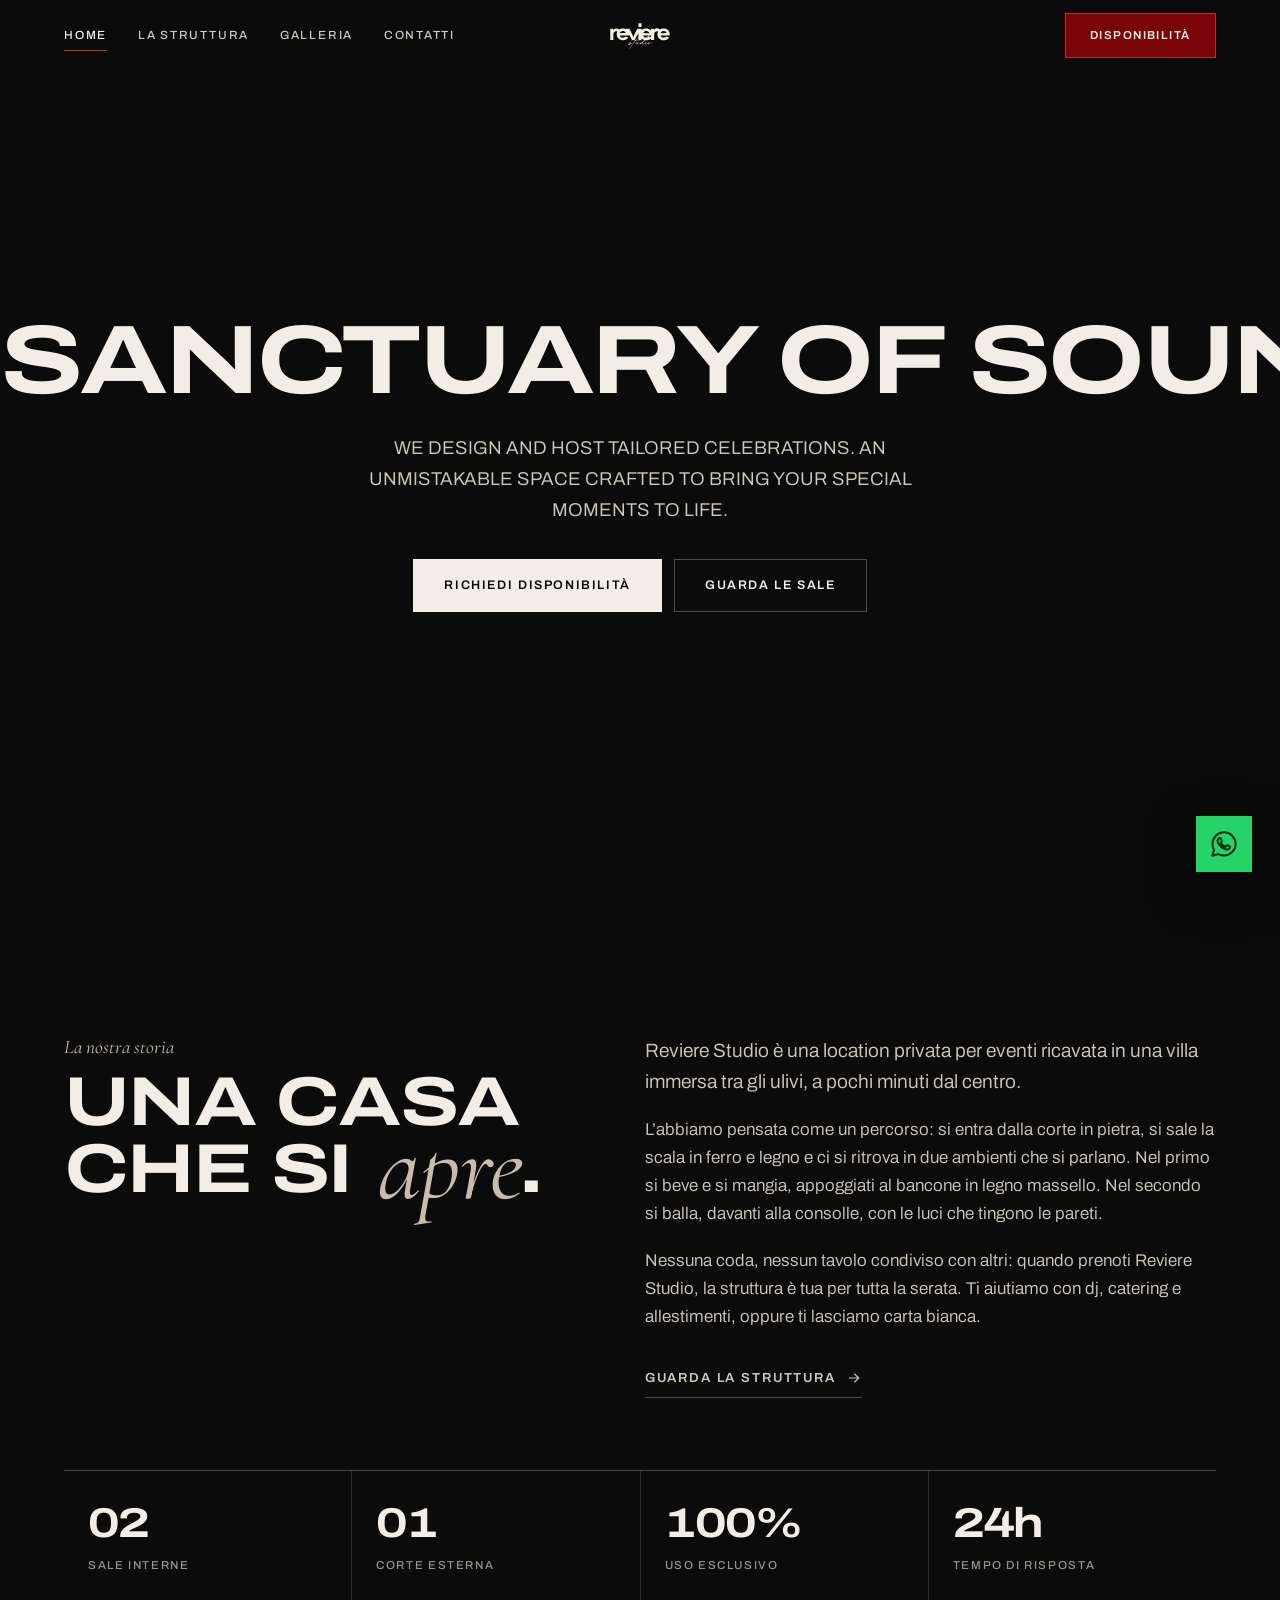
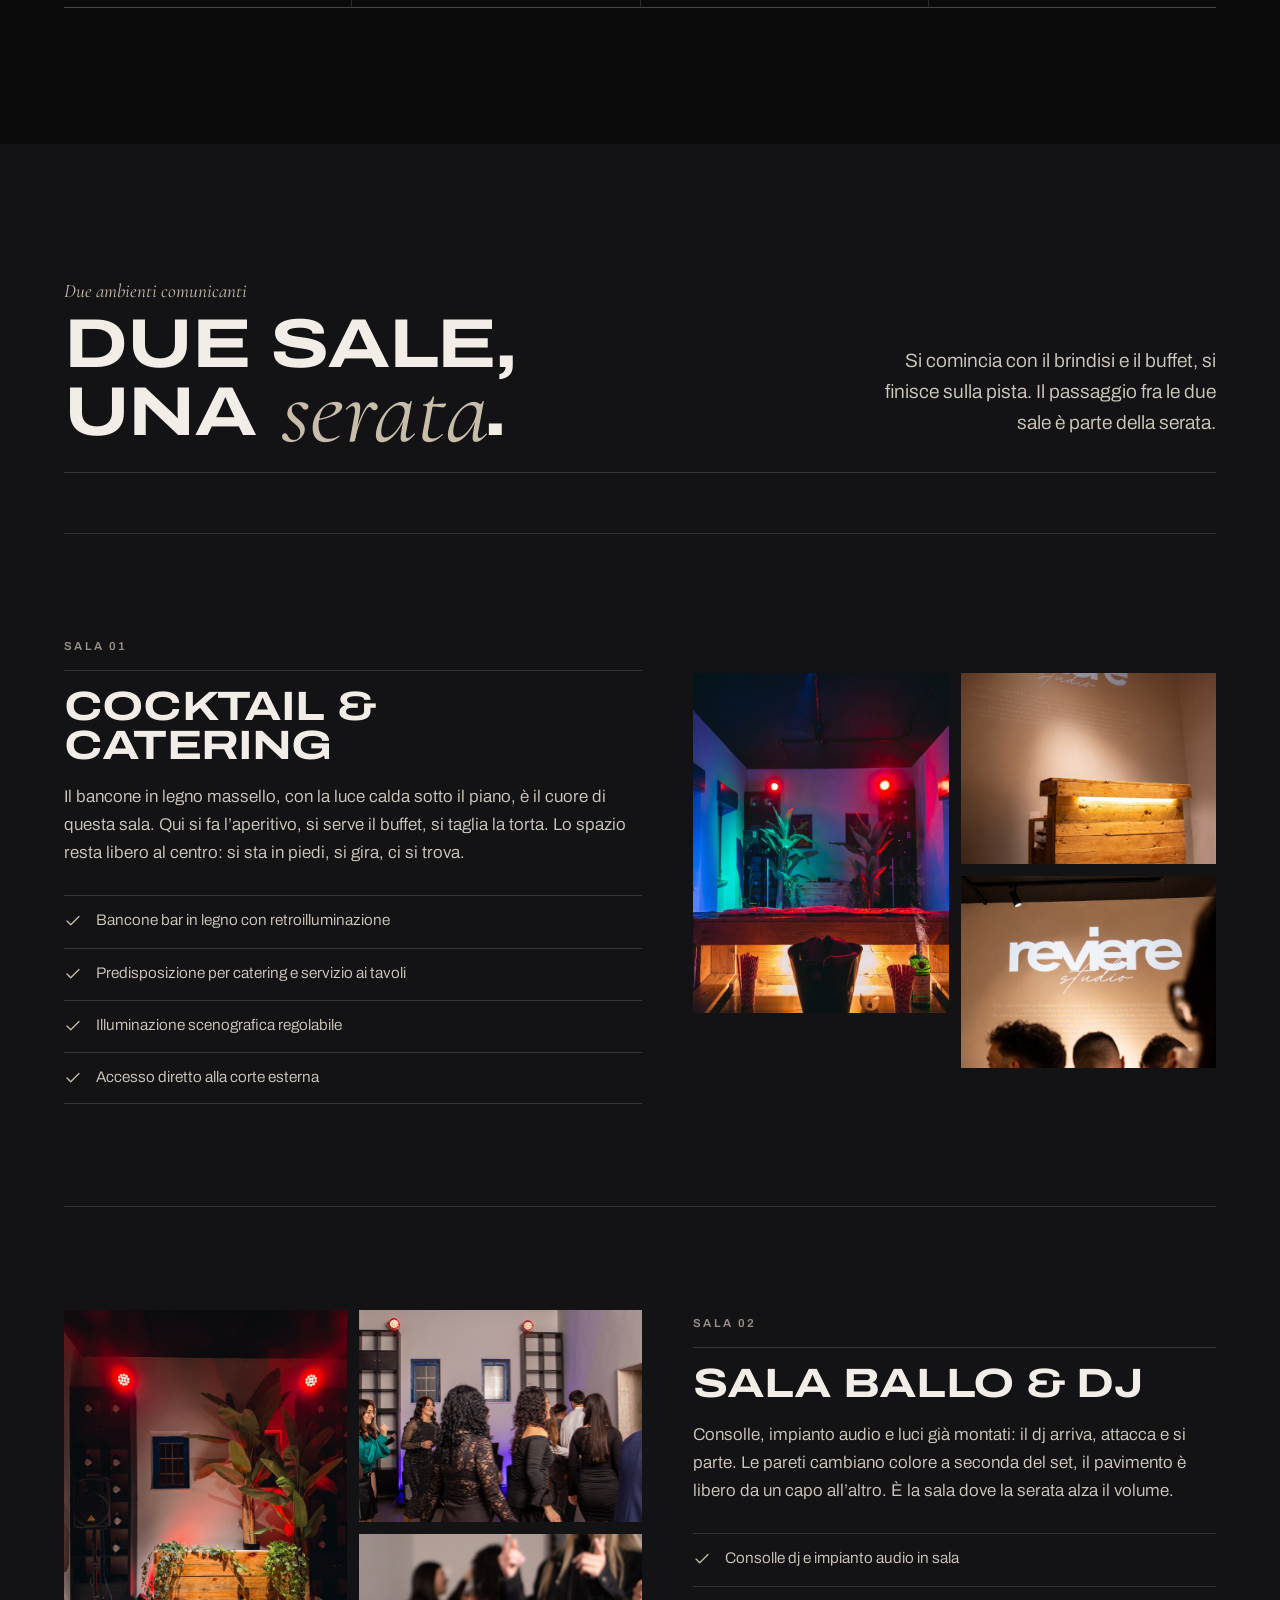
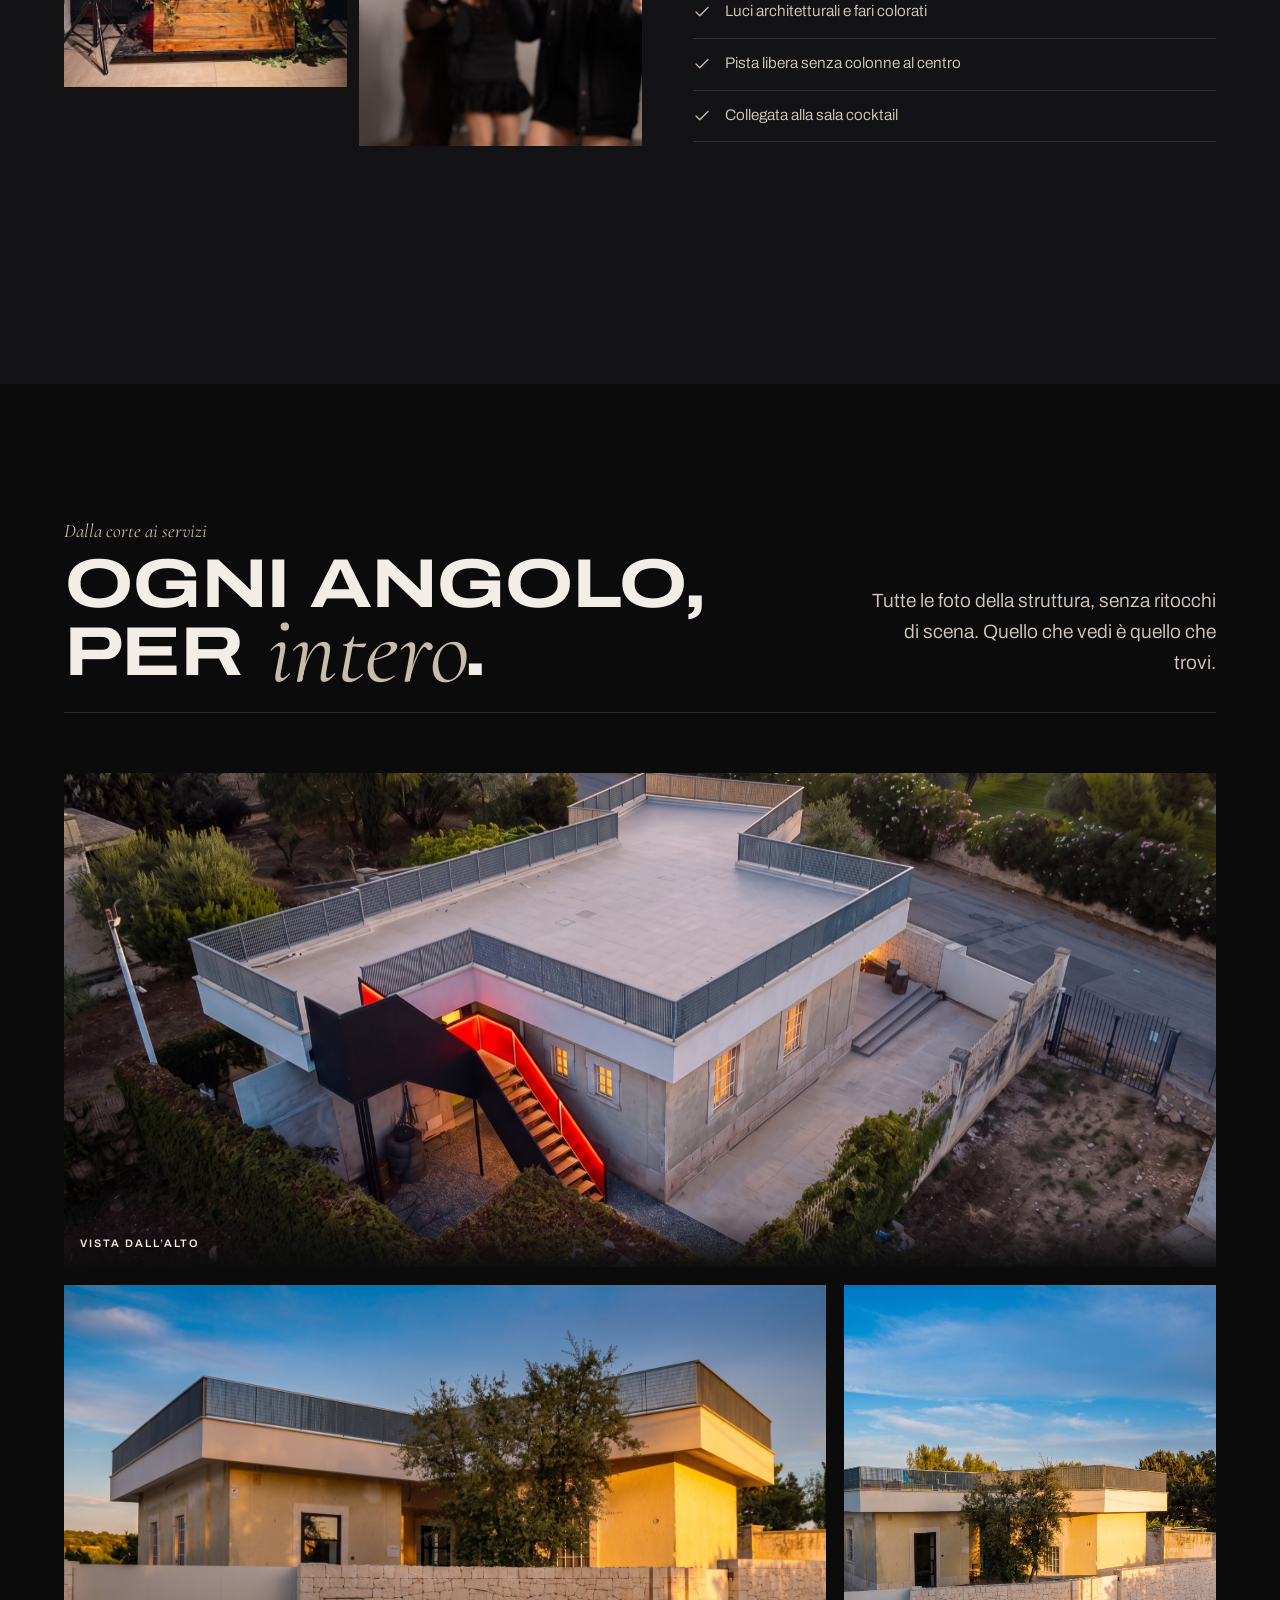
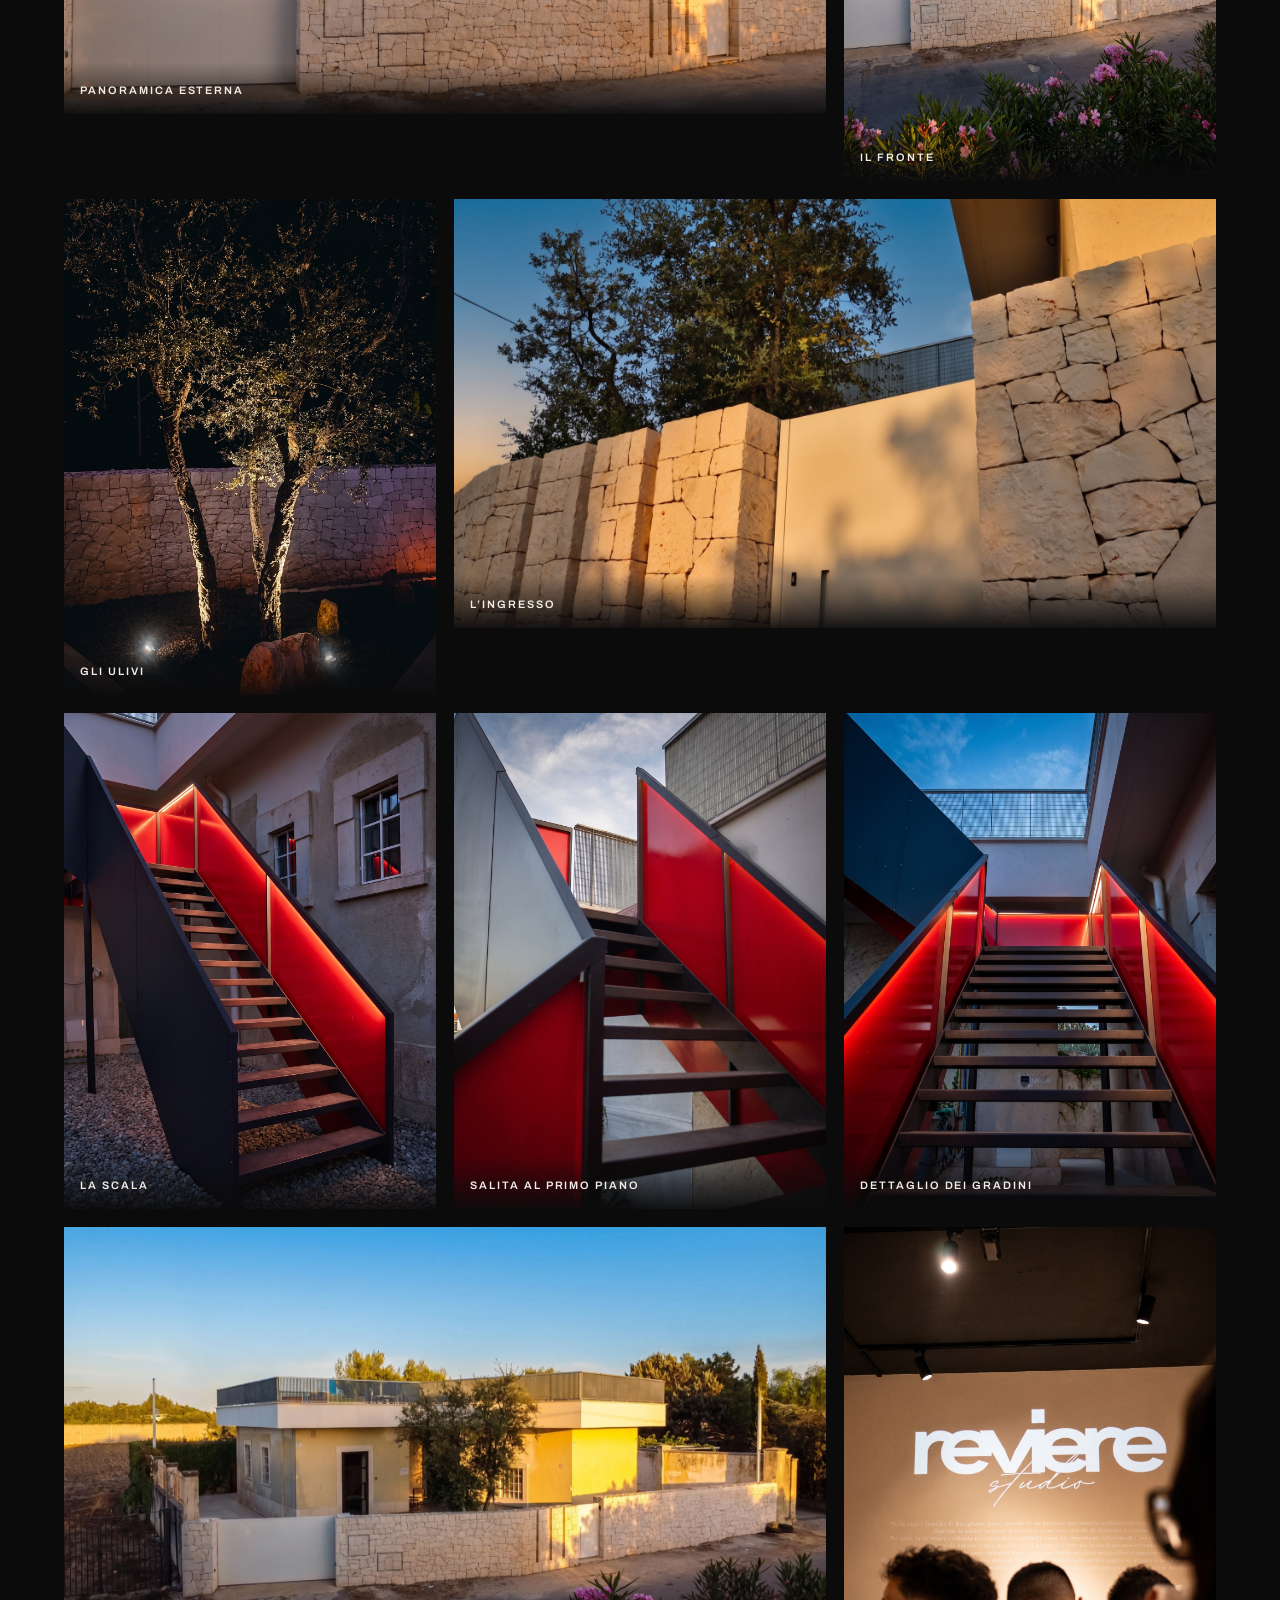
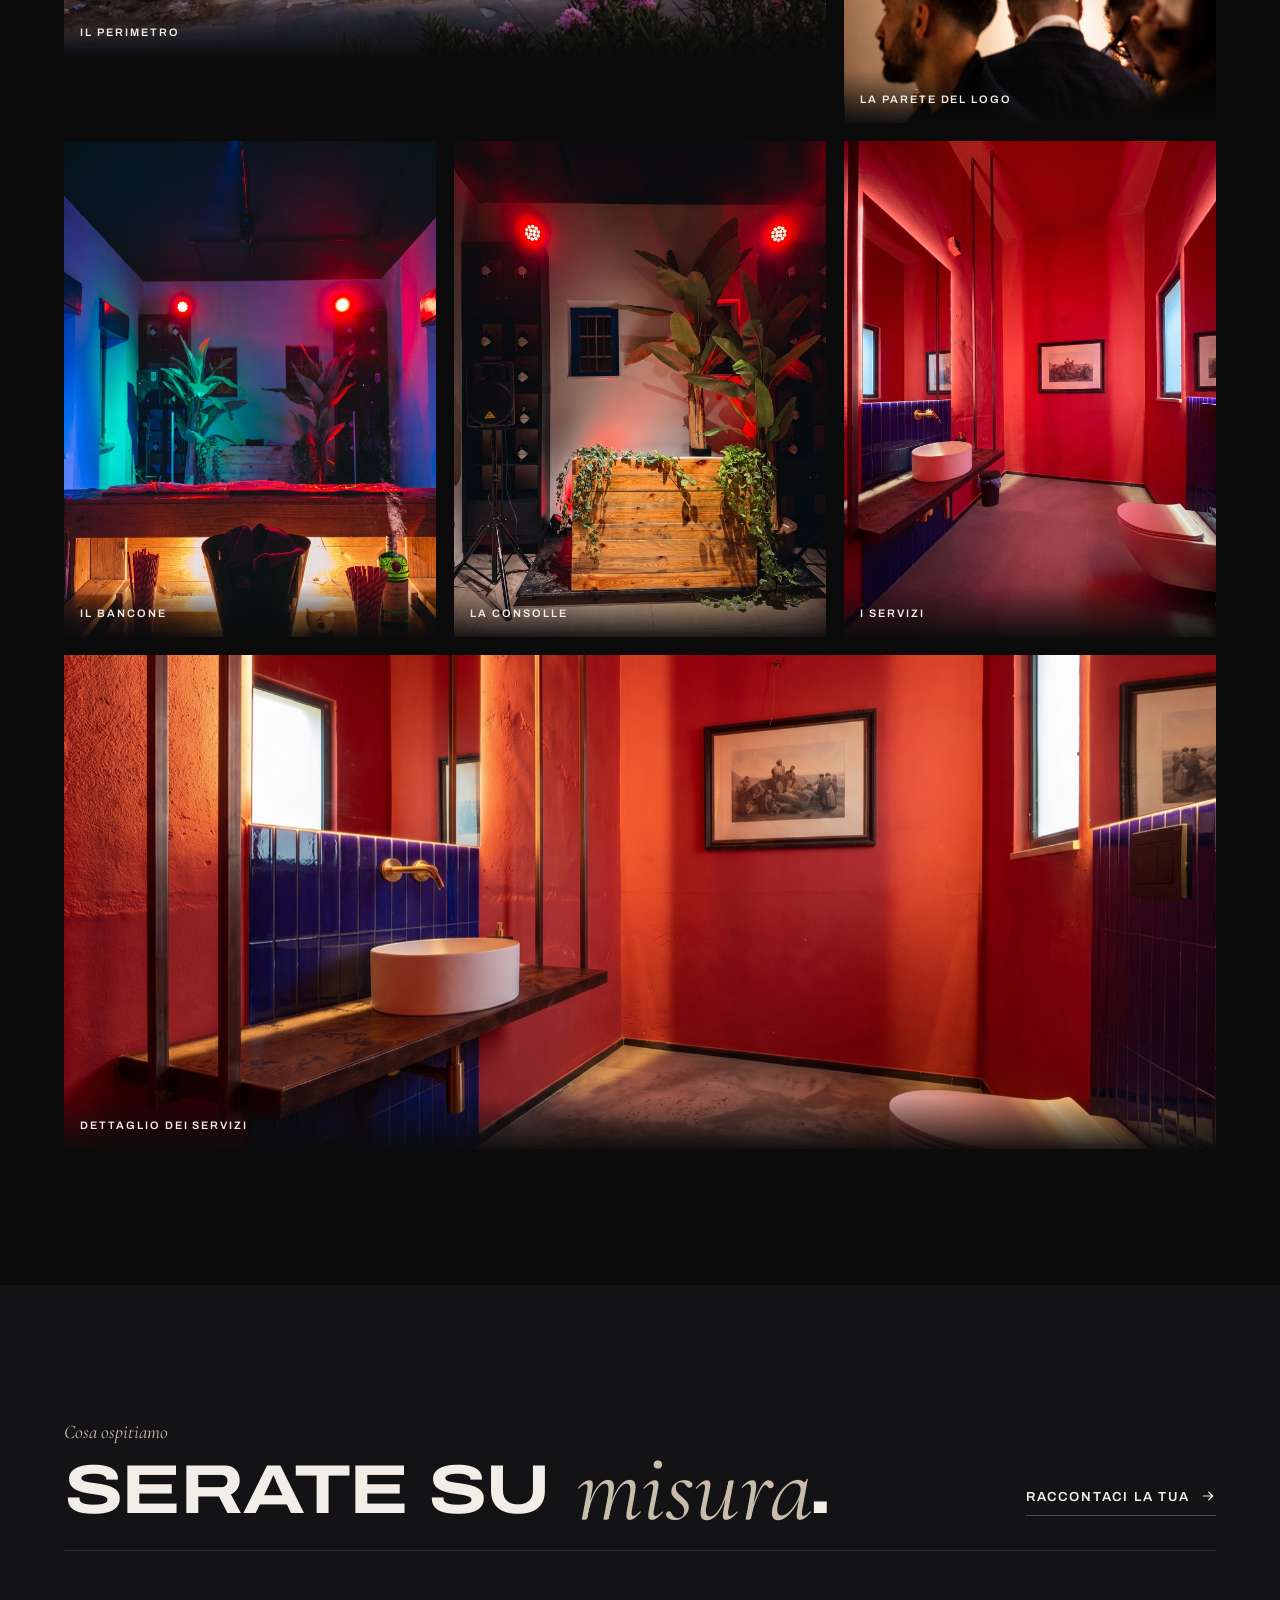
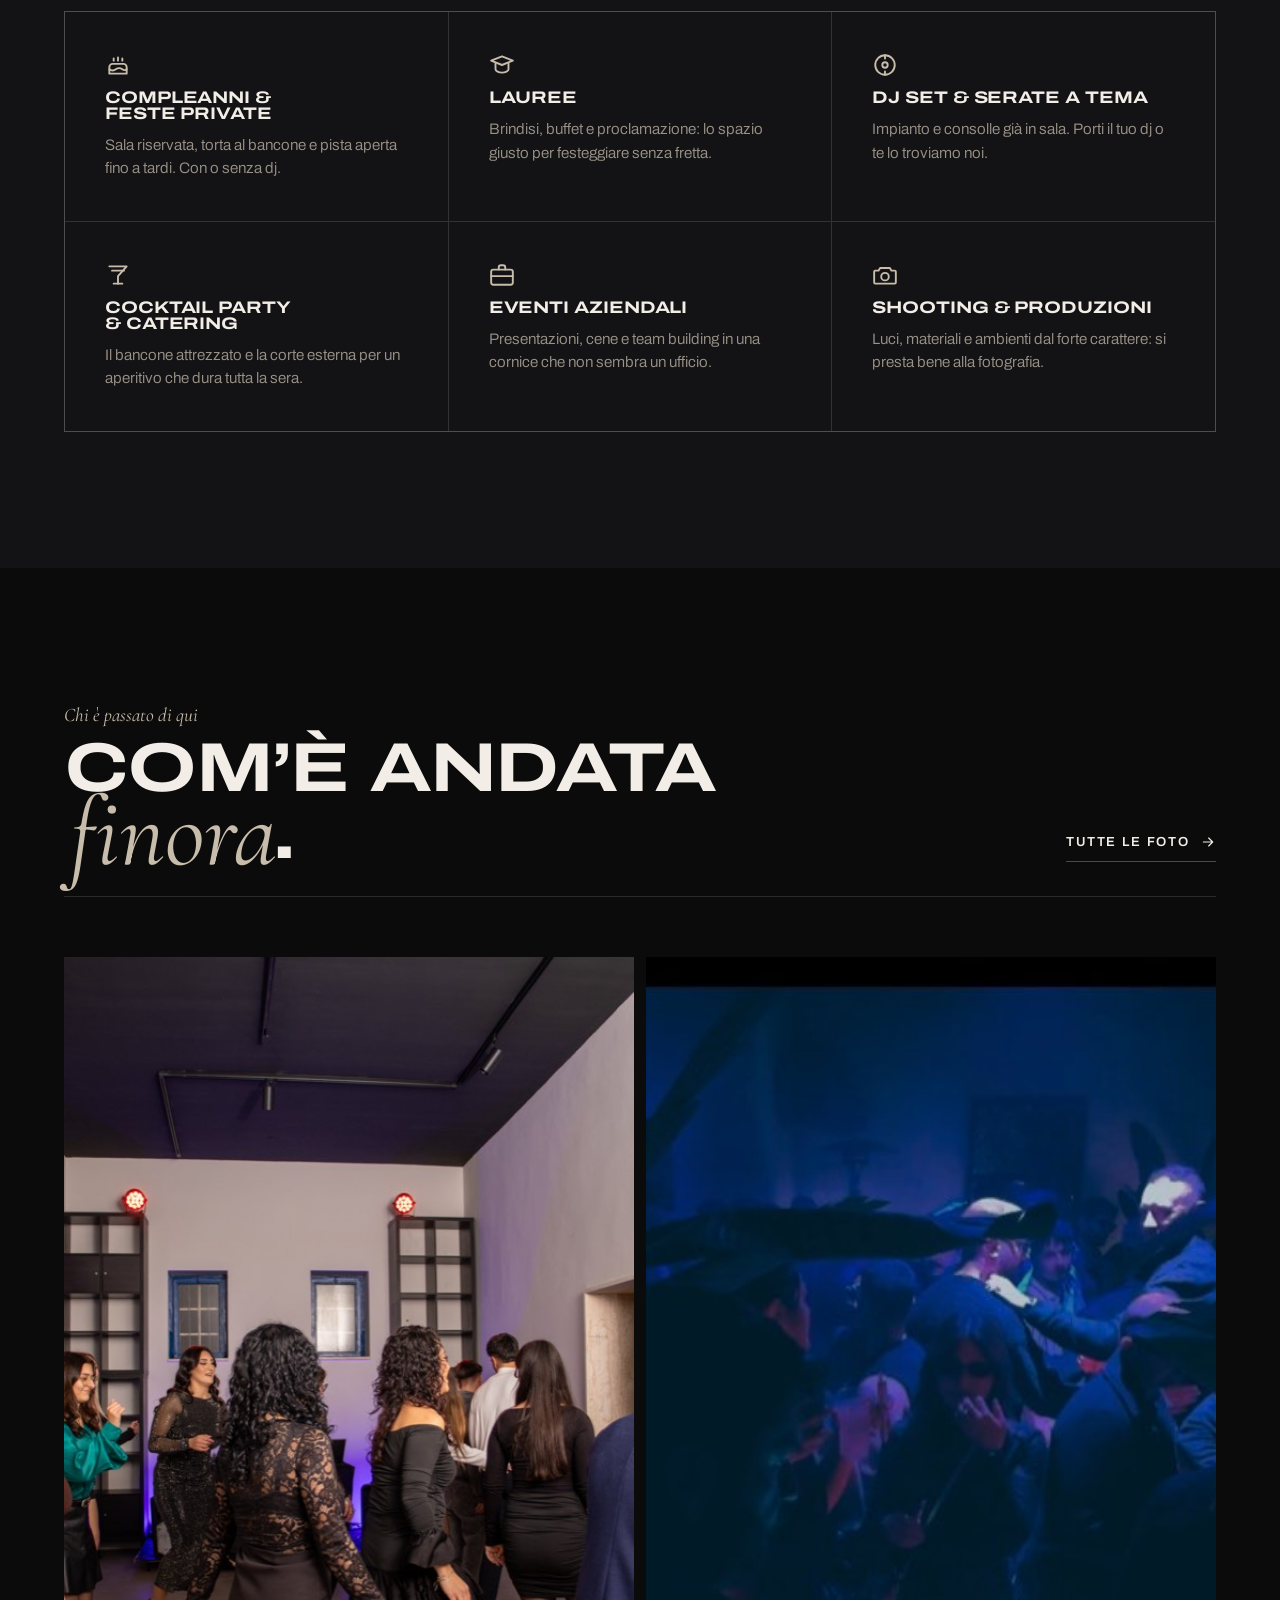
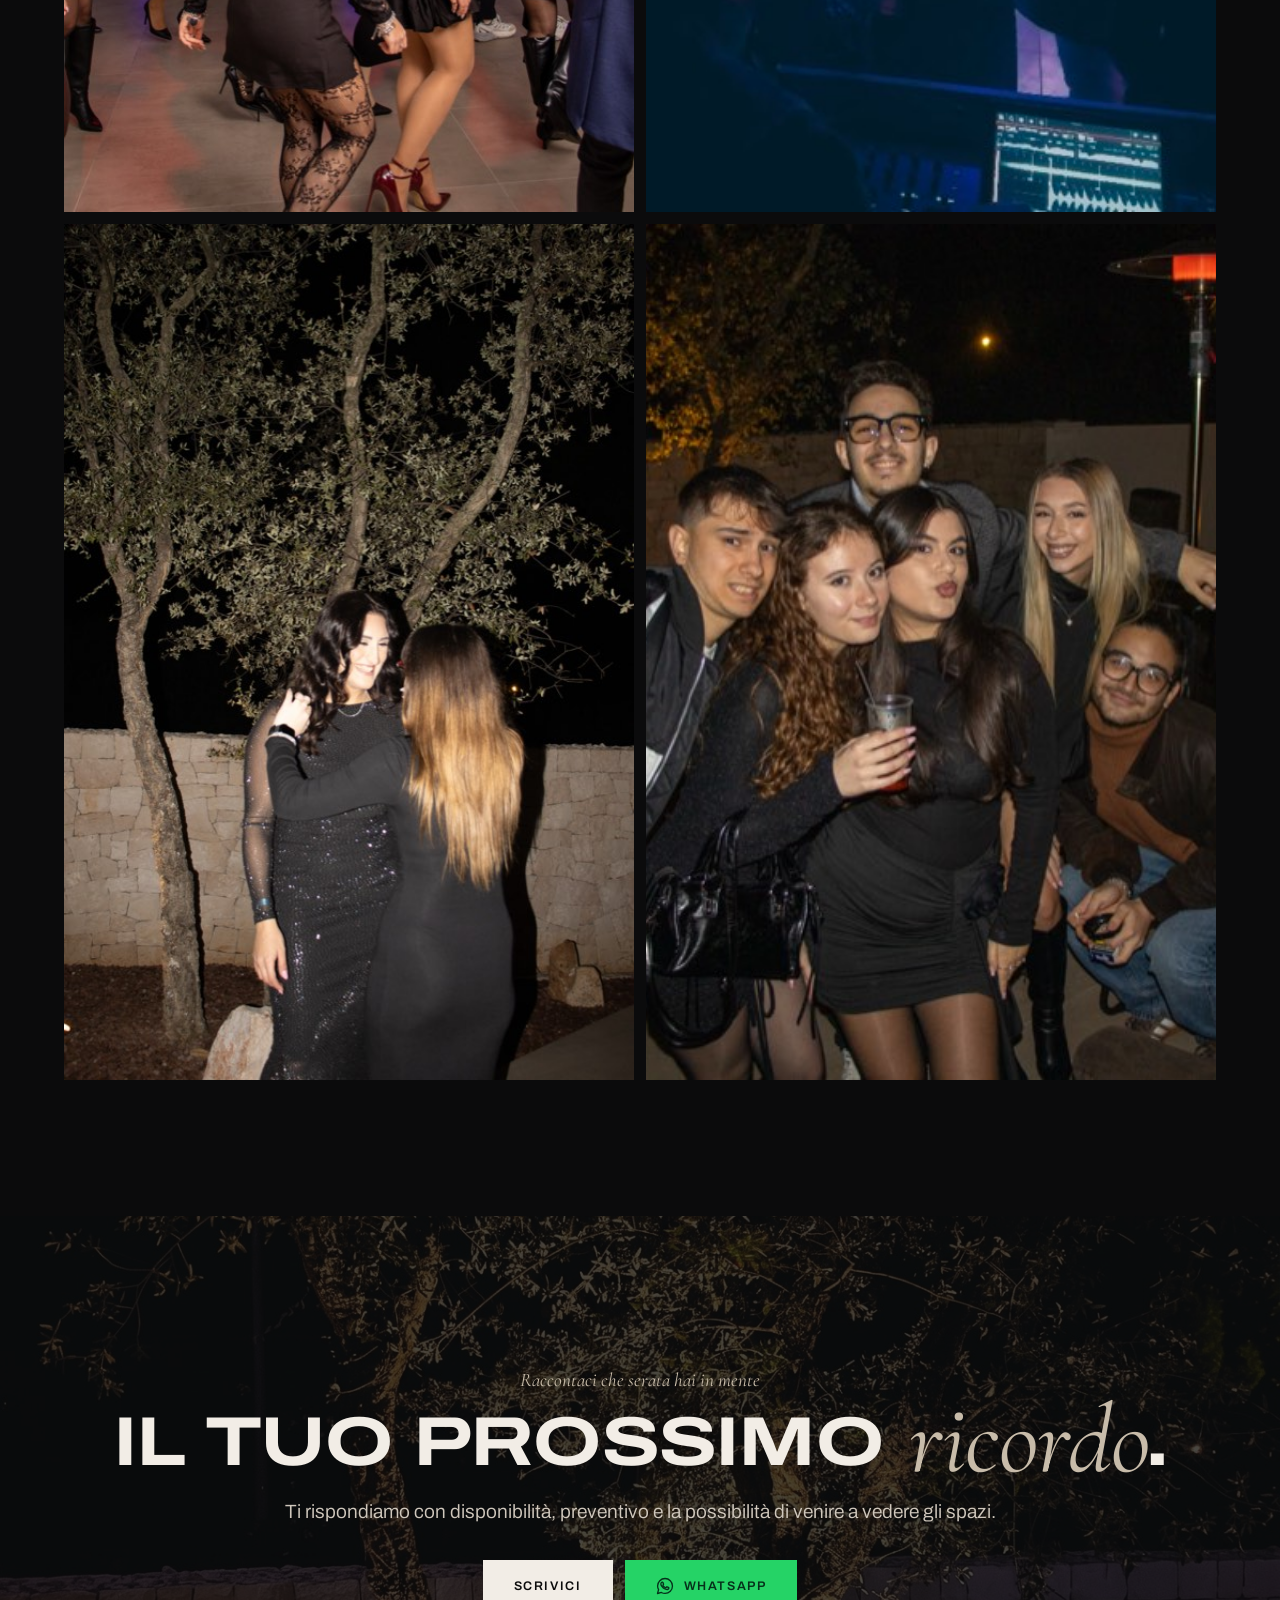
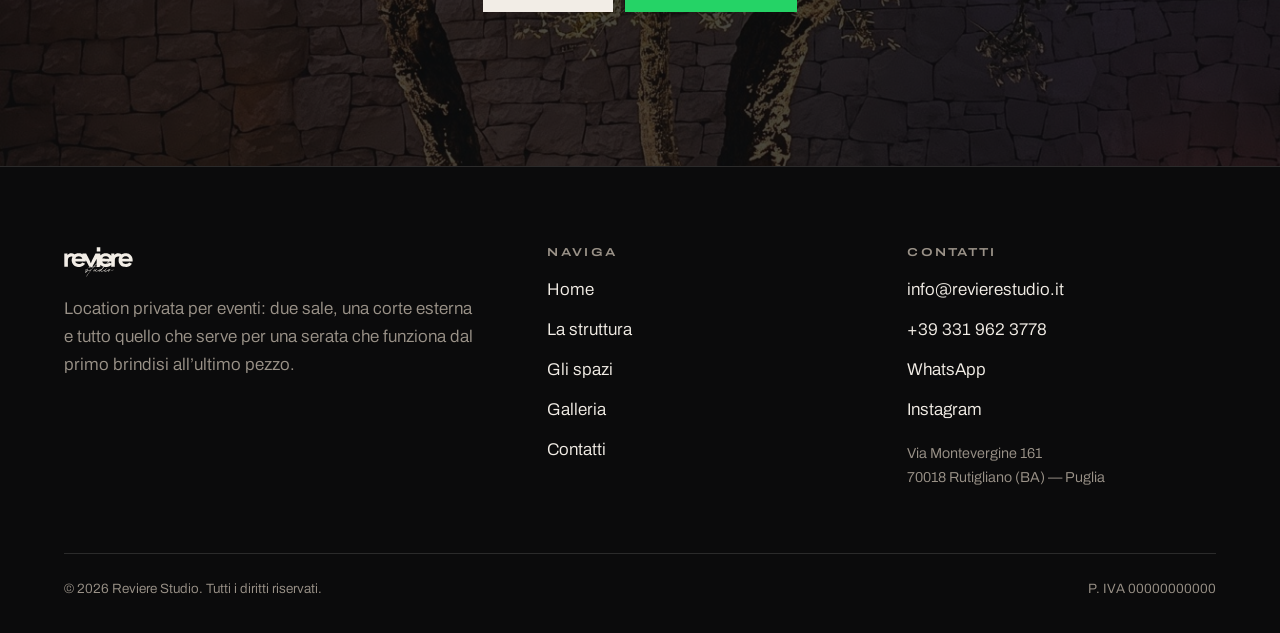
==== index.html @ 5325f4cf "new" ====
<!DOCTYPE html>
<html lang="it">
<head>
  <meta charset="utf-8">
  <meta name="viewport" content="width=device-width, initial-scale=1">
  <title>Reviere Studio &mdash; Location per eventi privati in Puglia</title>
  <meta name="description" content="Location privata per eventi con due sale: una per cocktail e catering, una per ballo e dj set. Compleanni, lauree, feste private ed eventi aziendali. Richiedi disponibilità.">
  <meta name="theme-color" content="#0B0B0C">
  <link rel="canonical" href="https://www.revierestudio.it/">

  <meta property="og:type" content="website">
  <meta property="og:site_name" content="Reviere Studio">
  <meta property="og:title" content="Reviere Studio &mdash; Location per eventi privati in Puglia">
  <meta property="og:description" content="Location privata per eventi con due sale: una per cocktail e catering, una per ballo e dj set. Compleanni, lauree, feste private ed eventi aziendali. Richiedi disponibilità.">
  <meta property="og:image" content="https://www.revierestudio.it/assets/img/hero/foto-drone-1.jpg">
  <meta property="og:locale" content="it_IT">
  <meta name="twitter:card" content="summary_large_image">

  <link rel="icon" href="assets/brand/favicon.svg" type="image/svg+xml">
  <link rel="alternate icon" href="assets/brand/favicon-48.png">
  <link rel="apple-touch-icon" href="assets/brand/icon-180.png">

  <link rel="preconnect" href="https://fonts.googleapis.com">
  <link rel="preconnect" href="https://fonts.gstatic.com" crossorigin>
  <link rel="stylesheet" href="https://fonts.googleapis.com/css2?family=Archivo:wdth,wght@62..125,300..800&family=Cormorant+Garamond:ital,wght@1,400;1,500;1,600&display=swap">
  <link rel="stylesheet" href="assets/css/style.css?v=15">
  <link rel="preload" as="image" href="assets/img/hero/foto-drone-1.jpg"
        media="(min-width: 768px)" fetchpriority="high">
  <link rel="preload" as="image" href="assets/img/hero/foto-drone-1-mobile.jpg"
        media="(max-width: 767px)" fetchpriority="high">

  <script type="application/ld+json">
  {
    "@context": "https://schema.org",
    "@type": "EventVenue",
    "name": "Reviere Studio",
    "description": "Location privata per eventi con due sale: una per cocktail e catering, una per ballo e dj set.",
    "url": "https://www.revierestudio.it",
    "image": "https://www.revierestudio.it/assets/img/hero/foto-drone-1.jpg",
    "logo": "https://www.revierestudio.it/assets/brand/icon-512.png",
    "email": "info@revierestudio.it",
    "telephone": "+393319623778",
    "address": {
      "@type": "PostalAddress",
      "streetAddress": "Via Montevergine 161",
      "addressLocality": "Rutigliano",
      "addressRegion": "BA",
      "postalCode": "70018",
      "addressCountry": "IT"
    },
    "geo": {
      "@type": "GeoCoordinates",
      "latitude": 41.0021787,
      "longitude": 16.9991612
    },
    "hasMap": "https://maps.google.com/?cid=9562823861597996504",
    "sameAs": ["https://www.instagram.com/reviere.studio/"],
    "amenityFeature": [
      { "@type": "LocationFeatureSpecification", "name": "Sala cocktail e catering con bancone bar", "value": true },
      { "@type": "LocationFeatureSpecification", "name": "Sala ballo con consolle dj e impianto audio", "value": true },
      { "@type": "LocationFeatureSpecification", "name": "Corte esterna", "value": true }
    ]
  }
  </script>
</head>
<body>
  <a class="skip-link" href="#main">Vai al contenuto principale</a>
  <header class="nav" data-nav>
    <div class="nav__inner">
      <nav aria-label="Navigazione principale">
        <ul class="nav__links">
          <li><a class="nav__link" href="index.html" aria-current="page">Home</a></li>
          <li><a class="nav__link" href="index.html#struttura">La struttura</a></li>
          <li><a class="nav__link" href="galleria.html">Galleria</a></li>
          <li><a class="nav__link" href="contatti.html">Contatti</a></li>
        </ul>
      </nav>

      <a class="nav__logo" href="index.html" aria-label="Reviere Studio — torna alla home">
        <img src="assets/brand/logo-wordmark.svg" alt="Reviere Studio" width="104" height="45">
      </a>

      <a class="btn btn--primary nav__cta" href="contatti.html">Disponibilit&agrave;</a>

      <button class="nav__toggle" type="button" data-nav-toggle
              aria-expanded="false" aria-controls="nav-drawer" aria-label="Apri il menu">
        <span></span>
      </button>
    </div>
  </header>

  <div class="nav__drawer" id="nav-drawer" data-nav-drawer aria-hidden="true">
    <nav aria-label="Navigazione mobile">
      <ul>
        <li><a class="" href="index.html" aria-current="page">Home</a></li>
          <li><a class="" href="index.html#struttura">La struttura</a></li>
          <li><a class="" href="galleria.html">Galleria</a></li>
          <li><a class="" href="contatti.html">Contatti</a></li>
      </ul>
    </nav>
    <div class="nav__drawer-foot">
      <a class="btn btn--primary" href="contatti.html">Richiedi disponibilit&agrave;</a>
      <a class="btn btn--wa" href="https://wa.me/393319623778?text=Ciao%20Reviere%20Studio%2C%20vorrei%20informazioni%20per%20un%20evento." target="_blank" rel="noopener">
        <svg class="btn__icon" viewBox="0 0 24 24" fill="none" stroke="currentColor" stroke-width="1.75" stroke-linecap="round" stroke-linejoin="round" aria-hidden="true" ><path d="M12.04 2C6.58 2 2.13 6.45 2.13 11.91c0 1.75.46 3.45 1.32 4.95L2 22l5.25-1.38a9.9 9.9 0 0 0 4.79 1.22h.01c5.46 0 9.91-4.45 9.91-9.91S17.5 2 12.04 2z" fill="none"/><path d="M9.2 7.3c-.2-.45-.4-.46-.6-.47h-.5c-.17 0-.46.07-.7.32-.24.25-.92.9-.92 2.18s.94 2.53 1.07 2.71c.13.17 1.82 2.92 4.49 3.98 2.22.87 2.67.7 3.15.66.48-.05 1.55-.63 1.77-1.24.22-.61.22-1.13.15-1.24-.06-.11-.24-.17-.5-.3-.26-.13-1.55-.76-1.79-.85-.24-.09-.41-.13-.59.13-.17.25-.67.85-.82 1.02-.15.18-.3.2-.56.07-.26-.13-1.11-.41-2.11-1.3-.78-.7-1.31-1.55-1.46-1.81-.15-.26-.02-.4.11-.53.12-.12.26-.3.39-.46.13-.15.17-.26.26-.44.09-.17.04-.33-.02-.46-.07-.13-.58-1.42-.8-1.94z"/></svg> Scrivici su WhatsApp
      </a>
    </div>
  </div>
  <main id="main">
    <section class="hero">
      <div class="hero__media">
        <picture>
          <!-- Sui telefoni la foto orizzontale mostrerebbe solo una fetta
               centrale: si usa un ritaglio verticale sulla struttura. -->
          <source media="(max-width: 767px)"
                  srcset="assets/img/hero/foto-drone-1-mobile.jpg"
                  width="1220" height="1500">
          <img src="assets/img/hero/foto-drone-1.jpg"
               alt="Reviere Studio visto dall'alto: il tetto piano, la scala esterna rossa e la corte recintata tra gli ulivi"
               width="2400" height="1339" fetchpriority="high" decoding="async">
        </picture>
      </div>
      <div class="hero__scrim"></div>

      <div class="hero__body">

      <h1 class="hero__title marquee" aria-label="Sanctuary of sound, light, private vibes">
      <!-- La sequenza e' ripetuta due volte identiche: la pista scorre di -50%
           e riparte esattamente dov'era, senza salto. Tutto e' aria-hidden,
           il testo per gli screen reader e' nell'aria-label qui sopra. -->
      <span class="marquee__track" aria-hidden="true">
        <span class="marquee__seq">
          <span class="marquee__item">Sanctuary of sound, light, private vibes</span>
          <span class="marquee__sep"></span>
          <span class="marquee__item">Sanctuary of sound, light, private vibes</span>
          <span class="marquee__sep"></span>
          <span class="marquee__item">Sanctuary of sound, light, private vibes</span>
          <span class="marquee__sep"></span>
        </span>
        <span class="marquee__seq">
          <span class="marquee__item">Sanctuary of sound, light, private vibes</span>
          <span class="marquee__sep"></span>
          <span class="marquee__item">Sanctuary of sound, light, private vibes</span>
          <span class="marquee__sep"></span>
          <span class="marquee__item">Sanctuary of sound, light, private vibes</span>
          <span class="marquee__sep"></span>
        </span>
      </span>
    </h1>

        <p class="hero__sub">
         WE DESIGN AND HOST TAILORED CELEBRATIONS. AN UNMISTAKABLE SPACE CRAFTED TO BRING YOUR SPECIAL MOMENTS TO LIFE.
        </p>

        <div class="hero__actions">
          <a class="btn btn--light" href="contatti.html">Richiedi disponibilit&agrave;</a>
          <a class="btn btn--ghost" href="#spazi">Guarda le sale</a>
        </div>
      </div>
    </section>

    <section class="section" id="chi-siamo">
      <div class="wrap">
        <div class="intro-grid">
          <div class="reveal">
            <p class="eyebrow">La nostra storia</p>
            <h2 class="display-lg" style="margin-top:12px">Una casa<br>che si <span class="script">apre</span>.</h2>
          </div>

          <div class="prose reveal" style="--delay:120ms">
            <p class="lead">
              Reviere Studio &egrave; una location privata per eventi ricavata in una villa immersa
              tra gli ulivi, a pochi minuti dal centro.
            </p>
            <p>
              L&rsquo;abbiamo pensata come un percorso: si entra dalla corte in pietra, si sale la scala
              in ferro e legno e ci si ritrova in due ambienti che si parlano. Nel primo si beve e si
              mangia, appoggiati al bancone in legno massello. Nel secondo si balla, davanti alla
              consolle, con le luci che tingono le pareti.
            </p>
            <p>
              Nessuna coda, nessun tavolo condiviso con altri: quando prenoti Reviere Studio, la
              struttura &egrave; tua per tutta la serata. Ti aiutiamo con dj, catering e allestimenti,
              oppure ti lasciamo carta bianca.
            </p>
            <p style="margin-top:28px">
              <a class="link-underline" href="#struttura">Guarda la struttura <svg class="" viewBox="0 0 24 24" fill="none" stroke="currentColor" stroke-width="1.75" stroke-linecap="round" stroke-linejoin="round" aria-hidden="true" ><path d="M5 12h14M13 6l6 6-6 6"/></svg></a>
            </p>
          </div>
        </div>

        <div class="stat-row reveal">
          <div class="stat">
            <div class="stat__num">02</div>
            <div class="stat__label">Sale interne</div>
          </div>
          <div class="stat">
            <div class="stat__num">01</div>
            <div class="stat__label">Corte esterna</div>
          </div>
          <div class="stat">
            <div class="stat__num">100%</div>
            <div class="stat__label">Uso esclusivo</div>
          </div>
          <div class="stat">
            <div class="stat__num">24h</div>
            <div class="stat__label">Tempo di risposta</div>
          </div>
        </div>
      </div>
    </section>

    <section class="section section--alt" id="spazi">
      <div class="wrap">
        <div class="section-head reveal">
          <div class="section-head__text">
            <p class="eyebrow">Due ambienti comunicanti</p>
            <h2 class="display-lg">Due sale,<br>una <span class="script">serata</span>.</h2>
          </div>
          <div class="section-head__aside">
            <p class="lead">
              Si comincia con il brindisi e il buffet, si finisce sulla pista.
              Il passaggio fra le due sale &egrave; parte della serata.
            </p>
          </div>
        </div>

        <article class="room room--reverse reveal">
          <div class="room__grid">
            <div class="room__media">
          <figure class="is-tall"><img src="assets/img/studio/foto-bancone-2.jpg" alt="Il bancone bar illuminato da luci rosse e blu, con piante e casse ai lati" width="1344" height="1800" loading="lazy" decoding="async"></figure>
          <figure class="is-wide"><img src="assets/img/gallery/foto-bancone.jpg" alt="Bancone in legno massello con luce calda sotto il piano e il logo Reviere Studio proiettato sulla parete" width="1269" height="1700" loading="lazy" decoding="async"></figure>
          <figure class="is-wide"><img src="assets/img/studio/foto-scritta-reviere-studio.jpg" alt="Ospiti davanti alla parete con la scritta luminosa Reviere Studio" width="1344" height="1800" loading="lazy" decoding="async"></figure>
            </div>
            <div>
              <p class="room__index">Sala 01</p>
              <h3 class="display-md room__title">Cocktail &amp; catering</h3>
              <div class="prose">
                <p>Il bancone in legno massello, con la luce calda sotto il piano, &egrave; il cuore
                di questa sala. Qui si fa l&rsquo;aperitivo, si serve il buffet, si taglia la torta.
                Lo spazio resta libero al centro: si sta in piedi, si gira, ci si trova.</p>
              </div>
              <ul class="feature-list">
            <li><svg class="" viewBox="0 0 24 24" fill="none" stroke="currentColor" stroke-width="1.75" stroke-linecap="round" stroke-linejoin="round" aria-hidden="true" ><path d="M20 6L9 17l-5-5"/></svg><span>Bancone bar in legno con retroilluminazione</span></li>
            <li><svg class="" viewBox="0 0 24 24" fill="none" stroke="currentColor" stroke-width="1.75" stroke-linecap="round" stroke-linejoin="round" aria-hidden="true" ><path d="M20 6L9 17l-5-5"/></svg><span>Predisposizione per catering e servizio ai tavoli</span></li>
            <li><svg class="" viewBox="0 0 24 24" fill="none" stroke="currentColor" stroke-width="1.75" stroke-linecap="round" stroke-linejoin="round" aria-hidden="true" ><path d="M20 6L9 17l-5-5"/></svg><span>Illuminazione scenografica regolabile</span></li>
            <li><svg class="" viewBox="0 0 24 24" fill="none" stroke="currentColor" stroke-width="1.75" stroke-linecap="round" stroke-linejoin="round" aria-hidden="true" ><path d="M20 6L9 17l-5-5"/></svg><span>Accesso diretto alla corte esterna</span></li>
              </ul>
            </div>
          </div>
        </article>

        <article class="room reveal">
          <div class="room__grid">
            <div class="room__media">
          <figure class="is-tall"><img src="assets/img/studio/foto-parete-console.jpg" alt="La consolle del dj sotto due fari rossi, affiancata da casse e piante" width="1344" height="1800" loading="lazy" decoding="async"></figure>
          <figure class="is-wide"><img src="assets/img/gallery/img-3007.jpg" alt="Ospiti che ballano nella sala da ballo con luci viola alle pareti" width="1133" height="1700" loading="lazy" decoding="async"></figure>
          <figure class="is-wide"><img src="assets/img/gallery/img-3338.jpg" alt="Primo piano del mixer del dj con la pista sullo sfondo" width="1133" height="1700" loading="lazy" decoding="async"></figure>
            </div>
            <div>
              <p class="room__index">Sala 02</p>
              <h3 class="display-md room__title">Sala ballo &amp; dj</h3>
              <div class="prose">
                <p>Consolle, impianto audio e luci gi&agrave; montati: il dj arriva, attacca e si parte.
                Le pareti cambiano colore a seconda del set, il pavimento &egrave; libero da un capo
                all&rsquo;altro. &Egrave; la sala dove la serata alza il volume.</p>
              </div>
              <ul class="feature-list">
            <li><svg class="" viewBox="0 0 24 24" fill="none" stroke="currentColor" stroke-width="1.75" stroke-linecap="round" stroke-linejoin="round" aria-hidden="true" ><path d="M20 6L9 17l-5-5"/></svg><span>Consolle dj e impianto audio in sala</span></li>
            <li><svg class="" viewBox="0 0 24 24" fill="none" stroke="currentColor" stroke-width="1.75" stroke-linecap="round" stroke-linejoin="round" aria-hidden="true" ><path d="M20 6L9 17l-5-5"/></svg><span>Luci architetturali e fari colorati</span></li>
            <li><svg class="" viewBox="0 0 24 24" fill="none" stroke="currentColor" stroke-width="1.75" stroke-linecap="round" stroke-linejoin="round" aria-hidden="true" ><path d="M20 6L9 17l-5-5"/></svg><span>Pista libera senza colonne al centro</span></li>
            <li><svg class="" viewBox="0 0 24 24" fill="none" stroke="currentColor" stroke-width="1.75" stroke-linecap="round" stroke-linejoin="round" aria-hidden="true" ><path d="M20 6L9 17l-5-5"/></svg><span>Collegata alla sala cocktail</span></li>
              </ul>
            </div>
          </div>
        </article>
      </div>
    </section>

    <section class="section" id="struttura">
      <div class="wrap">
        <div class="section-head reveal">
          <div class="section-head__text">
            <p class="eyebrow">Dalla corte ai servizi</p>
            <h2 class="display-lg">Ogni angolo,<br>per <span class="script">intero</span>.</h2>
          </div>
          <div class="section-head__aside">
            <p class="lead">
              Tutte le foto della struttura, senza ritocchi di scena.
              Quello che vedi &egrave; quello che trovi.
            </p>
          </div>
        </div>

        <div class="bento reveal">
          <figure class="span-hero">
            <img src="assets/img/studio/foto-drone-1.jpg" alt="La struttura vista dal drone: tetto piano, scala esterna rossa e corte recintata" width="1800" height="1004" loading="lazy" decoding="async">
            <figcaption>Vista dall&rsquo;alto</figcaption>
          </figure>
          <figure class="span-wide">
            <img src="assets/img/studio/foto-panoramica-esterna.jpg" alt="Panoramica della villa al tramonto con il muro in pietra e l&rsquo;ulivo sul tetto" width="1800" height="1004" loading="lazy" decoding="async">
            <figcaption>Panoramica esterna</figcaption>
          </figure>
          <figure class="">
            <img src="assets/img/studio/foto-drone-fronte-verticale.jpg" alt="Il fronte della struttura ripreso dall&rsquo;alto in verticale" width="1344" height="1800" loading="lazy" decoding="async">
            <figcaption>Il fronte</figcaption>
          </figure>
          <figure class="">
            <img src="assets/img/studio/foto-albero.jpg" alt="Due ulivi illuminati dal basso davanti al muro in pietra, di notte" width="1344" height="1800" loading="lazy" decoding="async">
            <figcaption>Gli ulivi</figcaption>
          </figure>
          <figure class="span-wide">
            <img src="assets/img/studio/foto-ingresso-orizzontale.jpg" alt="Il muro in pietra dell&rsquo;ingresso con l&rsquo;albero alle spalle al tramonto" width="1800" height="1004" loading="lazy" decoding="async">
            <figcaption>L&rsquo;ingresso</figcaption>
          </figure>
          <figure class="">
            <img src="assets/img/studio/foto-scala-1.jpg" alt="Scala esterna in legno e ferro con parete retroilluminata di rosso" width="1344" height="1800" loading="lazy" decoding="async">
            <figcaption>La scala</figcaption>
          </figure>
          <figure class="">
            <img src="assets/img/studio/foto-scala-2.jpg" alt="La scala esterna vista dal basso con la luce rossa che ne segue il profilo" width="1344" height="1800" loading="lazy" decoding="async">
            <figcaption>Salita al primo piano</figcaption>
          </figure>
          <figure class="">
            <img src="assets/img/studio/foto-scala-3.jpg" alt="Dettaglio dei gradini in legno della scala esterna" width="1344" height="1800" loading="lazy" decoding="async">
            <figcaption>Dettaglio dei gradini</figcaption>
          </figure>
          <figure class="span-wide">
            <img src="assets/img/studio/foto-drone-fronte.jpg" alt="La villa e il muro di cinta in pietra visti frontalmente all&rsquo;ora dorata" width="1800" height="1004" loading="lazy" decoding="async">
            <figcaption>Il perimetro</figcaption>
          </figure>
          <figure class="">
            <img src="assets/img/studio/foto-scritta-reviere-studio.jpg" alt="La parete interna con la scritta luminosa Reviere Studio e ospiti in primo piano" width="1344" height="1800" loading="lazy" decoding="async">
            <figcaption>La parete del logo</figcaption>
          </figure>
          <figure class="">
            <img src="assets/img/studio/foto-bancone-2.jpg" alt="Il bancone della sala cocktail con luci rosse e blu" width="1344" height="1800" loading="lazy" decoding="async">
            <figcaption>Il bancone</figcaption>
          </figure>
          <figure class="">
            <img src="assets/img/studio/foto-parete-console.jpg" alt="La consolle del dj con i fari rossi e le piante ai lati" width="1344" height="1800" loading="lazy" decoding="async">
            <figcaption>La consolle</figcaption>
          </figure>
          <figure class="">
            <img src="assets/img/studio/foto-bagno.jpg" alt="Bagno interno con pareti rosse, piastrelle blu e lavabo tondo" width="1344" height="1800" loading="lazy" decoding="async">
            <figcaption>I servizi</figcaption>
          </figure>
          <figure class="span-hero">
            <img src="assets/img/studio/foto-bagno-orizzontale.jpg" alt="Vista orizzontale del bagno rosso con specchio e stampe alle pareti" width="1800" height="1004" loading="lazy" decoding="async">
            <figcaption>Dettaglio dei servizi</figcaption>
          </figure>
        </div>
      </div>
    </section>

    <section class="section section--alt" id="eventi">
      <div class="wrap">
        <div class="section-head reveal">
          <div class="section-head__text">
            <p class="eyebrow">Cosa ospitiamo</p>
            <h2 class="display-lg">Serate su <span class="script">misura</span>.</h2>
          </div>
          <div class="section-head__aside">
            <a class="link-underline" href="contatti.html">Raccontaci la tua <svg class="" viewBox="0 0 24 24" fill="none" stroke="currentColor" stroke-width="1.75" stroke-linecap="round" stroke-linejoin="round" aria-hidden="true" ><path d="M5 12h14M13 6l6 6-6 6"/></svg></a>
          </div>
        </div>
        <div class="events reveal">
          <article class="event-card">
            <svg class="event-card__icon" viewBox="0 0 24 24" fill="none" stroke="currentColor" stroke-width="1.75" stroke-linecap="round" stroke-linejoin="round" aria-hidden="true" ><path d="M4 20h16v-6a3 3 0 0 0-3-3H7a3 3 0 0 0-3 3z"/><path d="M12 8V5M8 8V6M16 8V6"/><path d="M4 16c2 1.5 4 1.5 6 0s4-1.5 6 0 2 1 4 0"/></svg>
            <h3>Compleanni &amp; feste private</h3>
            <p>Sala riservata, torta al bancone e pista aperta fino a tardi. Con o senza dj.</p>
          </article>
          <article class="event-card">
            <svg class="event-card__icon" viewBox="0 0 24 24" fill="none" stroke="currentColor" stroke-width="1.75" stroke-linecap="round" stroke-linejoin="round" aria-hidden="true" ><path d="m2 8 10-4 10 4-10 4z"/><path d="M6 10.5V16c0 1.5 3 3 6 3s6-1.5 6-3v-5.5"/></svg>
            <h3>Lauree</h3>
            <p>Brindisi, buffet e proclamazione: lo spazio giusto per festeggiare senza fretta.</p>
          </article>
          <article class="event-card">
            <svg class="event-card__icon" viewBox="0 0 24 24" fill="none" stroke="currentColor" stroke-width="1.75" stroke-linecap="round" stroke-linejoin="round" aria-hidden="true" ><circle cx="12" cy="12" r="9"/><circle cx="12" cy="12" r="2.5"/><path d="M12 3v3M12 18v3"/></svg>
            <h3>Dj set &amp; serate a tema</h3>
            <p>Impianto e consolle gi&agrave; in sala. Porti il tuo dj o te lo troviamo noi.</p>
          </article>
          <article class="event-card">
            <svg class="event-card__icon" viewBox="0 0 24 24" fill="none" stroke="currentColor" stroke-width="1.75" stroke-linecap="round" stroke-linejoin="round" aria-hidden="true" ><path d="M4 4h16l-8 9v7"/><path d="M8 20h8"/><path d="M6.5 8h11"/></svg>
            <h3>Cocktail party &amp; catering</h3>
            <p>Il bancone attrezzato e la corte esterna per un aperitivo che dura tutta la sera.</p>
          </article>
          <article class="event-card">
            <svg class="event-card__icon" viewBox="0 0 24 24" fill="none" stroke="currentColor" stroke-width="1.75" stroke-linecap="round" stroke-linejoin="round" aria-hidden="true" ><rect x="2" y="7" width="20" height="14" rx="2"/><path d="M9 7V5a2 2 0 0 1 2-2h2a2 2 0 0 1 2 2v2"/><path d="M2 13h20"/></svg>
            <h3>Eventi aziendali</h3>
            <p>Presentazioni, cene e team building in una cornice che non sembra un ufficio.</p>
          </article>
          <article class="event-card">
            <svg class="event-card__icon" viewBox="0 0 24 24" fill="none" stroke="currentColor" stroke-width="1.75" stroke-linecap="round" stroke-linejoin="round" aria-hidden="true" ><path d="M3 8h3l1.5-2.5h9L18 8h3a1 1 0 0 1 1 1v10a1 1 0 0 1-1 1H3a1 1 0 0 1-1-1V9a1 1 0 0 1 1-1z"/><circle cx="12" cy="13.5" r="3.5"/></svg>
            <h3>Shooting &amp; produzioni</h3>
            <p>Luci, materiali e ambienti dal forte carattere: si presta bene alla fotografia.</p>
          </article>
        </div>
      </div>
    </section>

    <section class="section" id="galleria-teaser">
      <div class="wrap">
        <div class="section-head reveal">
          <div class="section-head__text">
            <p class="eyebrow">Chi &egrave; passato di qui</p>
            <h2 class="display-lg">Com&rsquo;&egrave; andata<br><span class="script">finora</span>.</h2>
          </div>
          <div class="section-head__aside">
            <a class="link-underline" href="galleria.html">Tutte le foto <svg class="" viewBox="0 0 24 24" fill="none" stroke="currentColor" stroke-width="1.75" stroke-linecap="round" stroke-linejoin="round" aria-hidden="true" ><path d="M5 12h14M13 6l6 6-6 6"/></svg></a>
          </div>
        </div>

        <div class="room__media reveal" style="grid-template-columns:repeat(2,1fr)">
          <figure><img src="assets/img/gallery-thumb/img-3007.jpg" alt="Momenti di una serata a Reviere Studio" width="533" height="800" loading="lazy" decoding="async"></figure>
          <figure><img src="assets/img/gallery-thumb/img-8670.jpg" alt="Momenti di una serata a Reviere Studio" width="800" height="516" loading="lazy" decoding="async"></figure>
          <figure><img src="assets/img/gallery-thumb/img-3044.jpg" alt="Momenti di una serata a Reviere Studio" width="533" height="800" loading="lazy" decoding="async"></figure>
          <figure><img src="assets/img/gallery-thumb/img-2946.jpg" alt="Momenti di una serata a Reviere Studio" width="800" height="533" loading="lazy" decoding="async"></figure>
        </div>
      </div>
    </section>
  </main>
  <section class="cta-band">
    <div class="cta-band__bg">
      <img src="assets/img/studio/foto-albero.jpg" alt="" width="1344" height="1800" loading="lazy" decoding="async">
    </div>
    <div class="wrap">
      <p class="eyebrow">Raccontaci che serata hai in mente</p>
      <h2 class="display-lg" style="margin-top:14px">Il tuo prossimo <span class="script">ricordo</span>.</h2>
      <p class="lead" style="margin:22px auto 0;text-align:center">
        Ti rispondiamo con disponibilit&agrave;, preventivo e la possibilit&agrave; di venire a vedere gli spazi.
      </p>
      <div class="btn-row">
        <a class="btn btn--light" href="contatti.html">Scrivici</a>
        <a class="btn btn--wa" href="https://wa.me/393319623778?text=Ciao%20Reviere%20Studio%2C%20vorrei%20informazioni%20per%20un%20evento." target="_blank" rel="noopener"><svg class="btn__icon" viewBox="0 0 24 24" fill="none" stroke="currentColor" stroke-width="1.75" stroke-linecap="round" stroke-linejoin="round" aria-hidden="true" ><path d="M12.04 2C6.58 2 2.13 6.45 2.13 11.91c0 1.75.46 3.45 1.32 4.95L2 22l5.25-1.38a9.9 9.9 0 0 0 4.79 1.22h.01c5.46 0 9.91-4.45 9.91-9.91S17.5 2 12.04 2z" fill="none"/><path d="M9.2 7.3c-.2-.45-.4-.46-.6-.47h-.5c-.17 0-.46.07-.7.32-.24.25-.92.9-.92 2.18s.94 2.53 1.07 2.71c.13.17 1.82 2.92 4.49 3.98 2.22.87 2.67.7 3.15.66.48-.05 1.55-.63 1.77-1.24.22-.61.22-1.13.15-1.24-.06-.11-.24-.17-.5-.3-.26-.13-1.55-.76-1.79-.85-.24-.09-.41-.13-.59.13-.17.25-.67.85-.82 1.02-.15.18-.3.2-.56.07-.26-.13-1.11-.41-2.11-1.3-.78-.7-1.31-1.55-1.46-1.81-.15-.26-.02-.4.11-.53.12-.12.26-.3.39-.46.13-.15.17-.26.26-.44.09-.17.04-.33-.02-.46-.07-.13-.58-1.42-.8-1.94z"/></svg> WhatsApp</a>
      </div>
    </div>
  </section>
  <footer class="footer">
    <div class="wrap">
      <div class="footer__top">
        <div>
          <div class="footer__logo">
            <img src="assets/brand/logo-wordmark.svg" alt="Reviere Studio" width="184" height="80">
          </div>
          <p style="color:var(--muted);max-width:42ch">
            Location privata per eventi: due sale, una corte esterna e tutto quello che serve
            per una serata che funziona dal primo brindisi all&rsquo;ultimo pezzo.
          </p>
        </div>

        <div>
          <h3>Naviga</h3>
          <ul>
            <li><a href="index.html">Home</a></li>
            <li><a href="index.html#struttura">La struttura</a></li>
            <li><a href="index.html#spazi">Gli spazi</a></li>
            <li><a href="galleria.html">Galleria</a></li>
            <li><a href="contatti.html">Contatti</a></li>
          </ul>
        </div>

        <div>
          <h3>Contatti</h3>
          <ul>
            <li><a href="mailto:info@revierestudio.it">info@revierestudio.it</a></li>
            <li><a href="tel:+393319623778">+39 331 962 3778</a></li>
            <li><a href="https://wa.me/393319623778?text=Ciao%20Reviere%20Studio%2C%20vorrei%20informazioni%20per%20un%20evento." target="_blank" rel="noopener">WhatsApp</a></li>
            <li><a href="https://www.instagram.com/reviere.studio/" target="_blank" rel="noopener">Instagram</a></li>
          </ul>
          <p style="color:var(--muted);margin-top:18px;font-size:.9rem">
            Via Montevergine 161<br>70018 Rutigliano (BA) — Puglia
          </p>
        </div>
      </div>

      <div class="footer__bottom">
        <span>&copy; <span data-year>2026</span> Reviere Studio. Tutti i diritti riservati.</span>
        <span>P. IVA 00000000000</span>
      </div>
    </div>
  </footer>

  <a class="wa-float" href="https://wa.me/393319623778?text=Ciao%20Reviere%20Studio%2C%20vorrei%20informazioni%20per%20un%20evento." target="_blank" rel="noopener" aria-label="Scrivici su WhatsApp">
    <svg class="" viewBox="0 0 24 24" fill="none" stroke="currentColor" stroke-width="1.75" stroke-linecap="round" stroke-linejoin="round" aria-hidden="true" ><path d="M12.04 2C6.58 2 2.13 6.45 2.13 11.91c0 1.75.46 3.45 1.32 4.95L2 22l5.25-1.38a9.9 9.9 0 0 0 4.79 1.22h.01c5.46 0 9.91-4.45 9.91-9.91S17.5 2 12.04 2z" fill="none"/><path d="M9.2 7.3c-.2-.45-.4-.46-.6-.47h-.5c-.17 0-.46.07-.7.32-.24.25-.92.9-.92 2.18s.94 2.53 1.07 2.71c.13.17 1.82 2.92 4.49 3.98 2.22.87 2.67.7 3.15.66.48-.05 1.55-.63 1.77-1.24.22-.61.22-1.13.15-1.24-.06-.11-.24-.17-.5-.3-.26-.13-1.55-.76-1.79-.85-.24-.09-.41-.13-.59.13-.17.25-.67.85-.82 1.02-.15.18-.3.2-.56.07-.26-.13-1.11-.41-2.11-1.3-.78-.7-1.31-1.55-1.46-1.81-.15-.26-.02-.4.11-.53.12-.12.26-.3.39-.46.13-.15.17-.26.26-.44.09-.17.04-.33-.02-.46-.07-.13-.58-1.42-.8-1.94z"/></svg>
  </a>

  <script src="assets/js/main.js?v=15" defer></script>
</body>
</html>
---- assets/css/style.css ----
/* ==========================================================================
   Reviere Studio — Design System
   Palette derived from the venue: tufo stone, golden hour, red neon.
   ========================================================================== */

:root {
  /* Colour ------------------------------------------------------------- */
  --ink:            #0B0B0C;
  --ink-2:          #131315;
  --ink-3:          #1C1C1F;
  --bone:           #F2EDE6;
  --bone-dim:       #CFC7BC;
  --muted:          #9A9288;
  --sand:           #C8BCAA;

  /* Brand red, campionato dal marchio a pennello (mediana #670001,
     corpo #500000–#800000, luci fino a #9F1A1C). E' un rosso da riempimento:
     su fondo nero i tratti sottili si userebbero troppo scuri, quindi gli
     accenti minuti passano a --sand e gli errori a --danger. */
  --red:            #7A0509;
  --red-hover:      #9A0F14;
  --red-line:       #C0292F;

  /* Rosso funzionale, distinto dal brand: solo errori e stati di pericolo. */
  --danger:         #E5484D;
  --line:           rgba(242, 237, 230, 0.14);
  --line-strong:    rgba(242, 237, 230, 0.28);

  /* Type ---------------------------------------------------------------- */
  --font-display: 'Archivo', 'Helvetica Neue', Arial, sans-serif;
  --font-body:    'Archivo', 'Helvetica Neue', Arial, sans-serif;
  --font-script:  'Cormorant Garamond', Georgia, 'Times New Roman', serif;

  /* Il display gira sull'asse di larghezza di Archivo: esteso e maiuscolo,
     come la testata del marchio. Il corpo resta a larghezza normale. */
  --wide: 125%;

  /* Spigoli vivi ovunque: nessun raggio. */
  --radius: 0;

  /* Spacing scale (density 4/10 — standard) ------------------------------ */
  --space-2xs: 4px;
  --space-xs:  8px;
  --space-sm:  16px;
  --space-md:  24px;
  --space-lg:  40px;
  --space-xl:  64px;
  --space-2xl: 96px;
  --space-3xl: 136px;

  /* Layout --------------------------------------------------------------- */
  --wrap:      1320px;
  --wrap-text: 68ch;
  --gutter:    clamp(20px, 5vw, 64px);
  --nav-h:     72px;

  /* Motion --------------------------------------------------------------- */
  --ease:      cubic-bezier(0.22, 1, 0.36, 1);
  --dur-fast:  180ms;
  --dur:       320ms;
  --dur-slow:  700ms;

  /* Elevation ------------------------------------------------------------ */
  --shadow-sm: 0 2px 12px rgba(0, 0, 0, 0.35);
  --shadow-md: 0 16px 48px rgba(0, 0, 0, 0.5);

  /* Z scale -------------------------------------------------------------- */
  --z-base: 1;
  --z-sticky: 40;
  --z-nav: 100;
  --z-overlay: 900;
  --z-modal: 1000;
}

/* Reset -------------------------------------------------------------------- */
*, *::before, *::after { box-sizing: border-box; }
* { margin: 0; }

html {
  -webkit-text-size-adjust: 100%;
  scroll-behavior: smooth;
  scroll-padding-top: calc(var(--nav-h) + 16px);
}

body {
  background: var(--ink);
  color: var(--bone);
  font-family: var(--font-body);
  font-size: 17px;
  line-height: 1.65;
  font-weight: 350;
  -webkit-font-smoothing: antialiased;
  text-rendering: optimizeLegibility;
  overflow-x: hidden;
}

body.is-locked { overflow: hidden; }

img, svg, video { display: block; max-width: 100%; }
img { height: auto; }

a { color: inherit; text-decoration: none; }
button { font: inherit; color: inherit; background: none; border: 0; cursor: pointer; }

:focus-visible {
  outline: 2px solid var(--red-line);
  outline-offset: 3px;
  border-radius: 2px;
}

::selection { background: var(--red); color: var(--bone); }

/* Typography --------------------------------------------------------------- */
h1, h2, h3, h4 {
  font-family: var(--font-display);
  font-stretch: var(--wide);
  font-weight: 700;
  line-height: 0.94;
  letter-spacing: -0.022em;
  text-transform: uppercase;
  text-wrap: balance;
}

.display-lg {
  font-size: clamp(2rem, 5.4vw, 4.6rem);
  line-height: 0.9;
  letter-spacing: -0.025em;
}

.display-md {
  font-size: clamp(1.6rem, 3.2vw, 2.6rem);
  line-height: 0.96;
  letter-spacing: -0.02em;
}

/* La parola in corsivo dentro il titolo: e' la costruzione del marchio
   (blocco maiuscolo + firma corsiva) portata a scala di pagina. */
.script {
  font-family: var(--font-script);
  font-stretch: normal;
  font-style: italic;
  font-weight: 400;
  text-transform: lowercase;
  letter-spacing: -0.005em;
  font-size: 1.42em;
  line-height: 0.7;
  vertical-align: -0.06em;
  padding-left: 0.06em;
  margin-right: -0.04em;
  color: var(--sand);
}

.eyebrow {
  font-family: var(--font-script);
  font-style: italic;
  font-size: clamp(1.05rem, 1.5vw, 1.3rem);
  font-weight: 400;
  letter-spacing: 0;
  color: var(--sand);
  line-height: 1.2;
}

.lead {
  font-size: clamp(1.05rem, 1.5vw, 1.32rem);
  line-height: 1.6;
  color: var(--bone-dim);
  max-width: var(--wrap-text);
  font-weight: 350;
}

.prose p { max-width: var(--wrap-text); color: var(--bone-dim); }
.prose p + p { margin-top: 1.1em; }

.serif-quote {
  font-family: var(--font-script);
  font-size: clamp(1.6rem, 3.4vw, 2.8rem);
  line-height: 1.25;
  font-style: italic;
  font-weight: 400;
  letter-spacing: 0;
  color: var(--bone);
  text-wrap: balance;
}

.accent { color: var(--sand); }

/* Layout ------------------------------------------------------------------- */
.wrap {
  width: 100%;
  max-width: var(--wrap);
  margin-inline: auto;
  padding-inline: var(--gutter);
}

.section { padding-block: clamp(64px, 11vw, 136px); }
.section--tight { padding-block: clamp(48px, 7vw, 88px); }
.section--alt { background: var(--ink-2); }

.rule { height: 1px; background: var(--line); border: 0; }

.skip-link {
  position: absolute;
  left: 16px;
  top: -100px;
  z-index: var(--z-modal);
  background: var(--bone);
  color: var(--ink);
  padding: 12px 20px;
  font-weight: 600;
  transition: top var(--dur-fast) var(--ease);
}
.skip-link:focus { top: 16px; }

/* Buttons ------------------------------------------------------------------ */
.btn {
  display: inline-flex;
  align-items: center;
  justify-content: center;
  gap: 10px;
  min-height: 48px;
  padding: 15px 30px;
  font-family: var(--font-display);
  font-size: 0.78rem;
  font-weight: 600;
  letter-spacing: 0.13em;
  text-transform: uppercase;
  border-radius: var(--radius);
  cursor: pointer;
  transition: background var(--dur) var(--ease), color var(--dur) var(--ease),
              border-color var(--dur) var(--ease), transform var(--dur-fast) var(--ease);
  border: 1px solid transparent;
  text-align: center;
}
.btn:active { transform: scale(0.98); }

.btn--primary {
  background: var(--red);
  color: var(--bone);
  border-color: var(--red-line);
}
.btn--primary:hover { background: var(--red-hover); }

.btn--light { background: var(--bone); color: var(--ink); }
.btn--light:hover { background: #fff; }

.btn--ghost { border-color: var(--line-strong); color: var(--bone); }
.btn--ghost:hover { border-color: var(--bone); background: rgba(242, 237, 230, 0.07); }

.btn--wa { background: #25D366; color: #06301A; }
.btn--wa:hover { background: #35e277; }

.btn__icon { width: 18px; height: 18px; flex: none; }

/* Text link with animated rule */
.link-underline {
  display: inline-flex;
  align-items: center;
  gap: 10px;
  font-family: var(--font-display);
  font-size: 0.82rem;
  font-weight: 600;
  letter-spacing: 0.14em;
  text-transform: uppercase;
  padding-block: 8px;
  border-bottom: 1px solid var(--line-strong);
  transition: border-color var(--dur) var(--ease), color var(--dur) var(--ease);
}
.link-underline:hover { border-color: var(--red-line); color: var(--sand); }
.link-underline svg { width: 16px; height: 16px; transition: transform var(--dur) var(--ease); }
.link-underline:hover svg { transform: translateX(4px); }

/* ==========================================================================
   Navigation
   ========================================================================== */
.nav {
  position: fixed;
  inset: 0 0 auto 0;
  z-index: var(--z-nav);
  height: var(--nav-h);
  display: flex;
  align-items: center;
  transition: background var(--dur) var(--ease), border-color var(--dur) var(--ease);
  border-bottom: 1px solid transparent;
  background: linear-gradient(to bottom, rgba(11, 11, 12, 0.65), transparent);
}
.nav:has([aria-expanded='true']) {
  background: var(--ink);
  border-bottom-color: var(--line);
}

.nav.is-scrolled {
  background: rgba(11, 11, 12, 0.92);
  -webkit-backdrop-filter: blur(14px);
  backdrop-filter: blur(14px);
  border-bottom-color: var(--line);
}

/* Tre colonne: menu a sinistra, marchio al centro, azione a destra. */
.nav__inner {
  width: 100%;
  max-width: var(--wrap);
  margin-inline: auto;
  padding-inline: var(--gutter);
  display: grid;
  grid-template-columns: 1fr auto 1fr;
  align-items: center;
  gap: var(--space-md);
}
.nav__inner > nav { justify-self: start; }
.nav__logo { justify-self: center; }
.nav__cta  { justify-self: end; }
.nav__toggle { justify-self: end; }

@media (max-width: 899px) {
  .nav__inner { grid-template-columns: 1fr auto 1fr; }
  .nav__logo { grid-column: 2; }
  .nav__toggle { grid-column: 3; }
}

.nav__logo { display: flex; align-items: center; min-height: 44px; }
.nav__logo img { height: 26px; width: auto; }

.nav__links {
  display: flex;
  align-items: center;
  gap: clamp(18px, 2.4vw, 38px);
  list-style: none;
  padding: 0;
}

.nav__link {
  font-family: var(--font-display);
  font-size: 0.74rem;
  font-weight: 500;
  letter-spacing: 0.15em;
  text-transform: uppercase;
  color: var(--bone-dim);
  position: relative;
  padding: 12px 0;
  display: inline-block;
  transition: color var(--dur) var(--ease);
}
.nav__link::after {
  content: '';
  position: absolute;
  left: 0;
  bottom: 6px;
  width: 100%;
  height: 1px;
  background: var(--red-line);
  transform: scaleX(0);
  transform-origin: left;
  transition: transform var(--dur) var(--ease);
}
.nav__link:hover { color: var(--bone); }
.nav__link:hover::after,
.nav__link[aria-current='page']::after { transform: scaleX(1); }
.nav__link[aria-current='page'] { color: var(--bone); }

.nav__cta { padding: 12px 24px; min-height: 44px; font-size: 0.72rem; }

.nav__toggle {
  display: none;
  width: 48px;
  height: 48px;
  margin-right: -12px;
  align-items: center;
  justify-content: center;
}
.nav__toggle span {
  display: block;
  position: relative;
  width: 24px;
  height: 1.5px;
  background: var(--bone);
  transition: background var(--dur-fast) var(--ease);
}
.nav__toggle span::before,
.nav__toggle span::after {
  content: '';
  position: absolute;
  left: 0;
  width: 24px;
  height: 1.5px;
  background: var(--bone);
  transition: transform var(--dur) var(--ease);
}
.nav__toggle span::before { top: -7px; }
.nav__toggle span::after { top: 7px; }
.nav__toggle[aria-expanded='true'] span { background: transparent; }
.nav__toggle[aria-expanded='true'] span::before { transform: translateY(7px) rotate(45deg); }
.nav__toggle[aria-expanded='true'] span::after { transform: translateY(-7px) rotate(-45deg); }

/* Mobile drawer */
.nav__drawer {
  position: fixed;
  inset: 0;
  z-index: calc(var(--z-nav) - 10);
  background: var(--ink);
  padding: calc(var(--nav-h) + 32px) var(--gutter) calc(env(safe-area-inset-bottom) + 40px);
  display: flex;
  flex-direction: column;
  justify-content: space-between;
  opacity: 0;
  visibility: hidden;
  transform: translateY(-12px);
  transition: opacity var(--dur) var(--ease), transform var(--dur) var(--ease), visibility var(--dur);
  overflow-y: auto;
}
.nav__drawer.is-open { opacity: 1; visibility: visible; transform: none; }

.nav__drawer ul { list-style: none; padding: 0; }
.nav__drawer li + li { border-top: 1px solid var(--line); }
.nav__drawer a {
  display: block;
  padding: 20px 0;
  font-family: var(--font-display);
  font-stretch: var(--wide);
  font-size: clamp(1.7rem, 7.5vw, 2.6rem);
  font-weight: 700;
  letter-spacing: -0.02em;
  text-transform: uppercase;
  line-height: 1;
}
.nav__drawer a[aria-current='page'] { color: var(--sand); }
.nav__drawer-foot { display: grid; gap: 12px; padding-top: 32px; }
.nav__drawer-foot a.btn {
  display: inline-flex;
  padding: 14px 28px;
  font-size: 0.82rem;
  font-weight: 600;
  line-height: 1.2;
  letter-spacing: 0.14em;
  text-transform: uppercase;
}

@media (max-width: 899px) {
  .nav__links, .nav__cta { display: none; }
  .nav__toggle { display: flex; }
}
@media (min-width: 900px) {
  .nav__drawer { display: none; }
}

/* ==========================================================================
   Hero carousel
   ========================================================================== */
.hero {
  position: relative;
  min-height: 100svh;
  display: flex;
  align-items: flex-end;
  overflow: hidden;
  background: var(--ink);
  isolation: isolate;
}

.hero__media { position: absolute; inset: 0; z-index: -2; }
.hero__media picture { display: block; width: 100%; height: 100%; }

.hero__media img {
  width: 100%;
  height: 100%;
  object-fit: cover;
  object-position: center;
}

.hero__scrim {
  position: absolute;
  inset: 0;
  z-index: -1;
  background:
    linear-gradient(to top, rgba(11,11,12,0.96) 0%, rgba(11,11,12,0.84) 30%, rgba(11,11,12,0.66) 56%, rgba(11,11,12,0.34) 78%, rgba(11,11,12,0.7) 100%),
    linear-gradient(to right, rgba(11,11,12,0.55) 0%, rgba(11,11,12,0.1) 55%, transparent 100%);
}

/* Il titolo sta al centro, a tutta larghezza: la fotografia lo incornicia. */
.hero {
  align-items: center;
  text-align: center;
}

.hero__body {
  position: relative;
  width: 100%;
  max-width: 1560px;
  margin-inline: auto;
  padding-block: calc(var(--nav-h) + 16px);
  padding-inline: var(--gutter);
}

.hero__title {
  font-size: clamp(2.5rem, 7.7vw, 7.6rem);
  font-weight: 700;
  line-height: 0.88;
  letter-spacing: -0.028em;
  text-transform: uppercase;
  margin-block: 14px 26px;
}

/* --------------------------------------------------------------------------
   Marquee del titolo
   Il titolo esce dal contenitore centrato e scorre da bordo a bordo.
   La pista contiene due sequenze identiche: scorrendo di -50% ricomincia
   esattamente dove si trovava, quindi il ciclo non ha stacchi.
   -------------------------------------------------------------------------- */
.marquee {
  width: 100vw;
  max-width: 100vw;
  margin-left: calc(50% - 50vw);
  margin-block: 24px;
  overflow: hidden;
  font-size: clamp(3.6rem, 7.6vw, 7.2rem);
  line-height: 1;
  letter-spacing: -0.038em;
}

.marquee__track {
  display: flex;
  width: max-content;
  animation: marquee-scroll 60s linear infinite;
  will-change: transform;
}

.marquee__seq { display: flex; align-items: center; }

.marquee__item { white-space: nowrap; }

/* Rombo in rosso di marchio fra una ripetizione e l'altra: da' il ritmo
   e fa capire dove finisce la frase. */
.marquee__sep {
  flex: none;
  width: 0.26em;
  height: 0.26em;
  margin-inline: 0.42em;
  background: var(--red-line);
  transform: rotate(45deg);
}

@keyframes marquee-scroll {
  from { transform: translate3d(0, 0, 0); }
  to   { transform: translate3d(-50%, 0, 0); }
}

/* Si ferma quando ci passi sopra o quando riceve il focus da tastiera,
   cosi' la frase si puo' leggere ferma. */
.marquee:hover .marquee__track,
.marquee:focus-within .marquee__track { animation-play-state: paused; }

.hero__sub {
  font-size: clamp(1rem, 1.45vw, 1.18rem);
  color: var(--bone-dim);
  max-width: 54ch;
  margin: 0 auto 34px;
}

.hero__actions { display: flex; flex-wrap: wrap; gap: 12px; justify-content: center; }

/* Sui telefoni l'hero resta alla sola dichiarazione: i due pulsanti sono
   gia' raggiungibili dal menu e dal tasto WhatsApp fisso in basso a destra. */
@media (max-width: 767px) {
  .hero__actions { display: none; }

  /* Il sottotitolo scende in basso a sinistra. Va tolto dal flusso e
     ancorato alla sezione, non al blocco centrato: per questo il body
     torna statico. Cosi' il marquee resta al centro da solo. */
  .hero__body { position: static; }

  .hero__sub {
    position: absolute;
    left: var(--gutter);
    right: var(--gutter);
    /* Sollevato sopra il tasto WhatsApp fisso: cosi' usa tutta la larghezza
       invece di essere strizzato di lato, e la misura resta leggibile. */
    bottom: calc(env(safe-area-inset-bottom) + 112px);
    margin: 0;
    max-width: none;
    text-align: left;
    text-wrap: pretty;
  }
}


/* Page hero (interior pages) ---------------------------------------------- */
.page-hero {
  position: relative;
  min-height: min(62svh, 560px);
  display: flex;
  align-items: flex-end;
  overflow: hidden;
  isolation: isolate;
}
.page-hero__bg { position: absolute; inset: 0; z-index: -2; }
.page-hero__bg img { width: 100%; height: 100%; object-fit: cover; object-position: center; }
.page-hero::after {
  content: '';
  position: absolute;
  inset: 0;
  z-index: -1;
  background:
    linear-gradient(to top, rgba(11,11,12,0.96) 0%, rgba(11,11,12,0.82) 32%, rgba(11,11,12,0.5) 62%, rgba(11,11,12,0.62) 100%),
    linear-gradient(to right, rgba(11,11,12,0.6) 0%, rgba(11,11,12,0.15) 60%, transparent 100%);
}
.page-hero__body {
  width: 100%;
  max-width: var(--wrap);
  margin-inline: auto;
  padding: 0 var(--gutter) clamp(36px, 6vw, 72px);
}
.page-hero h1 {
  font-size: clamp(2.2rem, 6.4vw, 5.4rem);
  line-height: 0.88;
  letter-spacing: -0.028em;
  text-transform: uppercase;
  margin-block: 14px 18px;
}

/* Testata di sezione: occhiello corsivo + titolo esteso a sinistra,
   collegamento in fondo alla riga a destra. E' il ritmo che si ripete
   in ogni sezione, cosi' la pagina si legge come un indice. */
.section-head {
  display: grid;
  gap: clamp(14px, 2.5vw, 48px);
  margin-bottom: clamp(32px, 5vw, 60px);
  padding-bottom: clamp(18px, 2.4vw, 28px);
  border-bottom: 1px solid var(--line);
}
.section-head__text { min-width: 0; }
.section-head h2 { margin-top: 10px; }
.section-head__aside { min-width: 0; }

@media (min-width: 900px) {
  .section-head {
    grid-template-columns: minmax(0, 1fr) clamp(260px, 30%, 380px);
    align-items: end;
  }
  .section-head__aside { text-align: right; padding-bottom: 6px; }
  .section-head__aside .lead { margin-left: auto; }
  .section-head__aside .link-underline { margin-left: auto; }
}

/* ==========================================================================
   Intro / editorial blocks
   ========================================================================== */
.intro-grid {
  display: grid;
  gap: clamp(28px, 5vw, 72px);
  grid-template-columns: 1fr;
  align-items: start;
}
@media (min-width: 900px) {
  .intro-grid { grid-template-columns: 1fr 1fr; }
}
@media (min-width: 1200px) {
  .intro-grid { grid-template-columns: 0.95fr 1.05fr; }
}

.stat-row {
  display: grid;
  grid-template-columns: repeat(2, 1fr);
  gap: 1px;
  background: var(--line);
  border-block: 1px solid var(--line);
  margin-top: clamp(40px, 6vw, 72px);
}
@media (min-width: 760px) { .stat-row { grid-template-columns: repeat(4, 1fr); } }

.stat {
  background: var(--ink);
  padding: clamp(20px, 3vw, 32px) clamp(16px, 2vw, 24px);
}
.section--alt .stat { background: var(--ink-2); }
.stat__num {
  font-family: var(--font-display);
  font-stretch: var(--wide);
  font-size: clamp(1.8rem, 3.4vw, 2.6rem);
  font-weight: 700;
  letter-spacing: -0.04em;
  line-height: 1;
  font-variant-numeric: tabular-nums;
}
.stat__label {
  font-family: var(--font-display);
  font-size: 0.72rem;
  font-weight: 500;
  letter-spacing: 0.14em;
  text-transform: uppercase;
  color: var(--muted);
  margin-top: 12px;
}

/* ==========================================================================
   Rooms (Spazi)
   ========================================================================== */
.room { border-top: 1px solid var(--line); padding-block: clamp(48px, 8vw, 104px); }

.room__grid {
  display: grid;
  gap: clamp(28px, 4vw, 64px);
  grid-template-columns: 1fr;
  align-items: center;
}
@media (min-width: 960px) {
  .room__grid { grid-template-columns: 1.05fr 0.95fr; }
  .room--reverse .room__media { order: 2; }
}

.room__index {
  font-family: var(--font-display);
  font-size: 0.72rem;
  font-weight: 600;
  letter-spacing: 0.2em;
  text-transform: uppercase;
  color: var(--muted);
  margin-bottom: 16px;
  padding-bottom: 14px;
  border-bottom: 1px solid var(--line);
}

.room__title { margin-bottom: 18px; }

.room__media {
  position: relative;
  display: grid;
  grid-template-columns: 1fr 1fr;
  gap: 12px;
}
.room__media figure { margin: 0; overflow: hidden; background: var(--ink-3); }
.room__media img {
  width: 100%;
  height: 100%;
  object-fit: cover;
  transition: transform var(--dur-slow) var(--ease);
}
.room__media figure:hover img { transform: scale(1.05); }
.room__media .is-tall { grid-row: span 2; aspect-ratio: 3 / 4; }
.room__media .is-wide { aspect-ratio: 4 / 3; }

.feature-list {
  list-style: none;
  padding: 0;
  margin-top: 28px;
  display: grid;
  gap: 2px;
}
.feature-list li {
  display: flex;
  align-items: flex-start;
  gap: 14px;
  padding-block: 12px;
  border-top: 1px solid var(--line);
  color: var(--bone-dim);
  font-size: 0.96rem;
}
.feature-list li:last-child { border-bottom: 1px solid var(--line); }
.feature-list svg { width: 18px; height: 18px; flex: none; margin-top: 4px; color: var(--sand); }

/* ==========================================================================
   Structure photo grid (bento)
   ========================================================================== */
.bento {
  display: grid;
  grid-template-columns: repeat(2, 1fr);
  gap: clamp(10px, 1.4vw, 18px);
}
@media (min-width: 760px)  { .bento { grid-template-columns: repeat(4, 1fr); } }
@media (min-width: 1100px) { .bento { grid-template-columns: repeat(6, 1fr); } }

.bento figure {
  margin: 0;
  position: relative;
  overflow: hidden;
  background: var(--ink-3);
  grid-column: span 2;
  aspect-ratio: 3 / 4;
}
.bento figure img {
  width: 100%;
  height: 100%;
  object-fit: cover;
  transition: transform var(--dur-slow) var(--ease), filter var(--dur-slow) var(--ease);
}
.bento figure:hover img { transform: scale(1.06); }

.bento .span-wide { aspect-ratio: 16 / 9; }
@media (max-width: 759px) {
  .bento figure { grid-column: span 1; }
  .bento .span-wide,
  .bento .span-hero { grid-column: span 2; aspect-ratio: 16 / 9; }
}
@media (min-width: 760px) {
  .bento .span-wide { grid-column: span 4; aspect-ratio: 4 / 3; }
  .bento .span-hero { grid-column: span 4; aspect-ratio: 16 / 9; }
}
@media (min-width: 1100px) {
  .bento .span-wide { grid-column: span 4; aspect-ratio: 16 / 9; }
  .bento .span-hero { grid-column: span 6; aspect-ratio: 21 / 9; }
}

.bento figcaption {
  position: absolute;
  inset: auto 0 0 0;
  padding: 20px 16px 14px;
  background: linear-gradient(to top, rgba(11,11,12,0.92), transparent);
  font-family: var(--font-display);
  font-size: 0.68rem;
  font-weight: 600;
  letter-spacing: 0.18em;
  text-transform: uppercase;
  color: var(--bone);
}

/* ==========================================================================
   Events / occasions
   ========================================================================== */
.events {
  display: grid;
  gap: 1px;
  background: var(--line);
  border: 1px solid var(--line);
}
@media (min-width: 700px)  { .events { grid-template-columns: repeat(2, 1fr); } }
@media (min-width: 1040px) { .events { grid-template-columns: repeat(3, 1fr); } }

.event-card {
  background: var(--ink);
  padding: clamp(26px, 3.4vw, 40px);
  display: flex;
  flex-direction: column;
  gap: 12px;
  transition: background var(--dur) var(--ease);
}
.section--alt .event-card { background: var(--ink-2); }
.event-card:hover { background: var(--ink-3); }
.event-card__icon { width: 26px; height: 26px; color: var(--sand); }
.event-card h3 { font-size: 1.05rem; font-weight: 700; letter-spacing: -0.005em; }
.event-card p { color: var(--muted); font-size: 0.95rem; line-height: 1.55; }

/* ==========================================================================
   Gallery
   ========================================================================== */
.gallery-filters {
  display: flex;
  flex-wrap: wrap;
  gap: 8px;
  margin-bottom: clamp(24px, 4vw, 44px);
}
.chip {
  min-height: 44px;
  padding: 10px 20px;
  border: 1px solid var(--line-strong);
  border-radius: var(--radius);
  font-family: var(--font-display);
  font-size: 0.76rem;
  font-weight: 600;
  letter-spacing: 0.13em;
  text-transform: uppercase;
  color: var(--bone-dim);
  transition: background var(--dur) var(--ease), color var(--dur) var(--ease), border-color var(--dur) var(--ease);
}
.chip:hover { border-color: var(--bone); color: var(--bone); }
.chip[aria-pressed='true'] { background: var(--bone); color: var(--ink); border-color: var(--bone); }

.masonry { columns: 2; column-gap: clamp(10px, 1.4vw, 18px); }
@media (max-width: 399px)  { .masonry { columns: 1; } }
@media (min-width: 1000px) { .masonry { columns: 3; } }
@media (min-width: 1280px) { .masonry { columns: 4; } }
@media (min-width: 1720px) { .masonry { columns: 5; } }

.masonry__item {
  break-inside: avoid;
  margin-bottom: clamp(10px, 1.4vw, 18px);
  display: block;
  width: 100%;
  position: relative;
  overflow: hidden;
  background: var(--ink-3);
  cursor: pointer;
}
.masonry__item img {
  width: 100%;
  height: auto;
  transition: transform var(--dur-slow) var(--ease), opacity var(--dur) var(--ease);
}
.masonry__item:hover img { transform: scale(1.04); opacity: 0.86; }
.masonry__item::after {
  content: '';
  position: absolute;
  inset: 0;
  border: 1px solid transparent;
  transition: border-color var(--dur) var(--ease);
  pointer-events: none;
}
.masonry__item:hover::after { border-color: var(--line-strong); }
.masonry__item[hidden] { display: none; }

/* Lightbox */
.lightbox {
  position: fixed;
  inset: 0;
  z-index: var(--z-modal);
  background: rgba(6, 6, 7, 0.96);
  -webkit-backdrop-filter: blur(8px);
  backdrop-filter: blur(8px);
  display: grid;
  grid-template-rows: auto 1fr auto;
  opacity: 0;
  visibility: hidden;
  transition: opacity var(--dur) var(--ease), visibility var(--dur);
}
.lightbox.is-open { opacity: 1; visibility: visible; }

.lightbox__bar {
  display: flex;
  align-items: center;
  justify-content: space-between;
  gap: 16px;
  padding: 16px var(--gutter);
}
.lightbox__count {
  font-family: var(--font-display);
  font-size: 0.78rem;
  letter-spacing: 0.18em;
  color: var(--muted);
  font-variant-numeric: tabular-nums;
}
.lightbox__stage {
  display: grid;
  place-items: center;
  padding: 0 clamp(8px, 3vw, 40px);
  min-height: 0;
}
.lightbox__stage img {
  max-width: 100%;
  max-height: 100%;
  object-fit: contain;
  box-shadow: var(--shadow-md);
}
.lightbox__foot {
  display: flex;
  align-items: center;
  justify-content: center;
  gap: 16px;
  padding: 20px var(--gutter) calc(env(safe-area-inset-bottom) + 24px);
}
.lb-btn {
  width: 52px;
  height: 52px;
  border: 1px solid var(--line-strong);
  border-radius: var(--radius);
  display: grid;
  place-items: center;
  transition: border-color var(--dur) var(--ease), background var(--dur) var(--ease);
}
.lb-btn:hover { border-color: var(--bone); background: rgba(242,237,230,0.08); }
.lb-btn svg { width: 18px; height: 18px; }
.lb-btn--close { width: 48px; height: 48px; }

/* ==========================================================================
   Contact
   ========================================================================== */
.contact-grid {
  display: grid;
  gap: clamp(36px, 5vw, 80px);
  grid-template-columns: 1fr;
  align-items: start;
}
@media (min-width: 960px) { .contact-grid { grid-template-columns: 1fr 0.85fr; } }

.form { display: grid; gap: var(--space-md); }

.field { display: grid; gap: 8px; }
.field--half-group { display: grid; gap: var(--space-md); }
@media (min-width: 600px) { .field--half-group { grid-template-columns: 1fr 1fr; } }
.field--half-group > .field { align-content: start; }

.field label {
  font-family: var(--font-display);
  font-size: 0.74rem;
  font-weight: 600;
  letter-spacing: 0.14em;
  text-transform: uppercase;
  color: var(--bone-dim);
}
.field .req { color: var(--danger); }

.field input,
.field select,
.field textarea {
  width: 100%;
  min-height: 52px;
  padding: 14px 16px;
  font-family: var(--font-body);
  font-size: 16px;
  color: var(--bone);
  background: var(--ink-2);
  border: 1px solid var(--line);
  border-radius: var(--radius);
  transition: border-color var(--dur) var(--ease), background var(--dur) var(--ease);
  appearance: none;
}
.field textarea { min-height: 140px; resize: vertical; line-height: 1.55; }
.field select {
  background-image: url("data:image/svg+xml,%3Csvg xmlns='http://www.w3.org/2000/svg' viewBox='0 0 24 24' fill='none' stroke='%239A9288' stroke-width='2'%3E%3Cpath d='M6 9l6 6 6-6'/%3E%3C/svg%3E");
  background-repeat: no-repeat;
  background-position: right 14px center;
  background-size: 18px;
  padding-right: 44px;
}
.field input:hover, .field select:hover, .field textarea:hover { border-color: var(--line-strong); }
.field input:focus, .field select:focus, .field textarea:focus {
  border-color: var(--red-line);
  background: var(--ink-3);
  outline: 2px solid transparent;
  outline-offset: 0;
  box-shadow: 0 0 0 3px rgba(192, 41, 47, 0.3);
}
.field input::placeholder, .field textarea::placeholder { color: #6E675E; }

.field__hint { font-size: 0.84rem; color: var(--muted); }

.field__error {
  font-size: 0.86rem;
  color: var(--danger);
  display: flex;
  align-items: center;
  gap: 7px;
  min-height: 0;
}
.field__error:empty { display: none; }
.field__error svg { width: 15px; height: 15px; flex: none; }

.field.has-error input,
.field.has-error select,
.field.has-error textarea { border-color: var(--danger); }

.form__summary {
  border: 1px solid var(--danger);
  background: rgba(229, 72, 77, 0.12);
  padding: 18px 20px;
}
.form__summary[hidden] { display: none; }
.form__summary h2 { font-size: 1rem; margin-bottom: 8px; letter-spacing: -0.01em; }
.form__summary ul { margin: 0; padding-left: 18px; font-size: 0.92rem; }
.form__summary a { color: var(--danger); text-decoration: underline; }

/* Blocco d'invio: azione principale e alternativa dichiarata sotto. */
.form__send { display: grid; gap: 14px; justify-items: start; }
.form__send .btn { width: 100%; }
@media (min-width: 520px) { .form__send .btn { width: auto; min-width: 260px; } }

.form__alt {
  font-size: 0.9rem;
  color: var(--muted);
  line-height: 1.5;
}
.form__alt a {
  color: var(--bone-dim);
  text-decoration: underline;
  text-underline-offset: 3px;
  text-decoration-thickness: 1px;
  transition: color var(--dur) var(--ease);
}
.form__alt a:hover { color: var(--sand); }

.form__status {
  padding: 18px 20px;
  font-size: 0.95rem;
  border: 1px solid var(--line-strong);
}
.form__status[hidden] { display: none; }
.form__status.is-ok { border-color: #2E7D4F; background: rgba(46, 125, 79, 0.14); }
.form__status.is-err { border-color: var(--danger); background: rgba(229, 72, 77, 0.12); }

.consent,
.field label.consent {
  font-family: var(--font-body);
  font-weight: 400;
  text-transform: none;
  letter-spacing: normal;
  color: var(--muted);
}
.consent {
  display: flex;
  align-items: flex-start;
  gap: 12px;
  font-size: 0.88rem;
  color: var(--muted);
  line-height: 1.5;
}
.consent input {
  width: 22px;
  height: 22px;
  min-height: 0;
  flex: none;
  margin-top: 2px;
  accent-color: var(--red-line);
  padding: 0;
}

/* Contact info panel */
.contact-card {
  border: 1px solid var(--line);
  background: var(--ink-2);
  padding: clamp(24px, 3vw, 36px);
}
.contact-list { list-style: none; padding: 0; display: grid; gap: 2px; }
.contact-list > li { border-top: 1px solid var(--line); padding-block: 18px; }
.contact-list > li:first-child { border-top: 0; padding-top: 0; }
.contact-item { display: flex; gap: 16px; align-items: flex-start; }
.contact-item svg { width: 20px; height: 20px; flex: none; margin-top: 3px; color: var(--sand); }
.contact-item__label {
  font-family: var(--font-display);
  font-size: 0.7rem;
  font-weight: 600;
  letter-spacing: 0.16em;
  text-transform: uppercase;
  color: var(--muted);
  margin-bottom: 4px;
}
.contact-item__value { font-size: 1.02rem; color: var(--bone); }
a.contact-item__value:hover { color: var(--sand); }

/* Map (click-to-load, so Google sets no cookies before consent) ------------ */
.map {
  position: relative;
  overflow: hidden;
  border: 1px solid var(--line);
  background: var(--ink-3);
  aspect-ratio: 16 / 9;
}
@media (max-width: 599px) { .map { aspect-ratio: 4 / 5; } }

.map__still {
  width: 100%;
  height: 100%;
  object-fit: cover;
  filter: grayscale(0.7) brightness(0.42);
}

.map__veil {
  position: absolute;
  inset: 0;
  display: flex;
  flex-direction: column;
  align-items: center;
  justify-content: center;
  gap: 18px;
  padding: var(--space-md);
  text-align: center;
  background: rgba(11, 11, 12, 0.55);
}

.map__note {
  font-size: 0.9rem;
  color: var(--bone-dim);
  max-width: 44ch;
  line-height: 1.5;
}

.map iframe {
  position: absolute;
  inset: 0;
  width: 100%;
  height: 100%;
  border: 0;
}

.map.is-loaded .map__still,
.map.is-loaded .map__veil { display: none; }

/* ==========================================================================
   CTA band + footer
   ========================================================================== */
.cta-band {
  position: relative;
  overflow: hidden;
  isolation: isolate;
  padding-block: clamp(72px, 12vw, 160px);
  text-align: center;
}
.cta-band__bg { position: absolute; inset: 0; z-index: -2; }
.cta-band__bg img { width: 100%; height: 100%; object-fit: cover; }
.cta-band::after {
  content: '';
  position: absolute;
  inset: 0;
  z-index: -1;
  background: rgba(11, 11, 12, 0.74);
}
.cta-band .btn-row { display: flex; flex-wrap: wrap; gap: 12px; justify-content: center; margin-top: 32px; }

.footer { border-top: 1px solid var(--line); padding-block: clamp(48px, 7vw, 80px) 32px; }
.footer__top {
  display: grid;
  gap: clamp(32px, 4vw, 56px);
  grid-template-columns: 1fr;
}
@media (min-width: 860px) { .footer__top { grid-template-columns: 1.4fr 1fr 1fr; } }

.footer__logo img { height: 30px; width: auto; margin-bottom: 18px; }
.footer h3 {
  font-family: var(--font-display);
  font-size: 0.72rem;
  font-weight: 600;
  letter-spacing: 0.2em;
  text-transform: uppercase;
  color: var(--muted);
  margin-bottom: 18px;
}
.footer ul { list-style: none; padding: 0; display: grid; gap: 12px; }
.footer a:hover { color: var(--sand); }
.footer__bottom {
  margin-top: clamp(40px, 5vw, 64px);
  padding-top: 24px;
  border-top: 1px solid var(--line);
  display: flex;
  flex-wrap: wrap;
  gap: 12px 24px;
  justify-content: space-between;
  font-size: 0.84rem;
  color: var(--muted);
}

/* Floating WhatsApp ------------------------------------------------------- */
.wa-float {
  position: fixed;
  right: clamp(16px, 3vw, 28px);
  bottom: calc(env(safe-area-inset-bottom) + clamp(16px, 3vw, 28px));
  z-index: var(--z-sticky);
  width: 56px;
  height: 56px;
  border-radius: var(--radius);
  background: #25D366;
  color: #06301A;
  display: grid;
  place-items: center;
  box-shadow: var(--shadow-md);
  transition: transform var(--dur) var(--ease);
}
.wa-float:hover { transform: scale(1.07); }
.wa-float svg { width: 28px; height: 28px; }

/* Scroll reveal ------------------------------------------------------------ */
.reveal {
  opacity: 0;
  transform: translateY(22px);
  transition: opacity 700ms var(--ease), transform 700ms var(--ease);
  transition-delay: var(--delay, 0ms);
}
.reveal.is-in { opacity: 1; transform: none; }

/* Reduced motion ----------------------------------------------------------- */
@media (prefers-reduced-motion: reduce) {
  html { scroll-behavior: auto; }
  *, *::before, *::after {
    animation-duration: 0.001ms !important;
    animation-iteration-count: 1 !important;
    transition-duration: 0.001ms !important;
  }
  .reveal { opacity: 1; transform: none; }

  .marquee {
    overflow: visible;
    width: auto;
    max-width: 100%;
    margin-left: 0;
    font-size: clamp(2rem, 6.4vw, 5rem);
  }
  .marquee__track { animation: none; width: auto; justify-content: center; }
  .marquee__seq:not(:first-child),
  .marquee__item:not(:first-of-type),
  .marquee__sep { display: none; }
  .marquee__item { white-space: normal; }
}
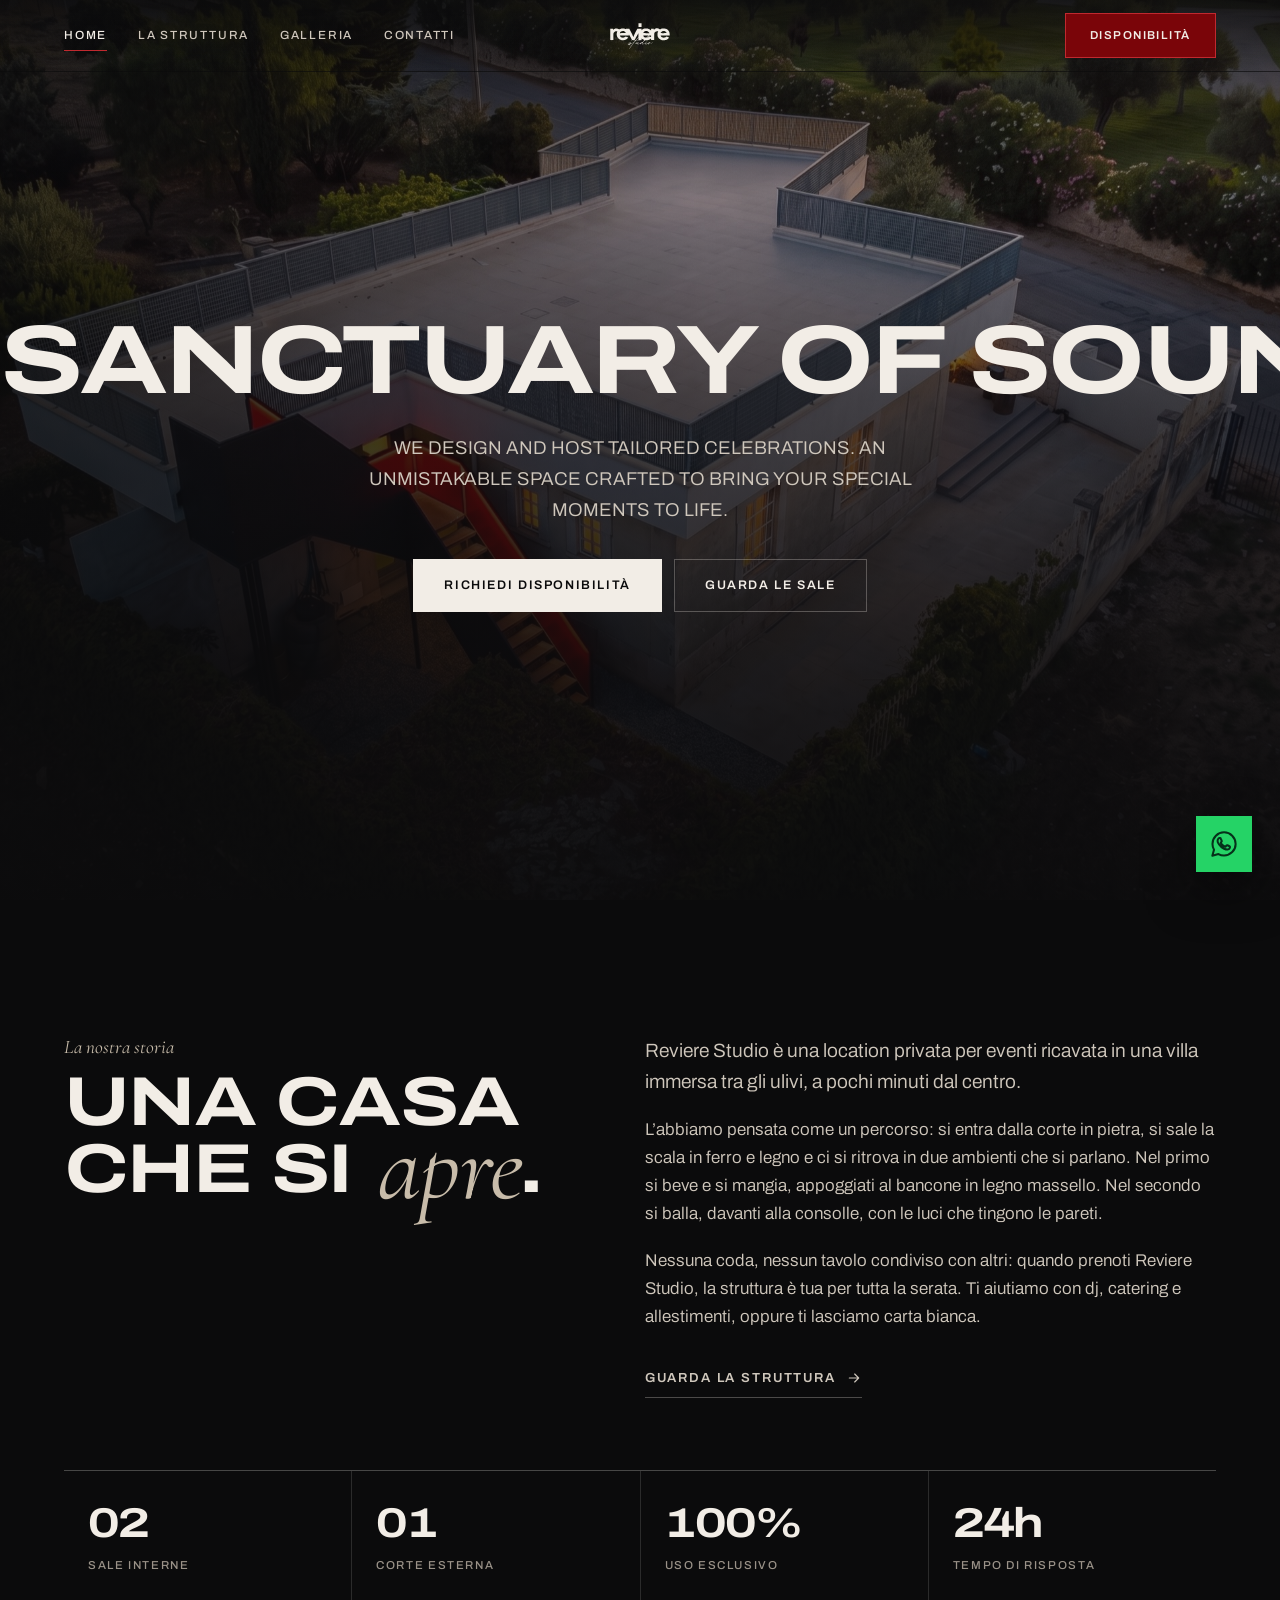
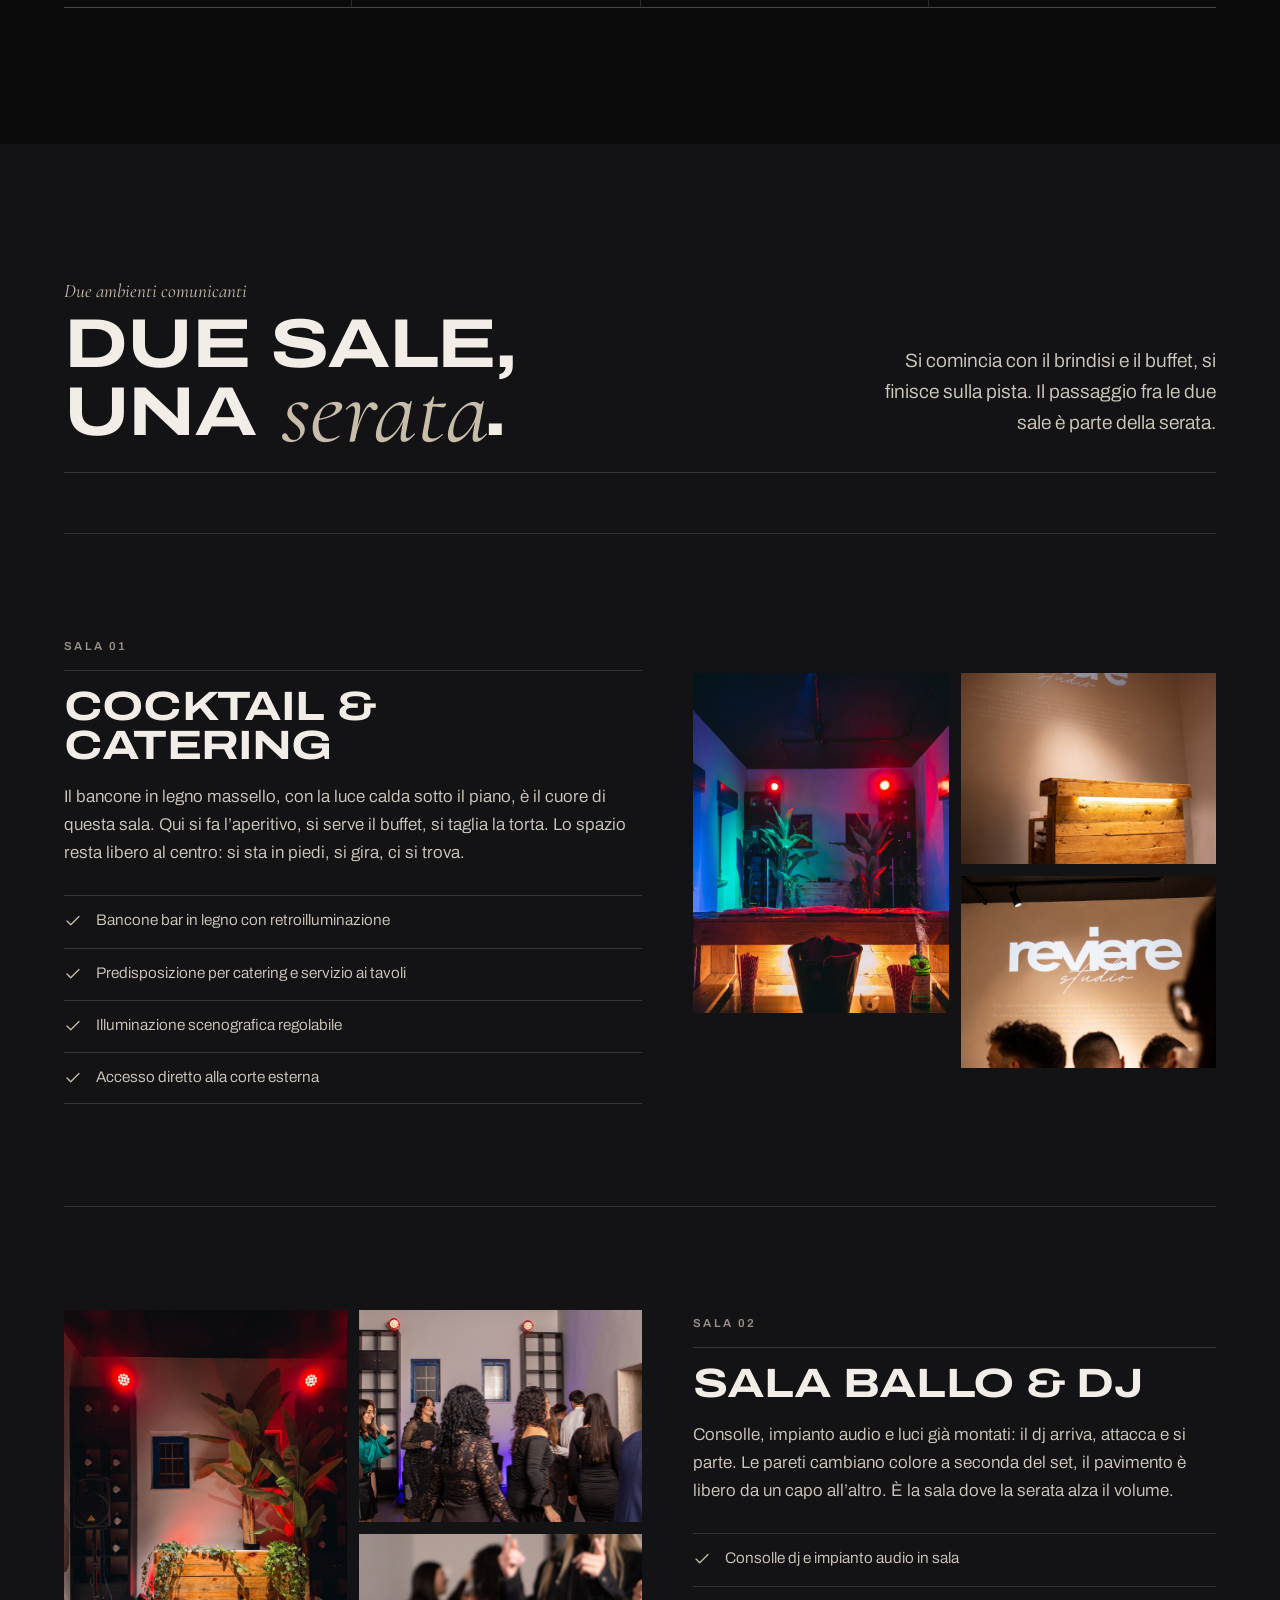
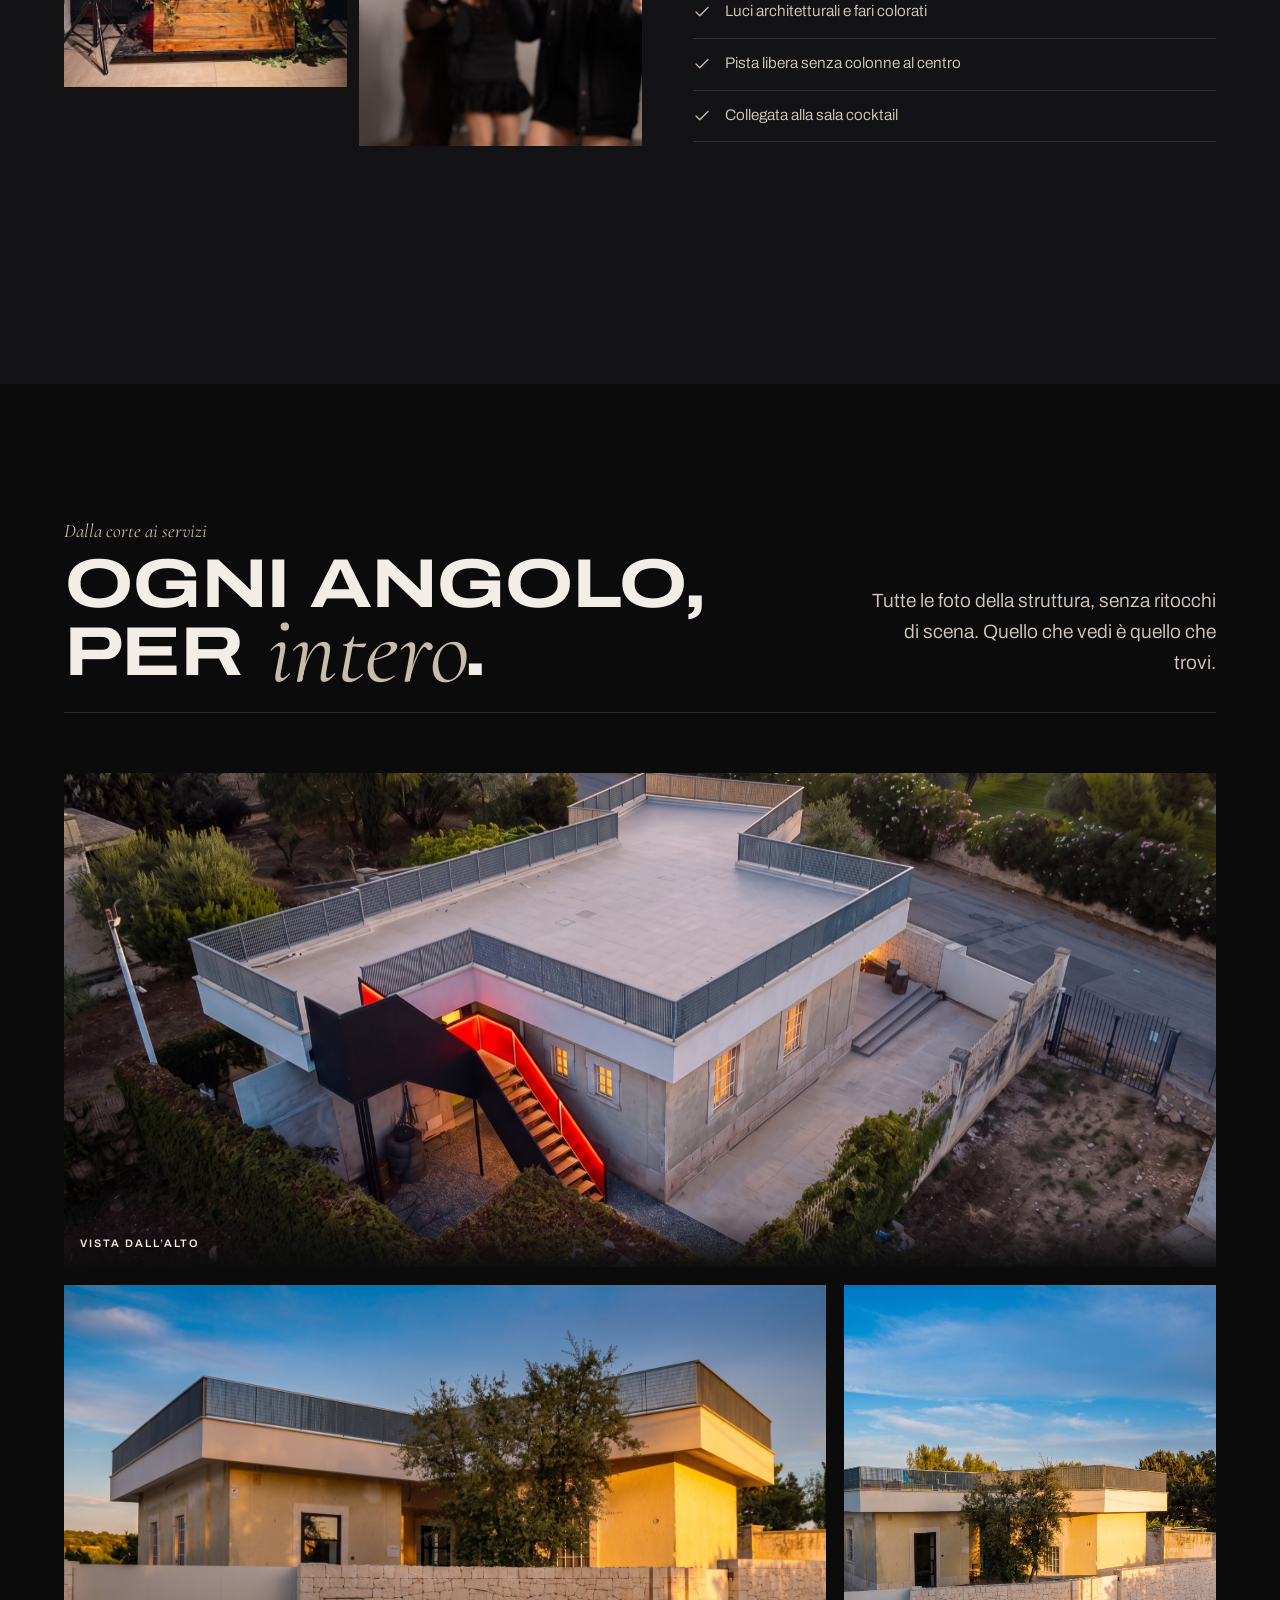
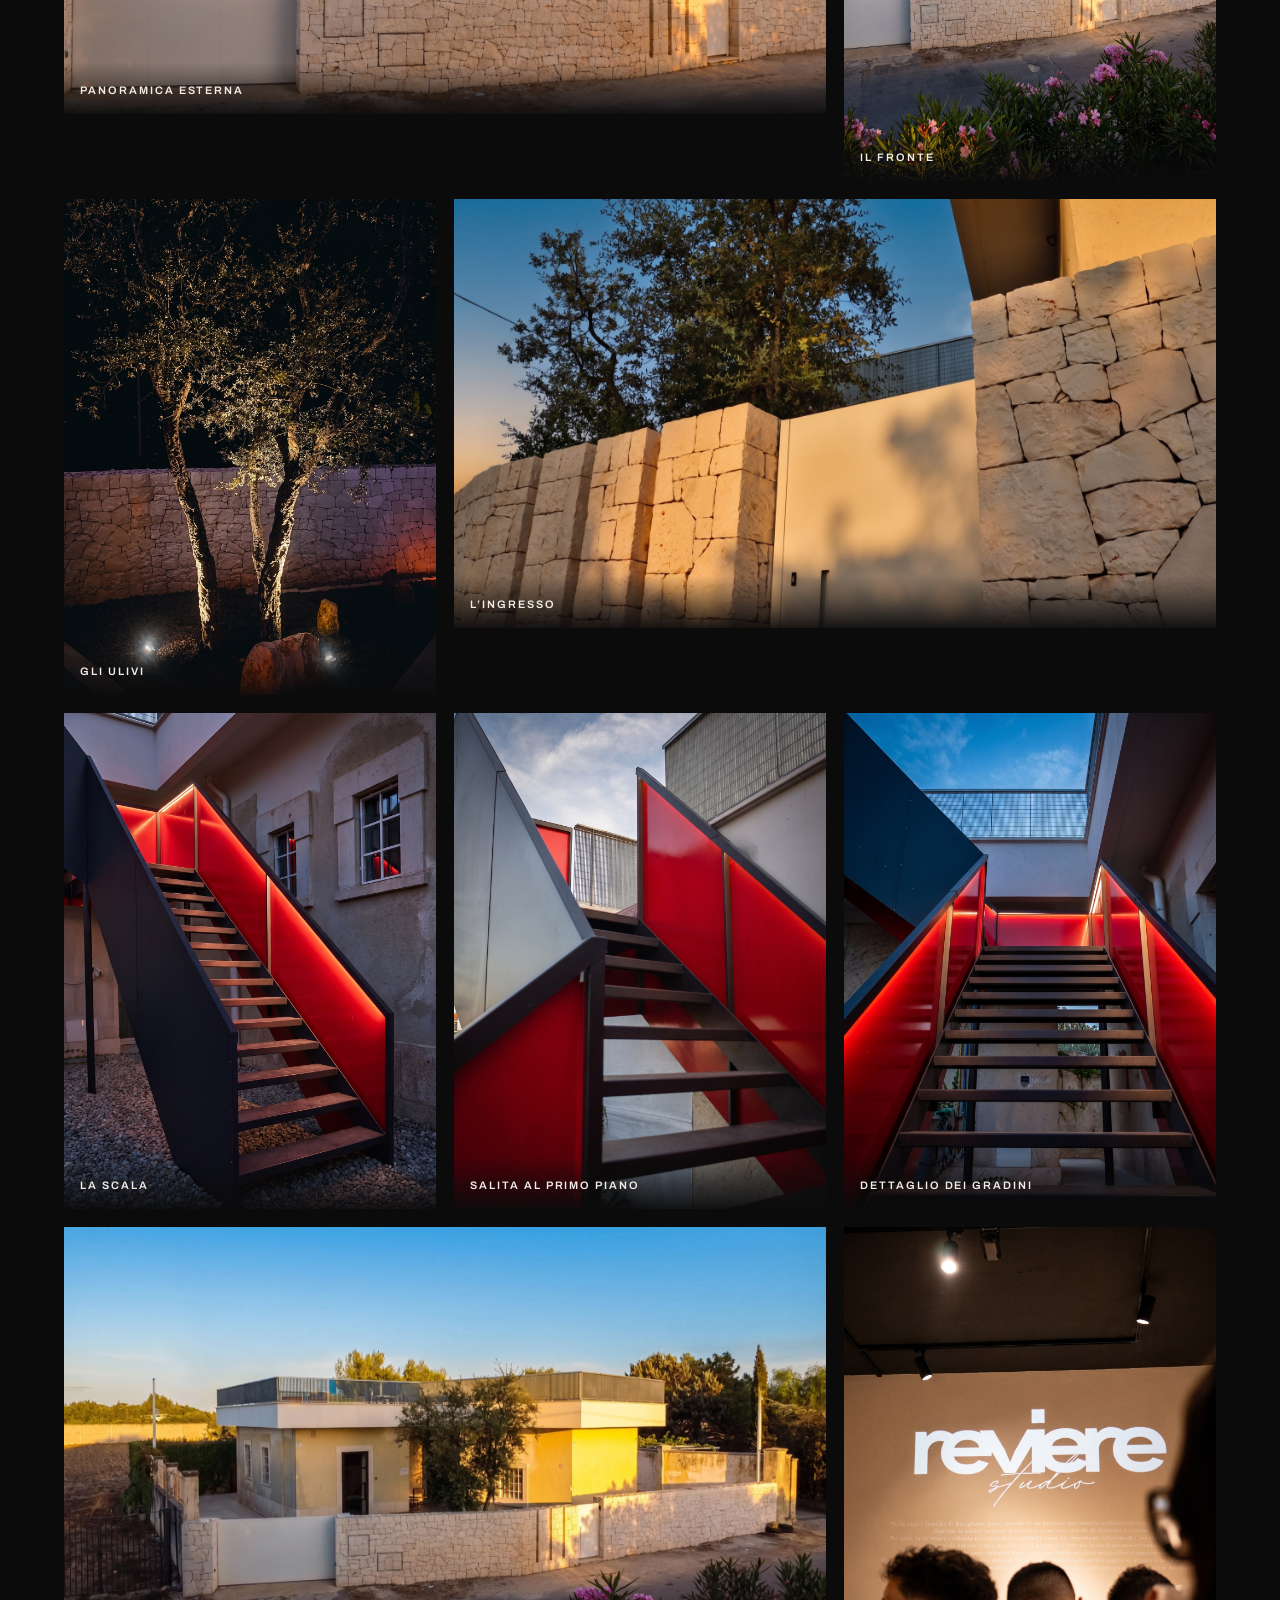
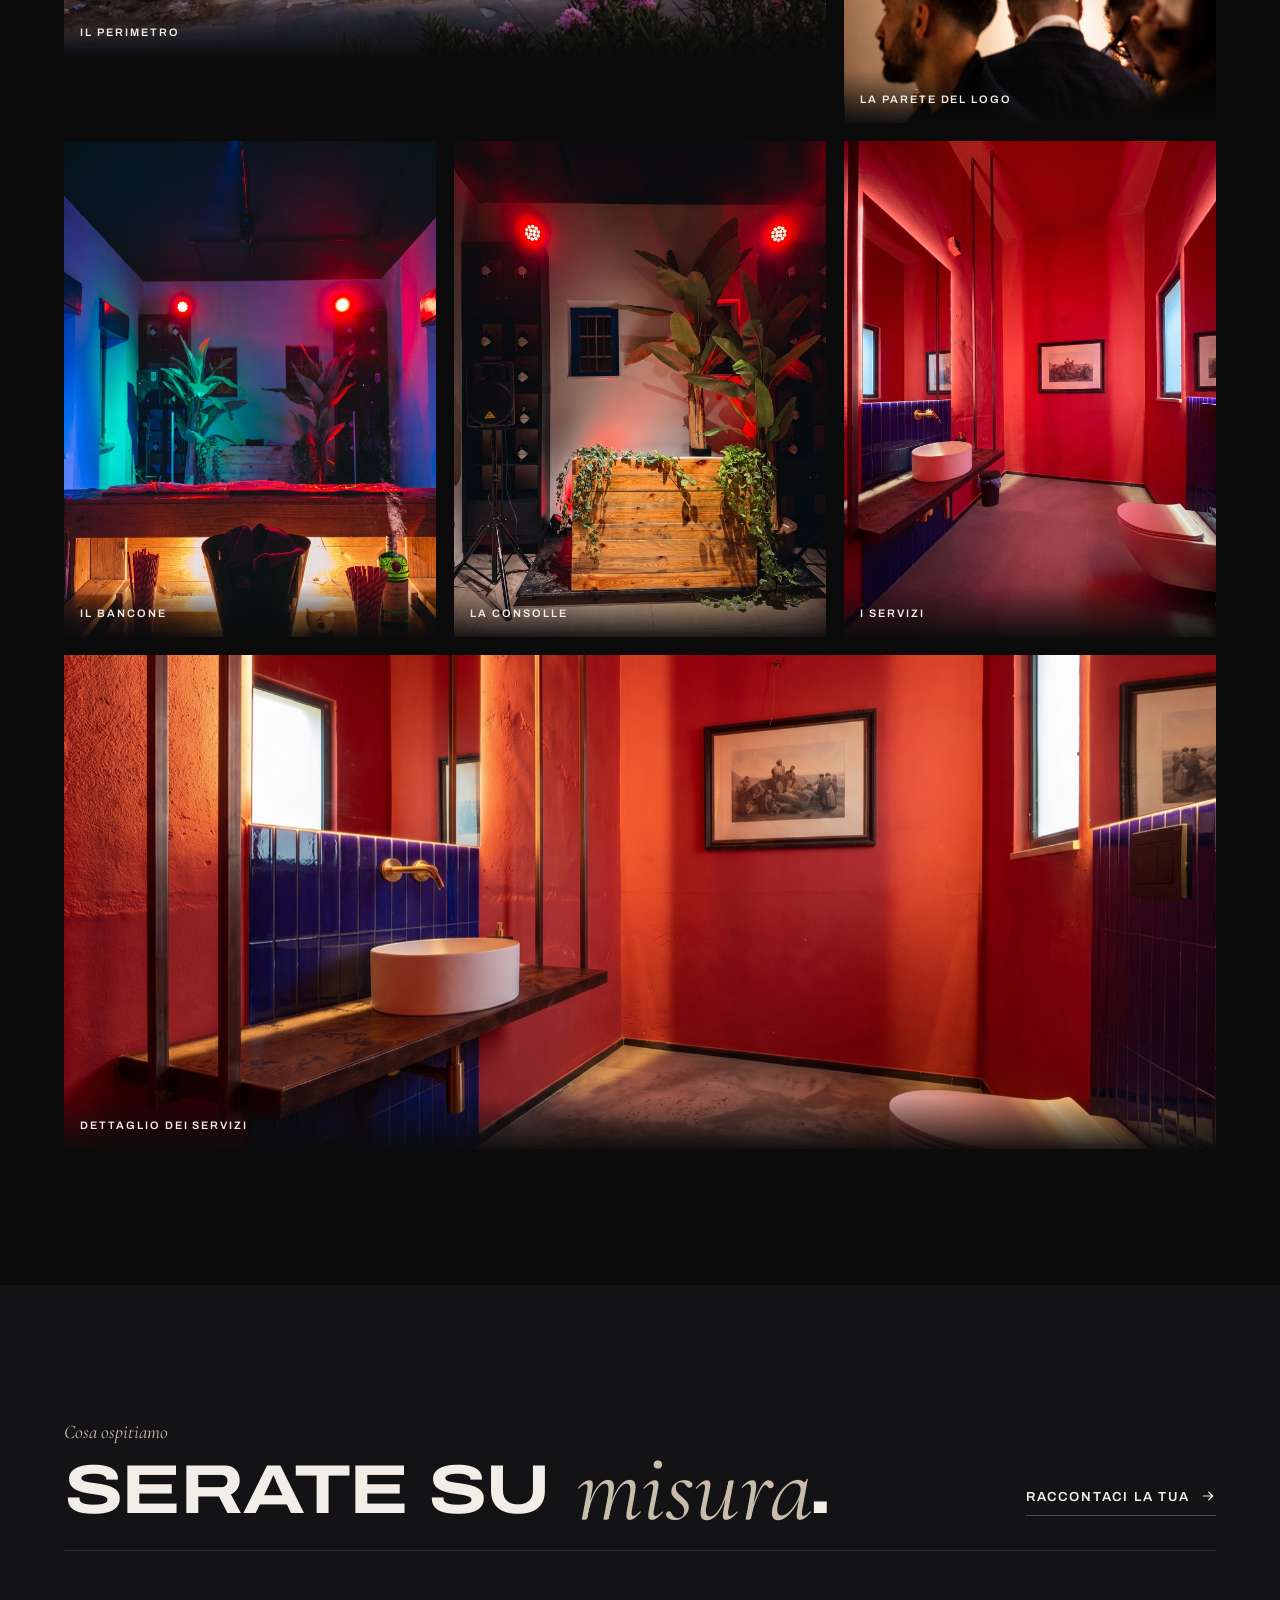
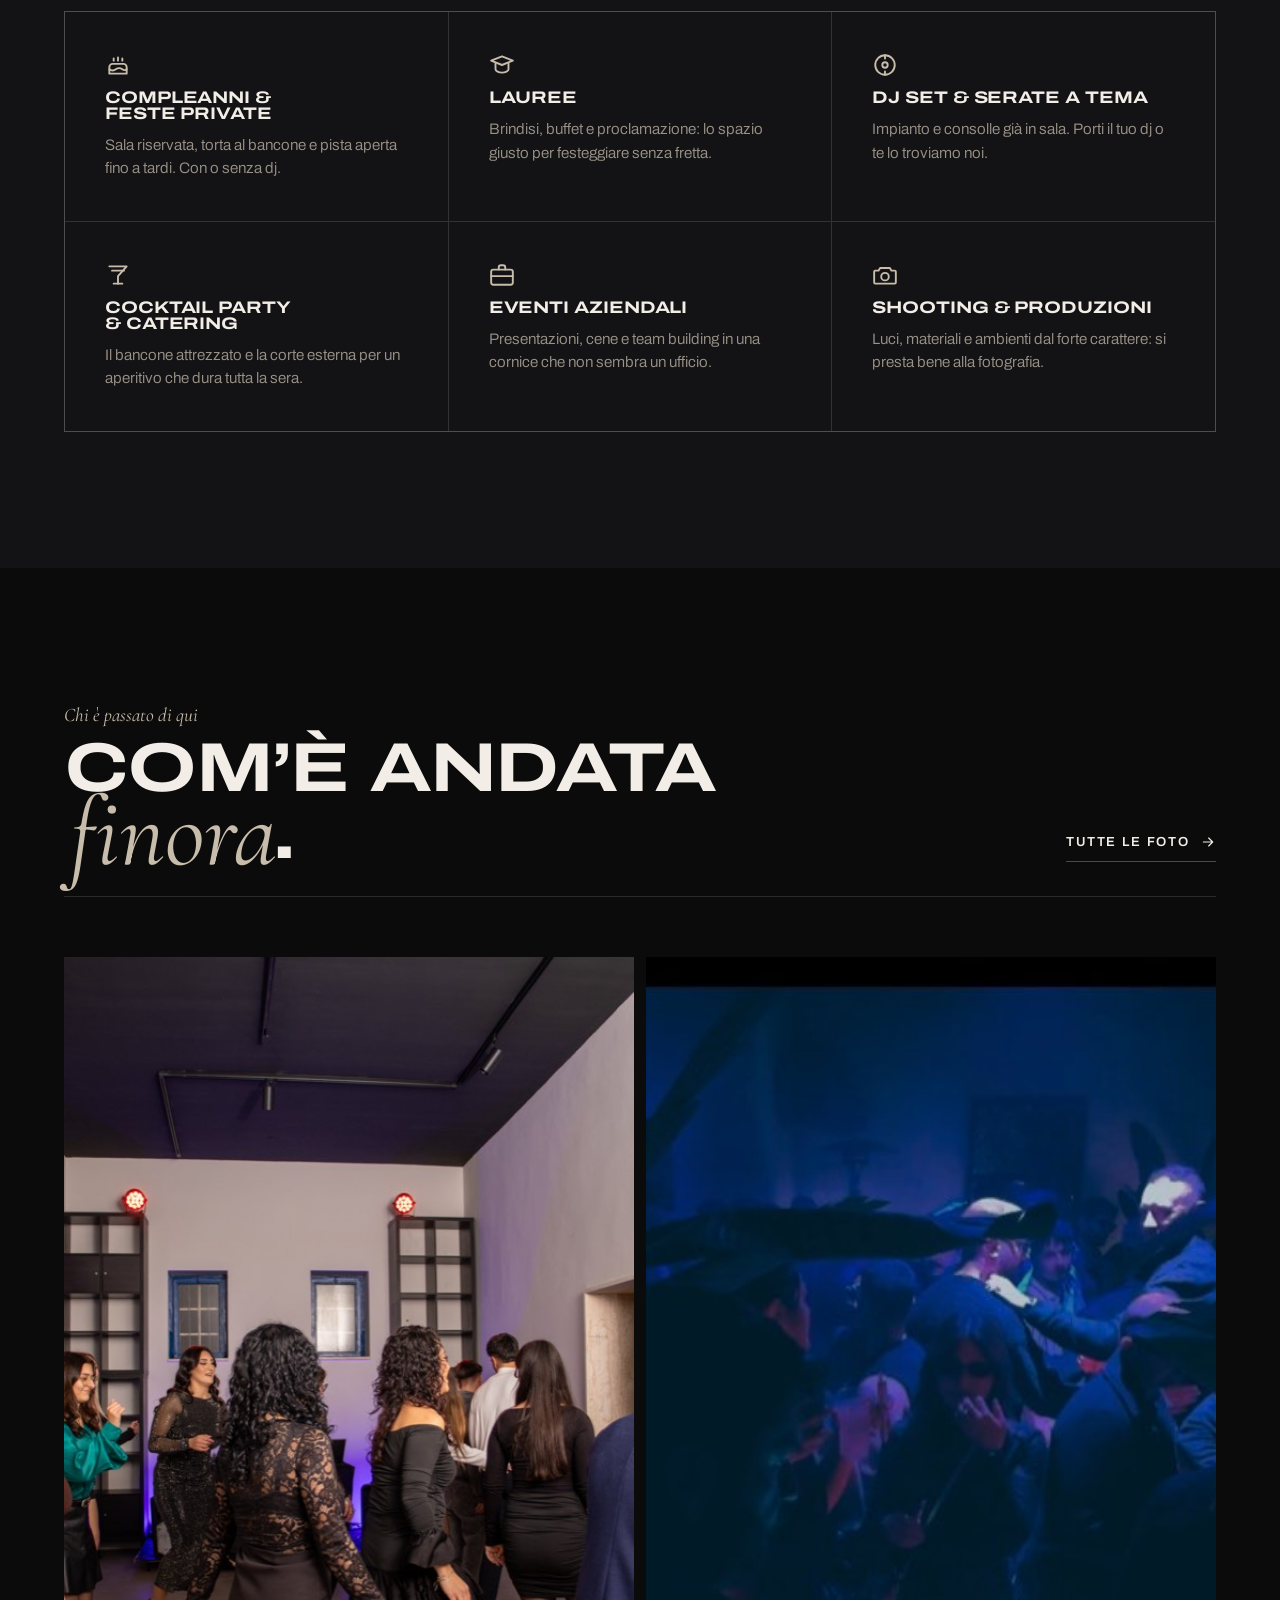
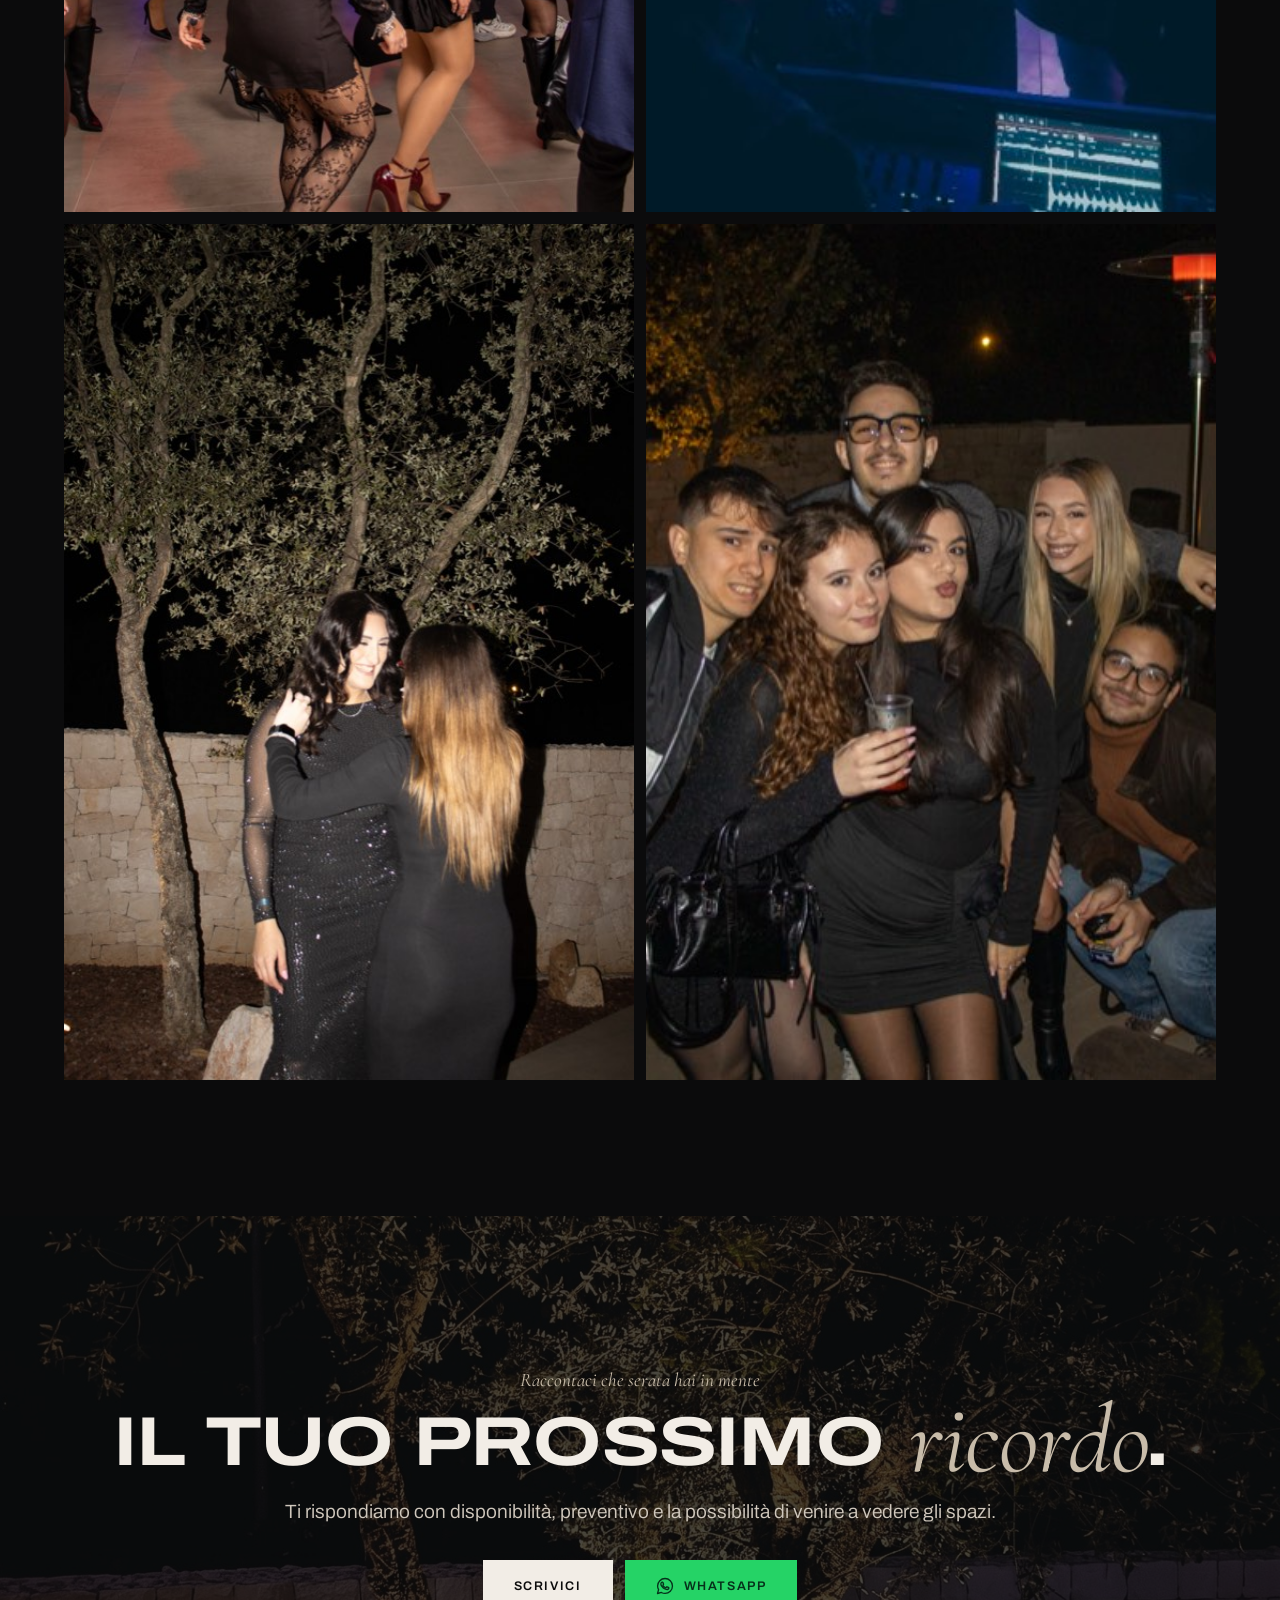
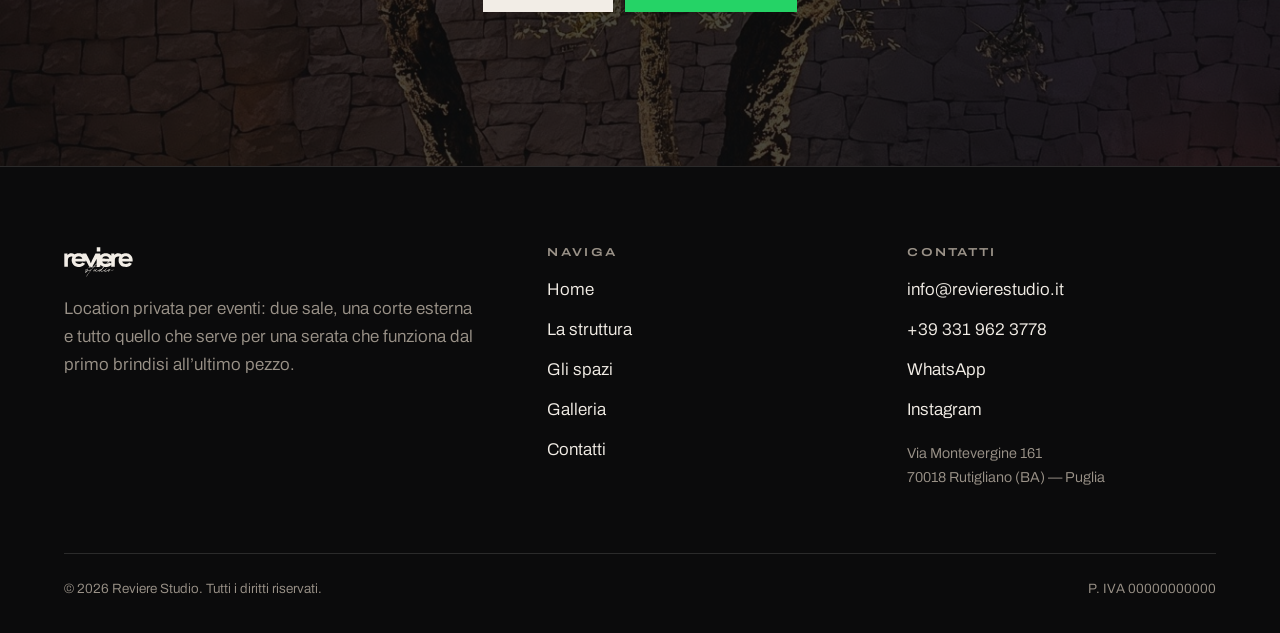
==== commit 10db127c: "new" ====
--- a/index.html
+++ b/index.html
@@ -23,7 +23,7 @@
   <link rel="preconnect" href="https://fonts.googleapis.com">
   <link rel="preconnect" href="https://fonts.gstatic.com" crossorigin>
   <link rel="stylesheet" href="https://fonts.googleapis.com/css2?family=Archivo:wdth,wght@62..125,300..800&family=Cormorant+Garamond:ital,wght@1,400;1,500;1,600&display=swap">
-  <link rel="stylesheet" href="assets/css/style.css?v=15">
+  <link rel="stylesheet" href="assets/css/style.css?v=16">
   <link rel="preload" as="image" href="assets/img/hero/foto-drone-1.jpg"
         media="(min-width: 768px)" fetchpriority="high">
   <link rel="preload" as="image" href="assets/img/hero/foto-drone-1-mobile.jpg"
@@ -484,6 +484,6 @@
     <svg class="" viewBox="0 0 24 24" fill="none" stroke="currentColor" stroke-width="1.75" stroke-linecap="round" stroke-linejoin="round" aria-hidden="true" ><path d="M12.04 2C6.58 2 2.13 6.45 2.13 11.91c0 1.75.46 3.45 1.32 4.95L2 22l5.25-1.38a9.9 9.9 0 0 0 4.79 1.22h.01c5.46 0 9.91-4.45 9.91-9.91S17.5 2 12.04 2z" fill="none"/><path d="M9.2 7.3c-.2-.45-.4-.46-.6-.47h-.5c-.17 0-.46.07-.7.32-.24.25-.92.9-.92 2.18s.94 2.53 1.07 2.71c.13.17 1.82 2.92 4.49 3.98 2.22.87 2.67.7 3.15.66.48-.05 1.55-.63 1.77-1.24.22-.61.22-1.13.15-1.24-.06-.11-.24-.17-.5-.3-.26-.13-1.55-.76-1.79-.85-.24-.09-.41-.13-.59.13-.17.25-.67.85-.82 1.02-.15.18-.3.2-.56.07-.26-.13-1.11-.41-2.11-1.3-.78-.7-1.31-1.55-1.46-1.81-.15-.26-.02-.4.11-.53.12-.12.26-.3.39-.46.13-.15.17-.26.26-.44.09-.17.04-.33-.02-.46-.07-.13-.58-1.42-.8-1.94z"/></svg>
   </a>
 
-  <script src="assets/js/main.js?v=15" defer></script>
+  <script src="assets/js/main.js?v=16" defer></script>
 </body>
 </html>
--- a/assets/css/style.css
+++ b/assets/css/style.css
@@ -563,8 +563,13 @@
 
   /* Il sottotitolo scende in basso a sinistra. Va tolto dal flusso e
      ancorato alla sezione, non al blocco centrato: per questo il body
-     torna statico. Cosi' il marquee resta al centro da solo. */
-  .hero__body { position: static; }
+     torna statico. Nel blocco centrato resta il solo marquee.
+     Il padding inferiore in piu' lo alza: il contenuto e' centrato, quindi
+     lo spostamento verso l'alto vale meta' del valore aggiunto. */
+  .hero__body {
+    position: static;
+    padding-bottom: calc(var(--nav-h) + 16px + 10svh);
+  }
 
   .hero__sub {
     position: absolute;
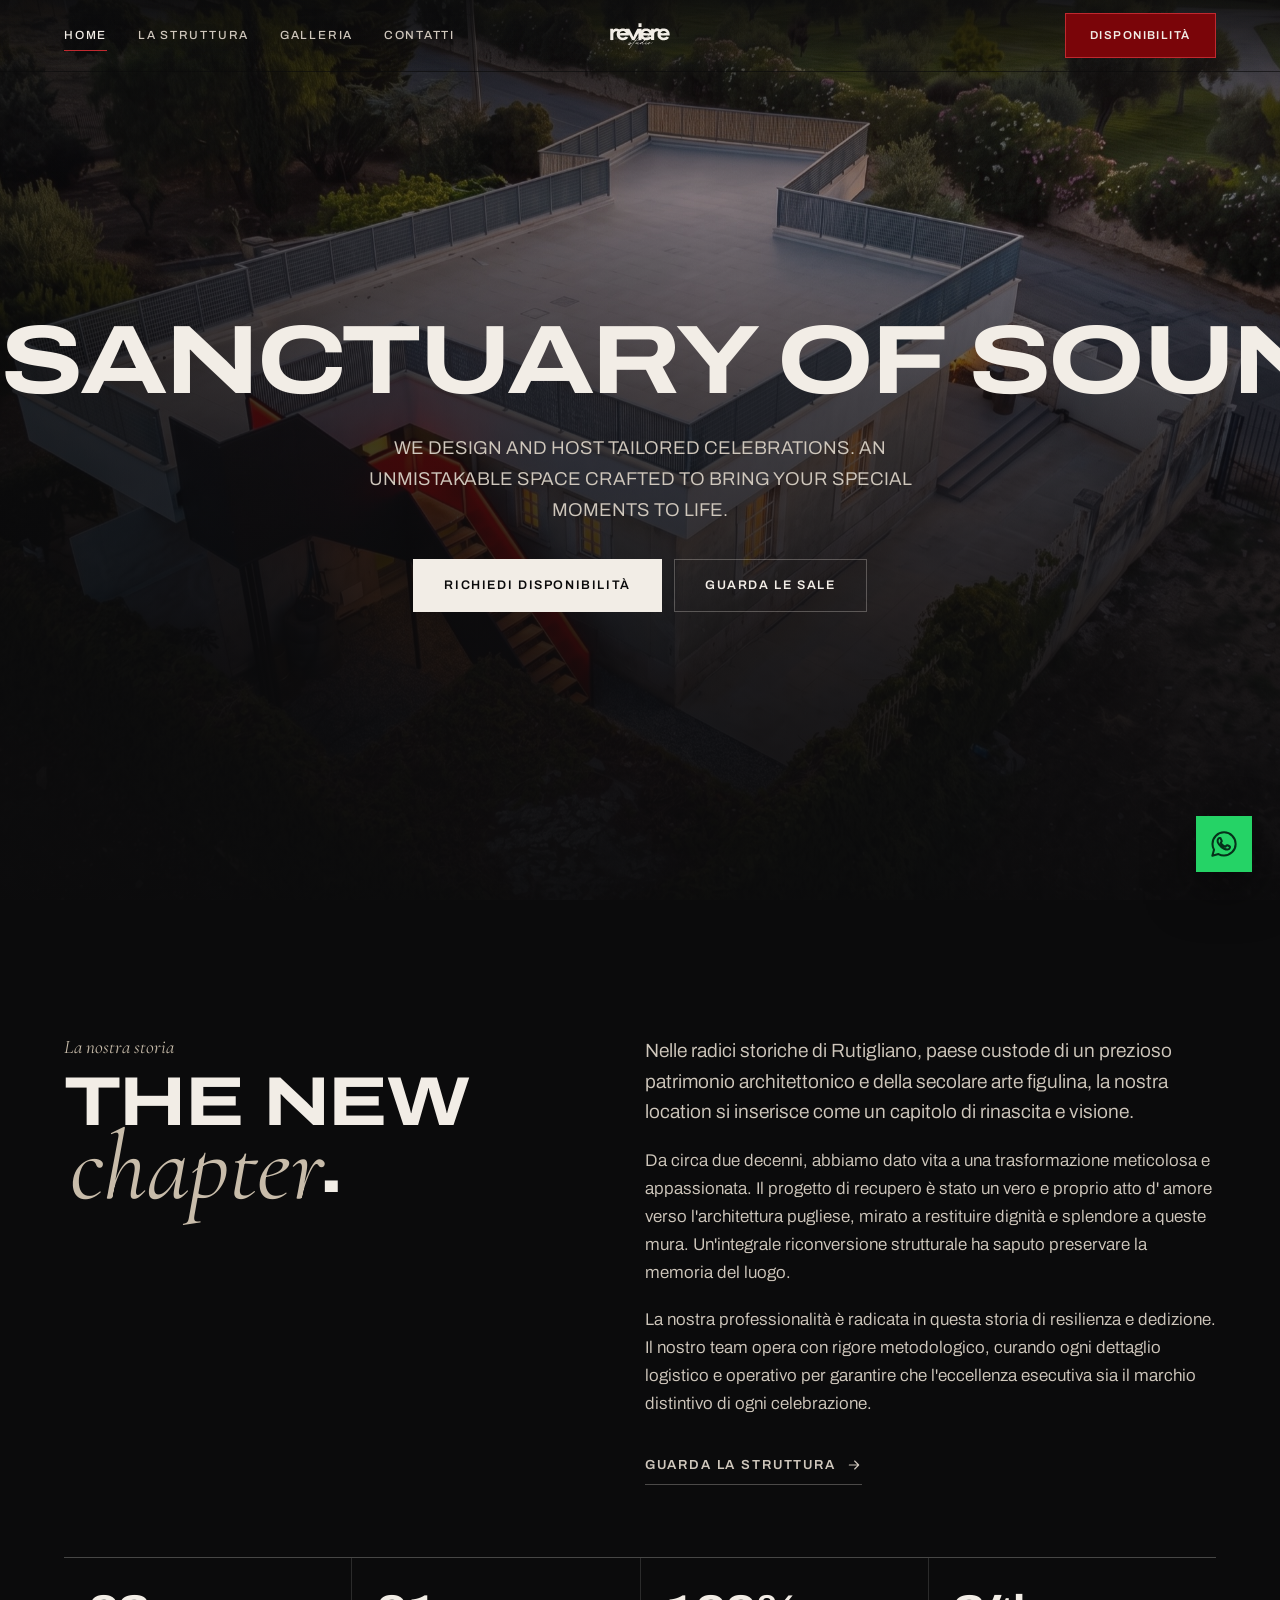
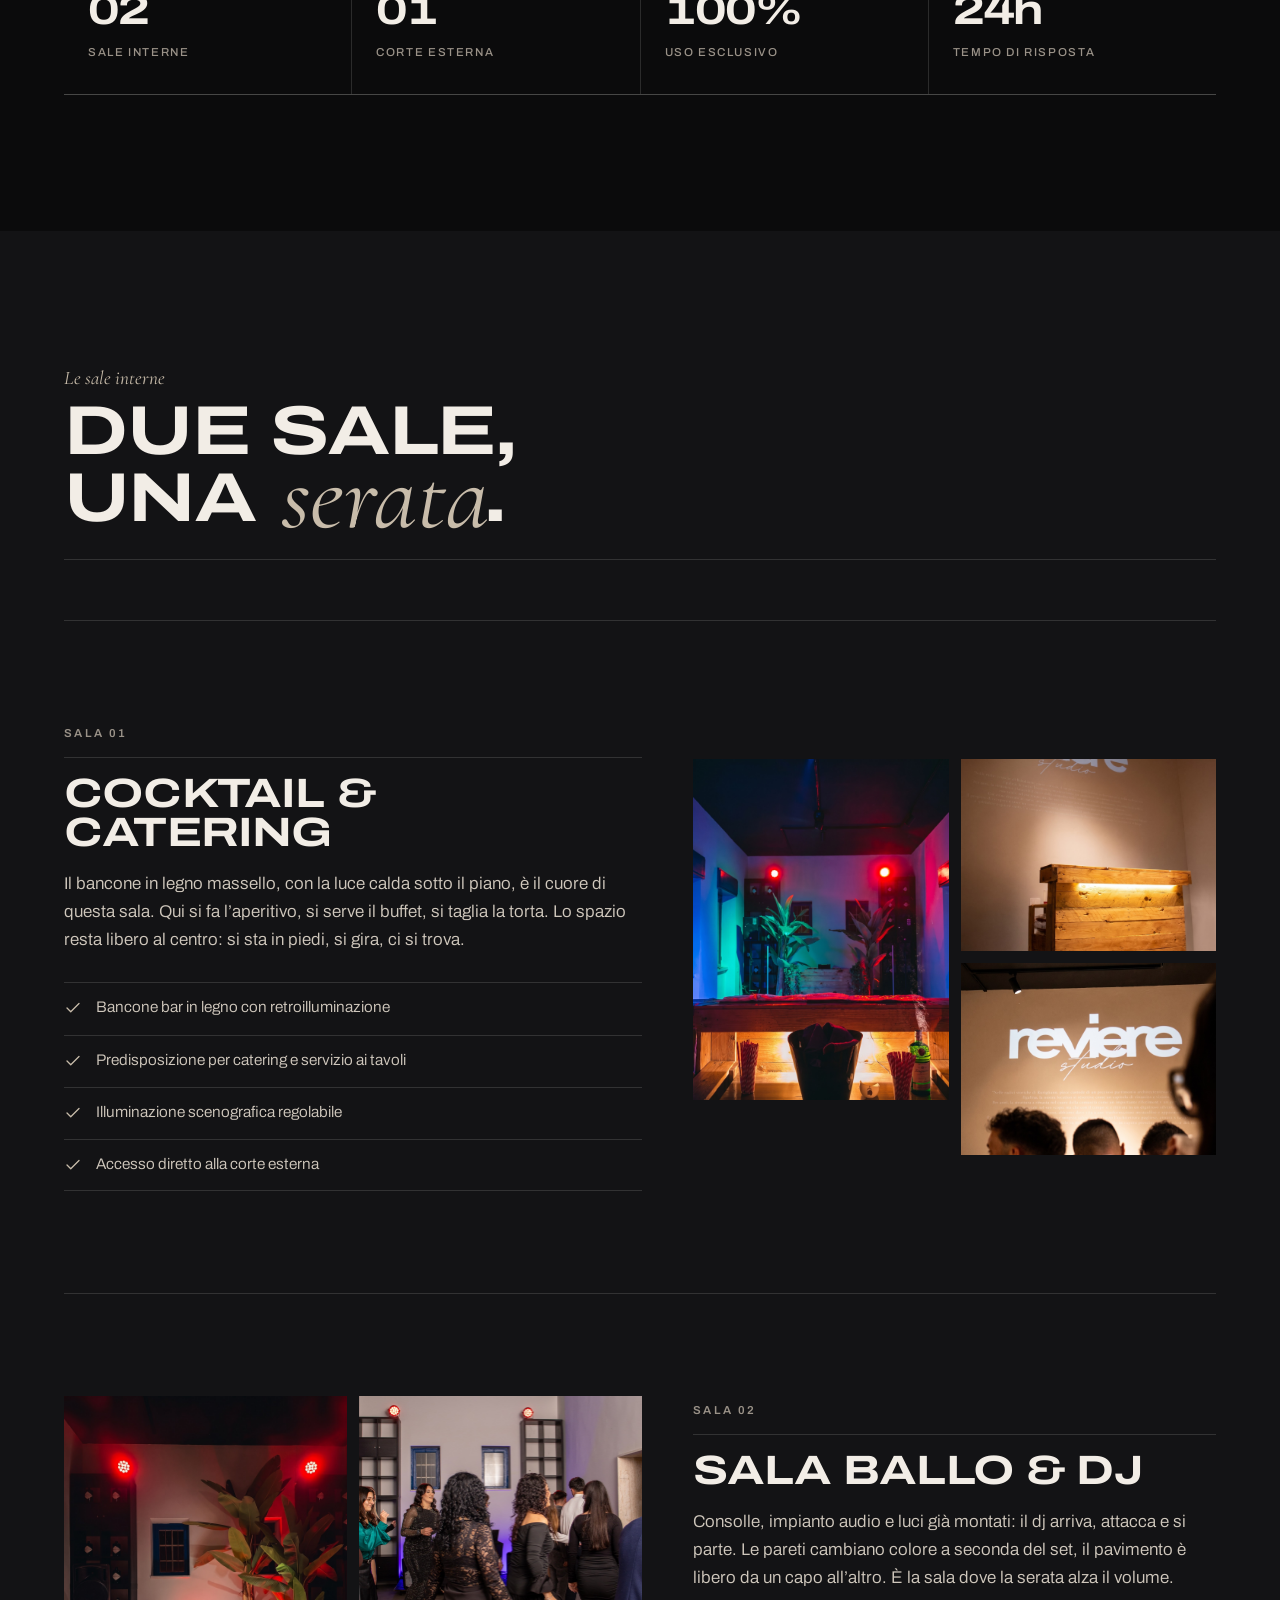
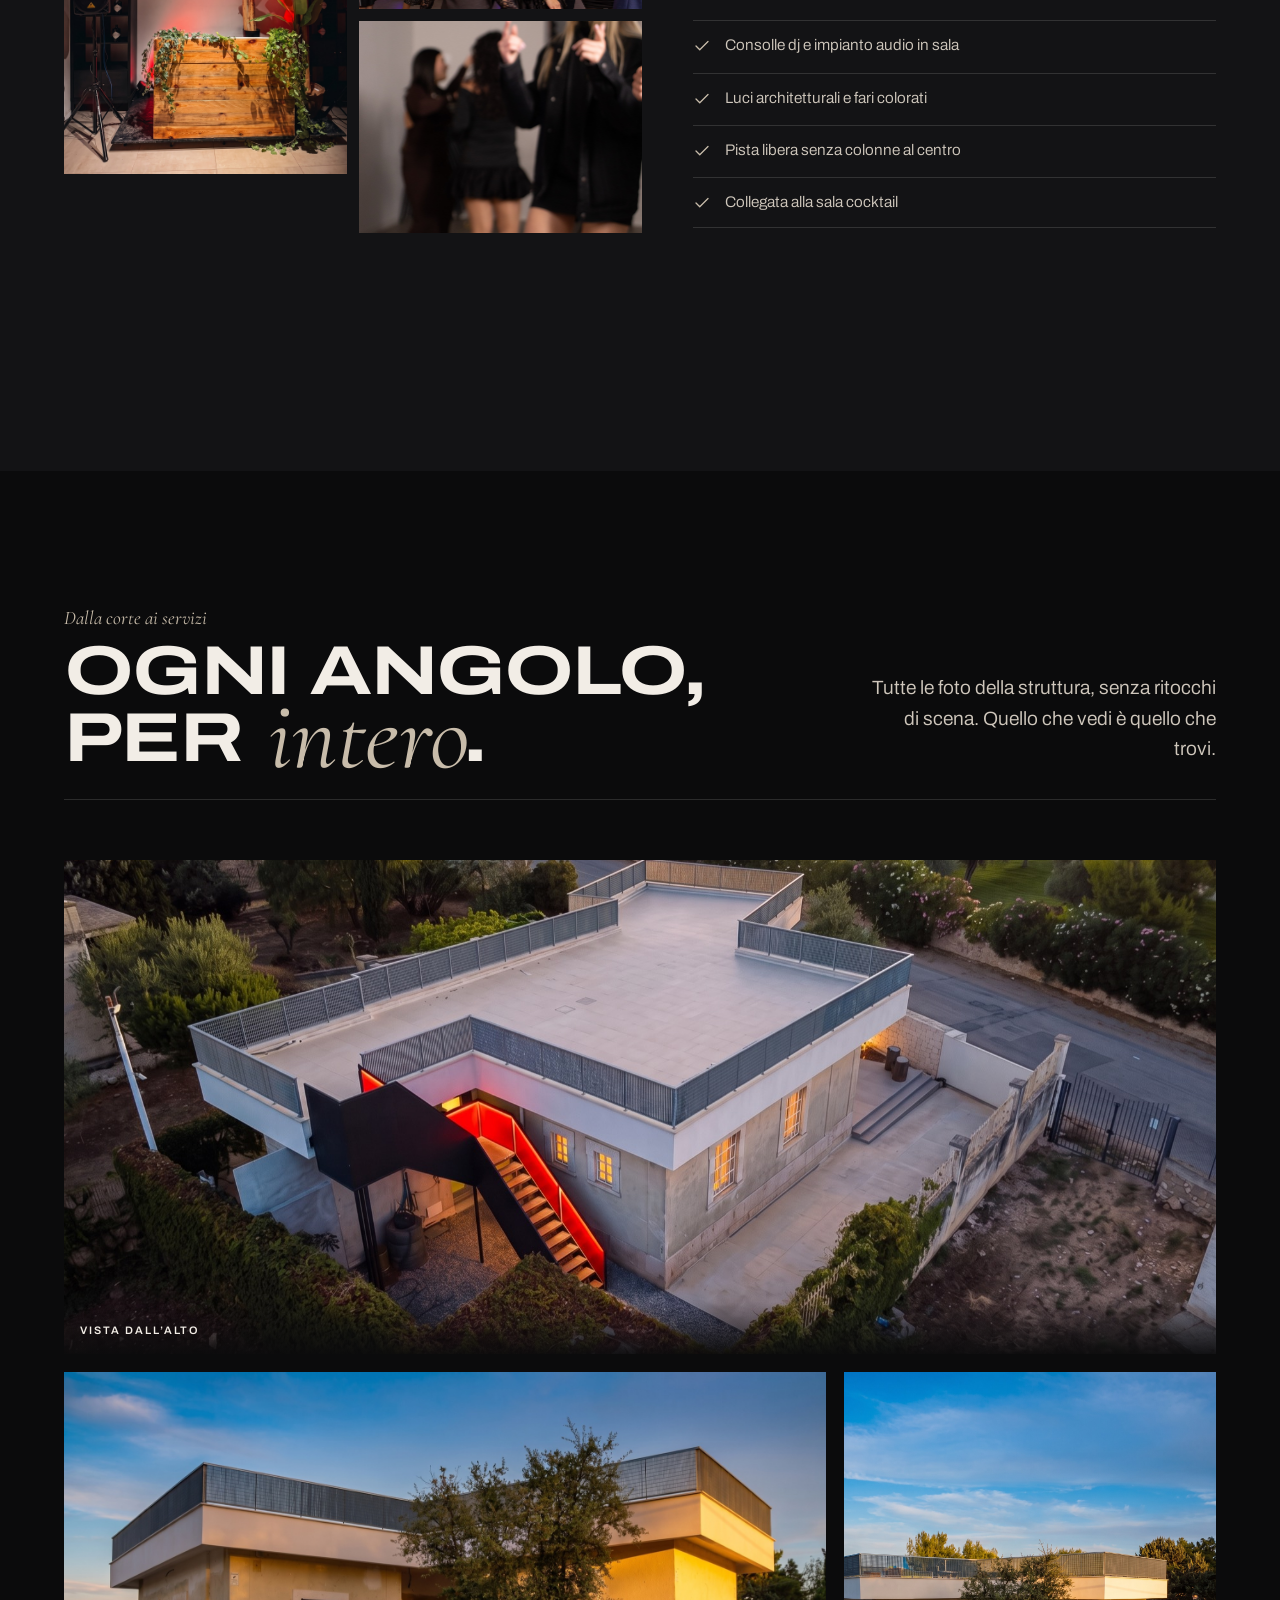
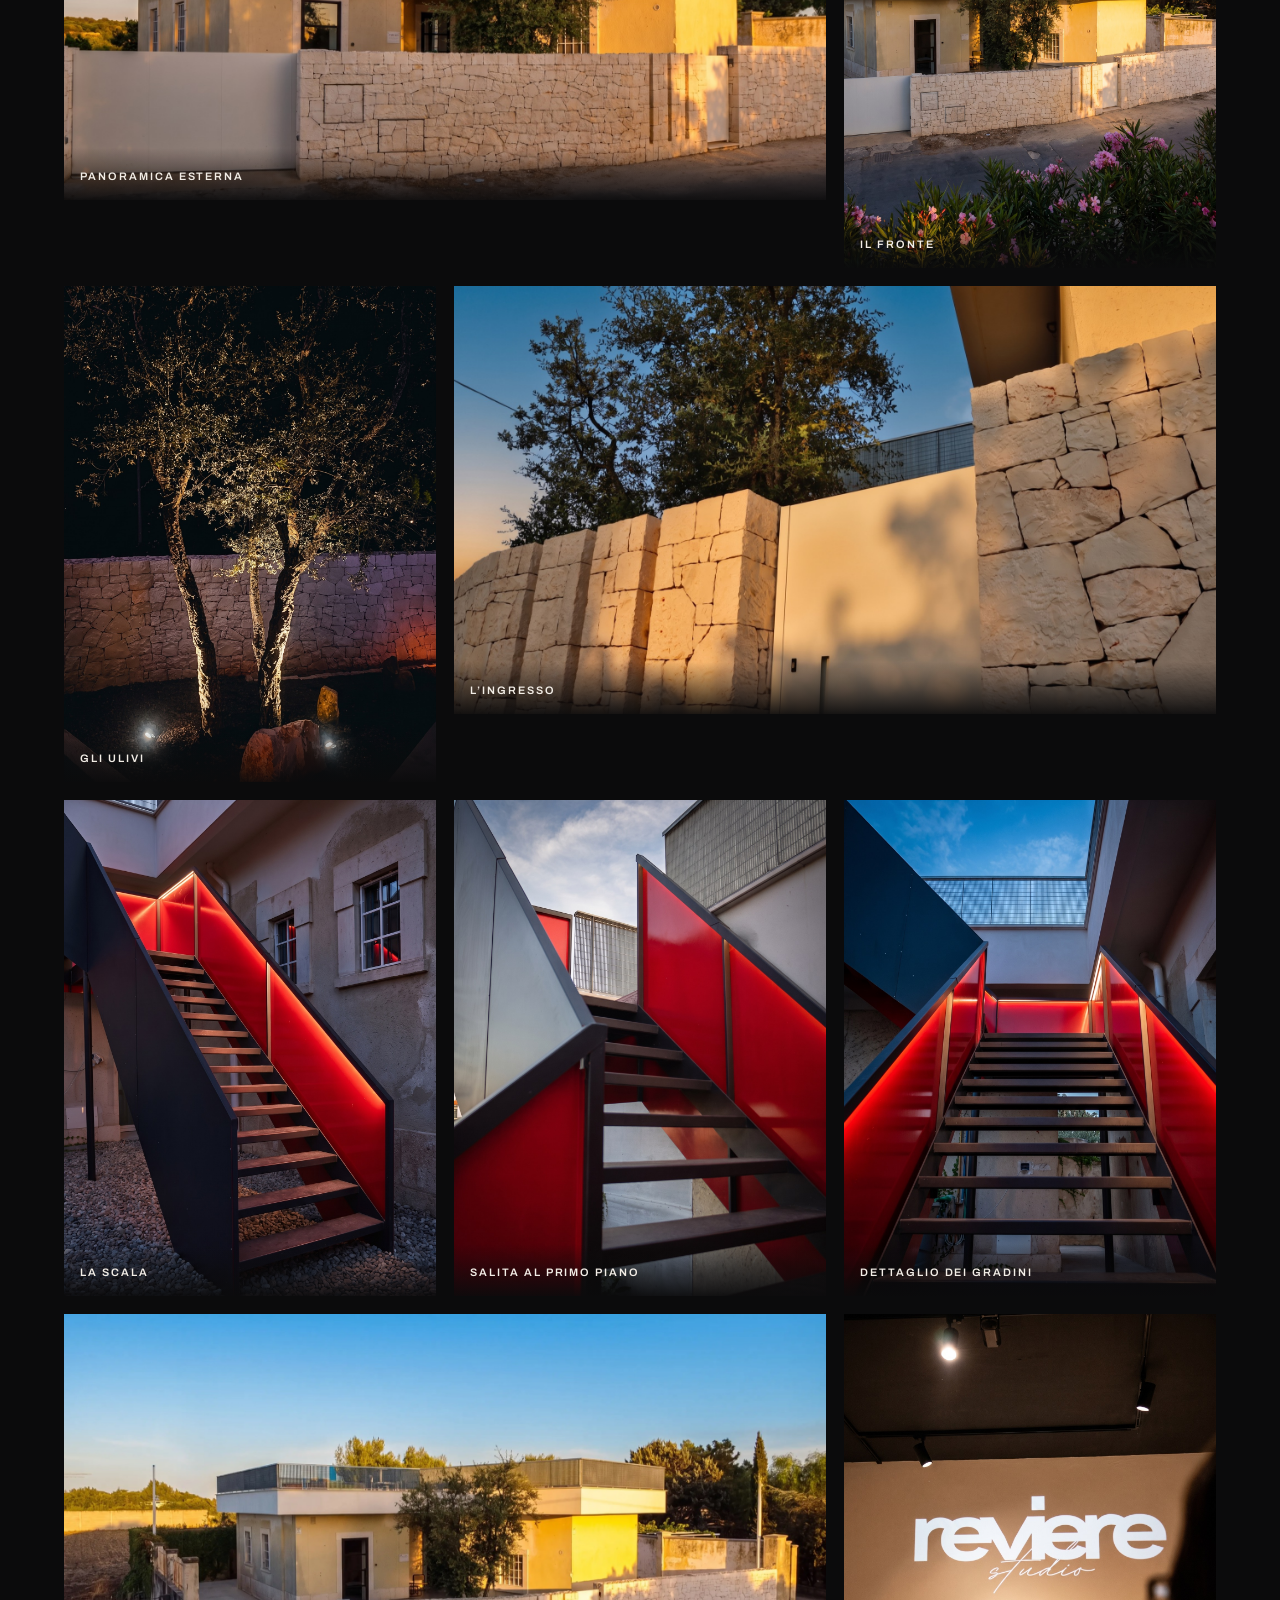
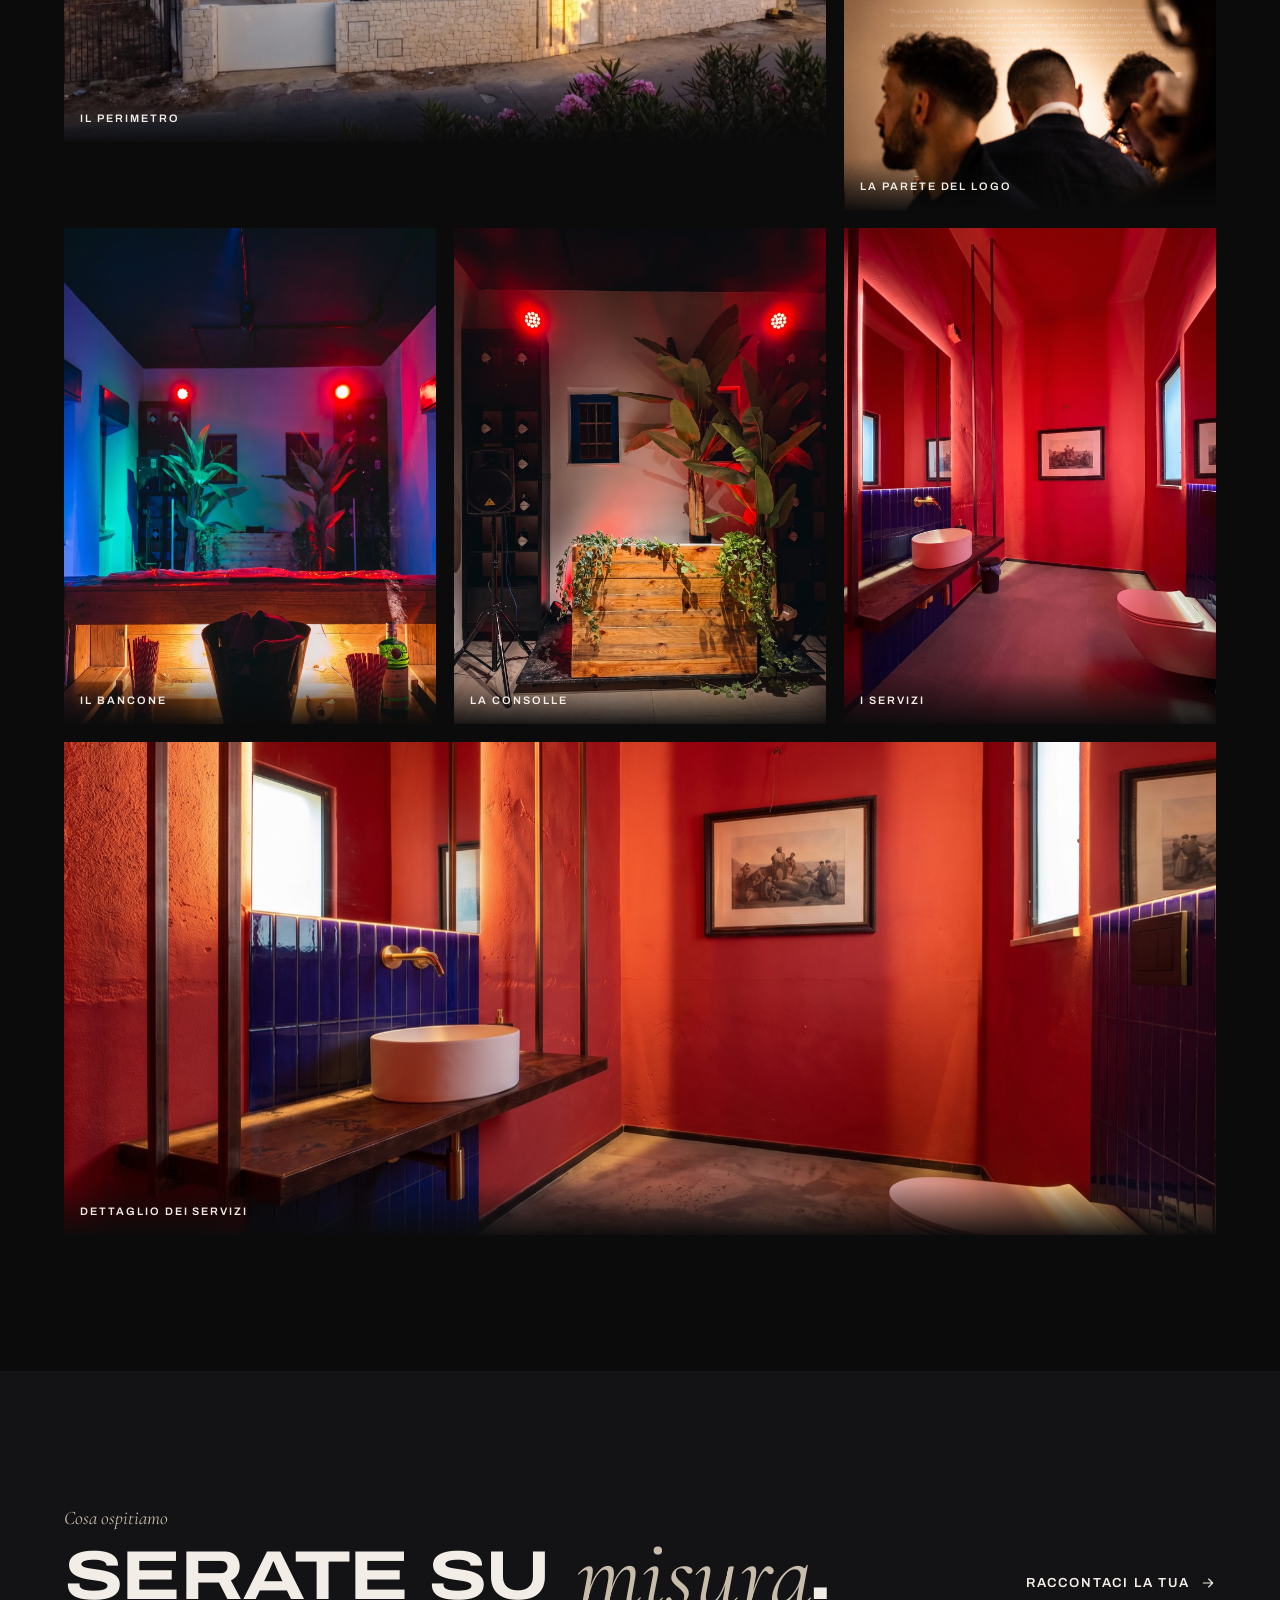
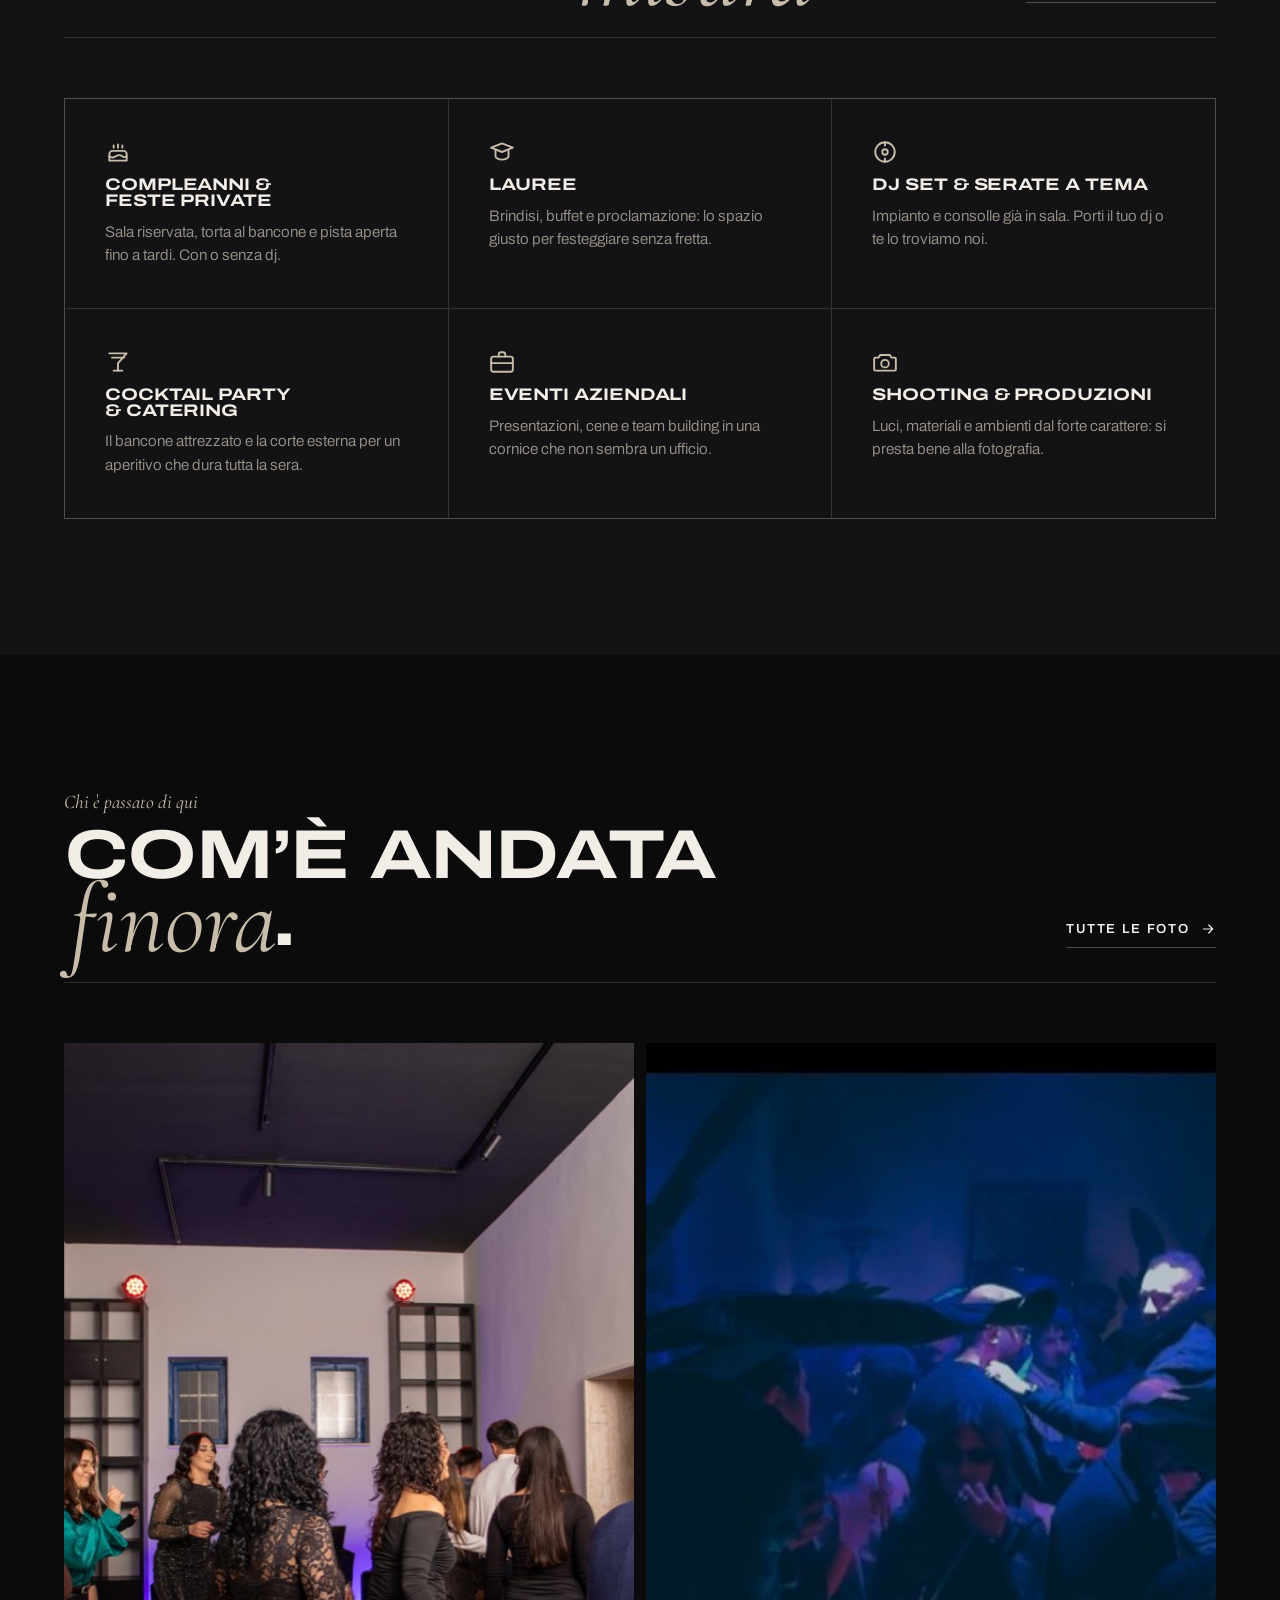
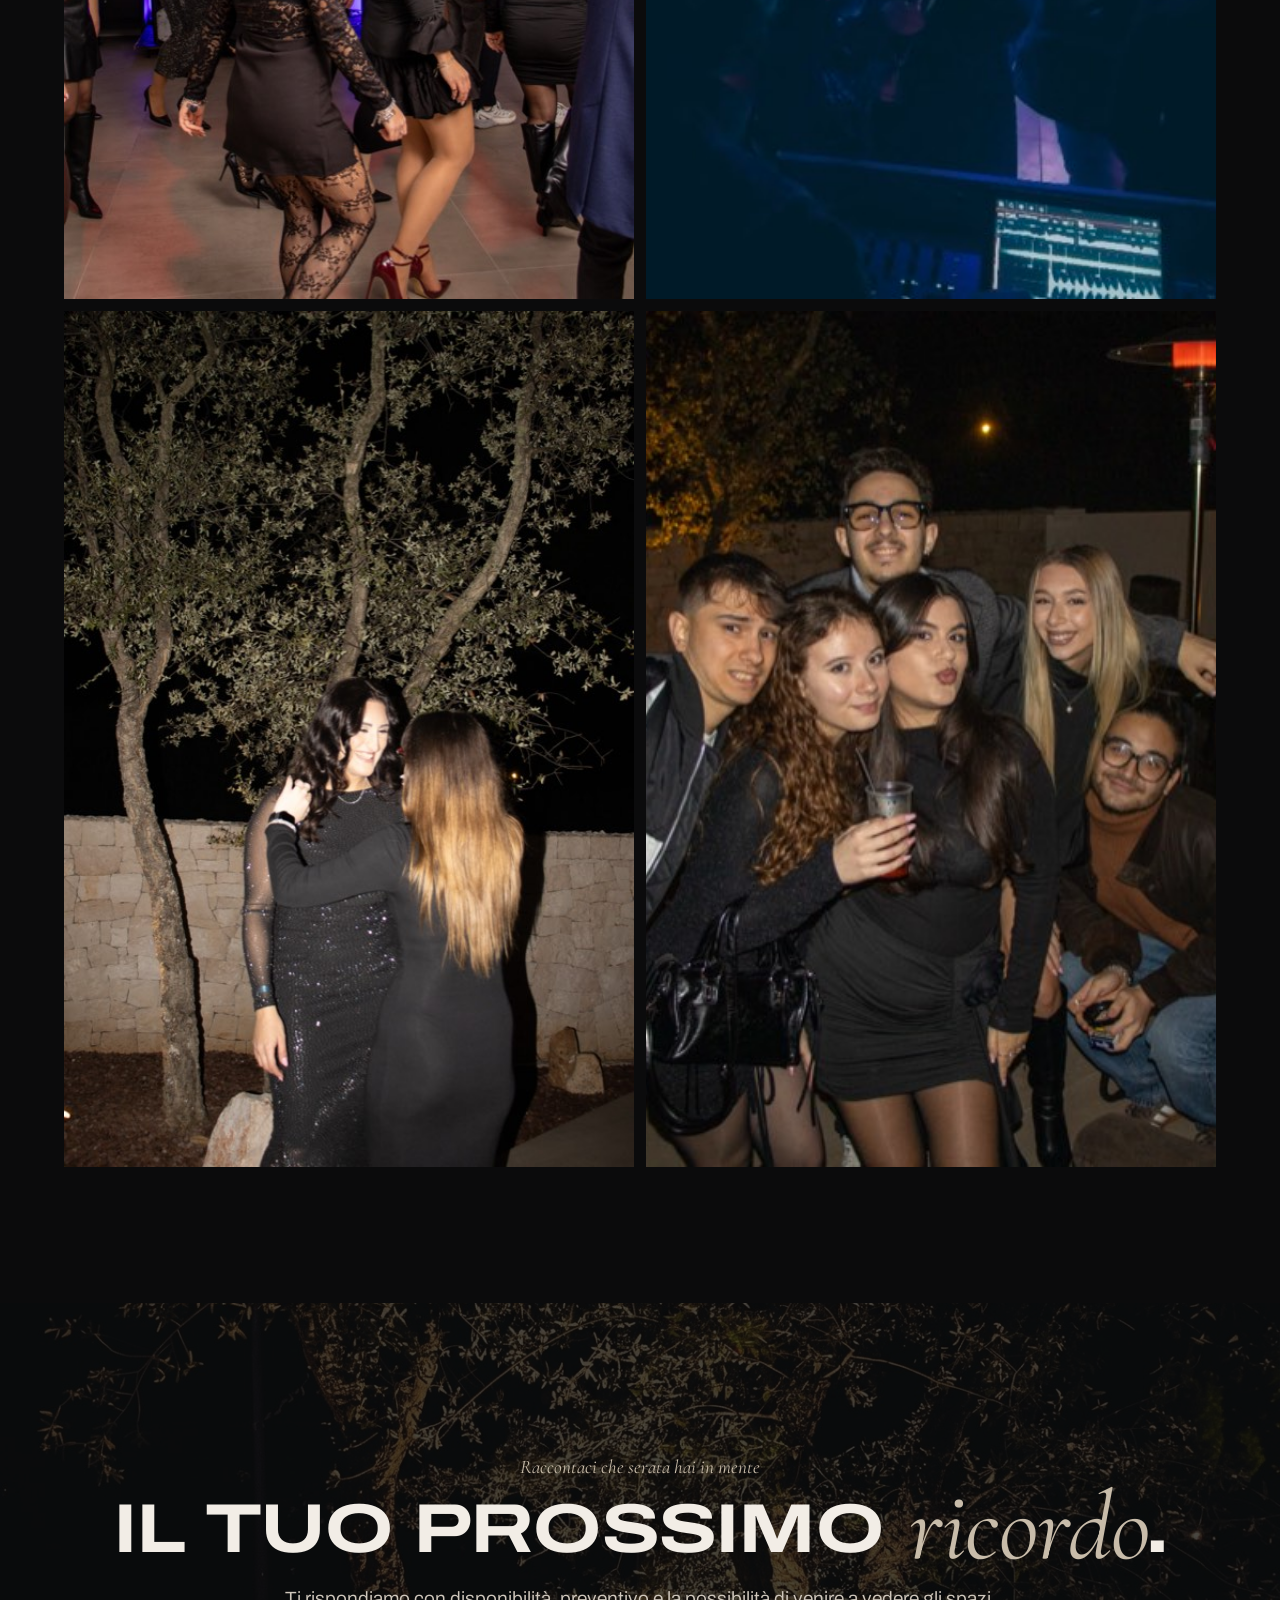
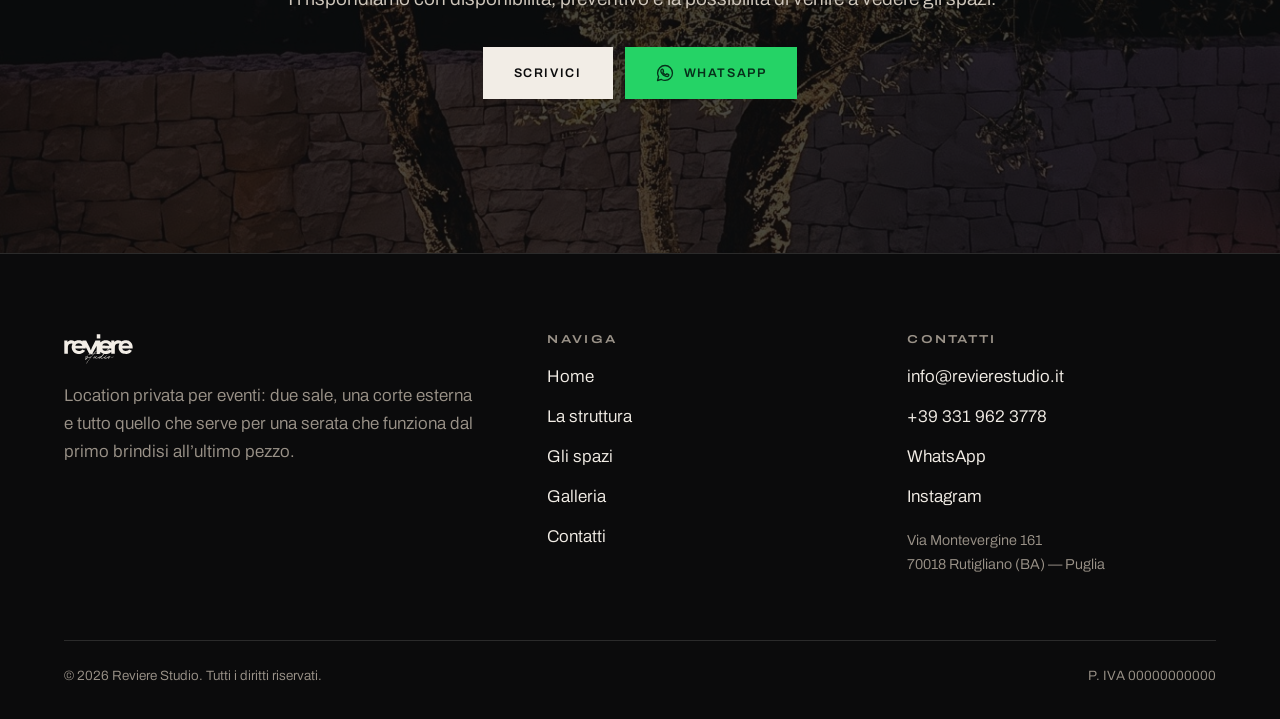
==== commit 31dd0c1e: "Update index.html" ====
--- a/index.html
+++ b/index.html
@@ -163,24 +163,28 @@
         <div class="intro-grid">
           <div class="reveal">
             <p class="eyebrow">La nostra storia</p>
-            <h2 class="display-lg" style="margin-top:12px">Una casa<br>che si <span class="script">apre</span>.</h2>
+            <h2 class="display-lg" style="margin-top:12px">THE NEW<br><span class="script">chapter</span>.</h2>
           </div>
 
           <div class="prose reveal" style="--delay:120ms">
             <p class="lead">
-              Reviere Studio &egrave; una location privata per eventi ricavata in una villa immersa
-              tra gli ulivi, a pochi minuti dal centro.
+              Nelle radici storiche di Rutigliano, paese custode di un prezioso patrimonio
+              architettonico e della secolare arte figulina, la nostra location si inserisce come un capitolo
+              di rinascita e visione.
+
             </p>
             <p>
-              L&rsquo;abbiamo pensata come un percorso: si entra dalla corte in pietra, si sale la scala
-              in ferro e legno e ci si ritrova in due ambienti che si parlano. Nel primo si beve e si
-              mangia, appoggiati al bancone in legno massello. Nel secondo si balla, davanti alla
-              consolle, con le luci che tingono le pareti.
+              Da circa due decenni, abbiamo dato vita a una trasformazione meticolosa e
+              appassionata.
+              Il progetto di recupero &egrave; stato un vero e proprio atto d&apos; amore verso l'architettura pugliese,
+              mirato a restituire dignit&agrave; e splendore a queste mura. Un&apos;integrale riconversione
+              strutturale ha saputo preservare la memoria del luogo.
+
             </p>
             <p>
-              Nessuna coda, nessun tavolo condiviso con altri: quando prenoti Reviere Studio, la
-              struttura &egrave; tua per tutta la serata. Ti aiutiamo con dj, catering e allestimenti,
-              oppure ti lasciamo carta bianca.
+              La nostra professionalit&agrave; &egrave; radicata in questa storia di resilienza e dedizione.
+              Il nostro team opera con rigore metodologico, curando ogni dettaglio logistico e operativo
+              per garantire che l'eccellenza esecutiva sia il marchio distintivo di ogni celebrazione.
             </p>
             <p style="margin-top:28px">
               <a class="link-underline" href="#struttura">Guarda la struttura <svg class="" viewBox="0 0 24 24" fill="none" stroke="currentColor" stroke-width="1.75" stroke-linecap="round" stroke-linejoin="round" aria-hidden="true" ><path d="M5 12h14M13 6l6 6-6 6"/></svg></a>
@@ -213,14 +217,8 @@
       <div class="wrap">
         <div class="section-head reveal">
           <div class="section-head__text">
-            <p class="eyebrow">Due ambienti comunicanti</p>
+            <p class="eyebrow">Le sale interne</p>
             <h2 class="display-lg">Due sale,<br>una <span class="script">serata</span>.</h2>
-          </div>
-          <div class="section-head__aside">
-            <p class="lead">
-              Si comincia con il brindisi e il buffet, si finisce sulla pista.
-              Il passaggio fra le due sale &egrave; parte della serata.
-            </p>
           </div>
         </div>
 
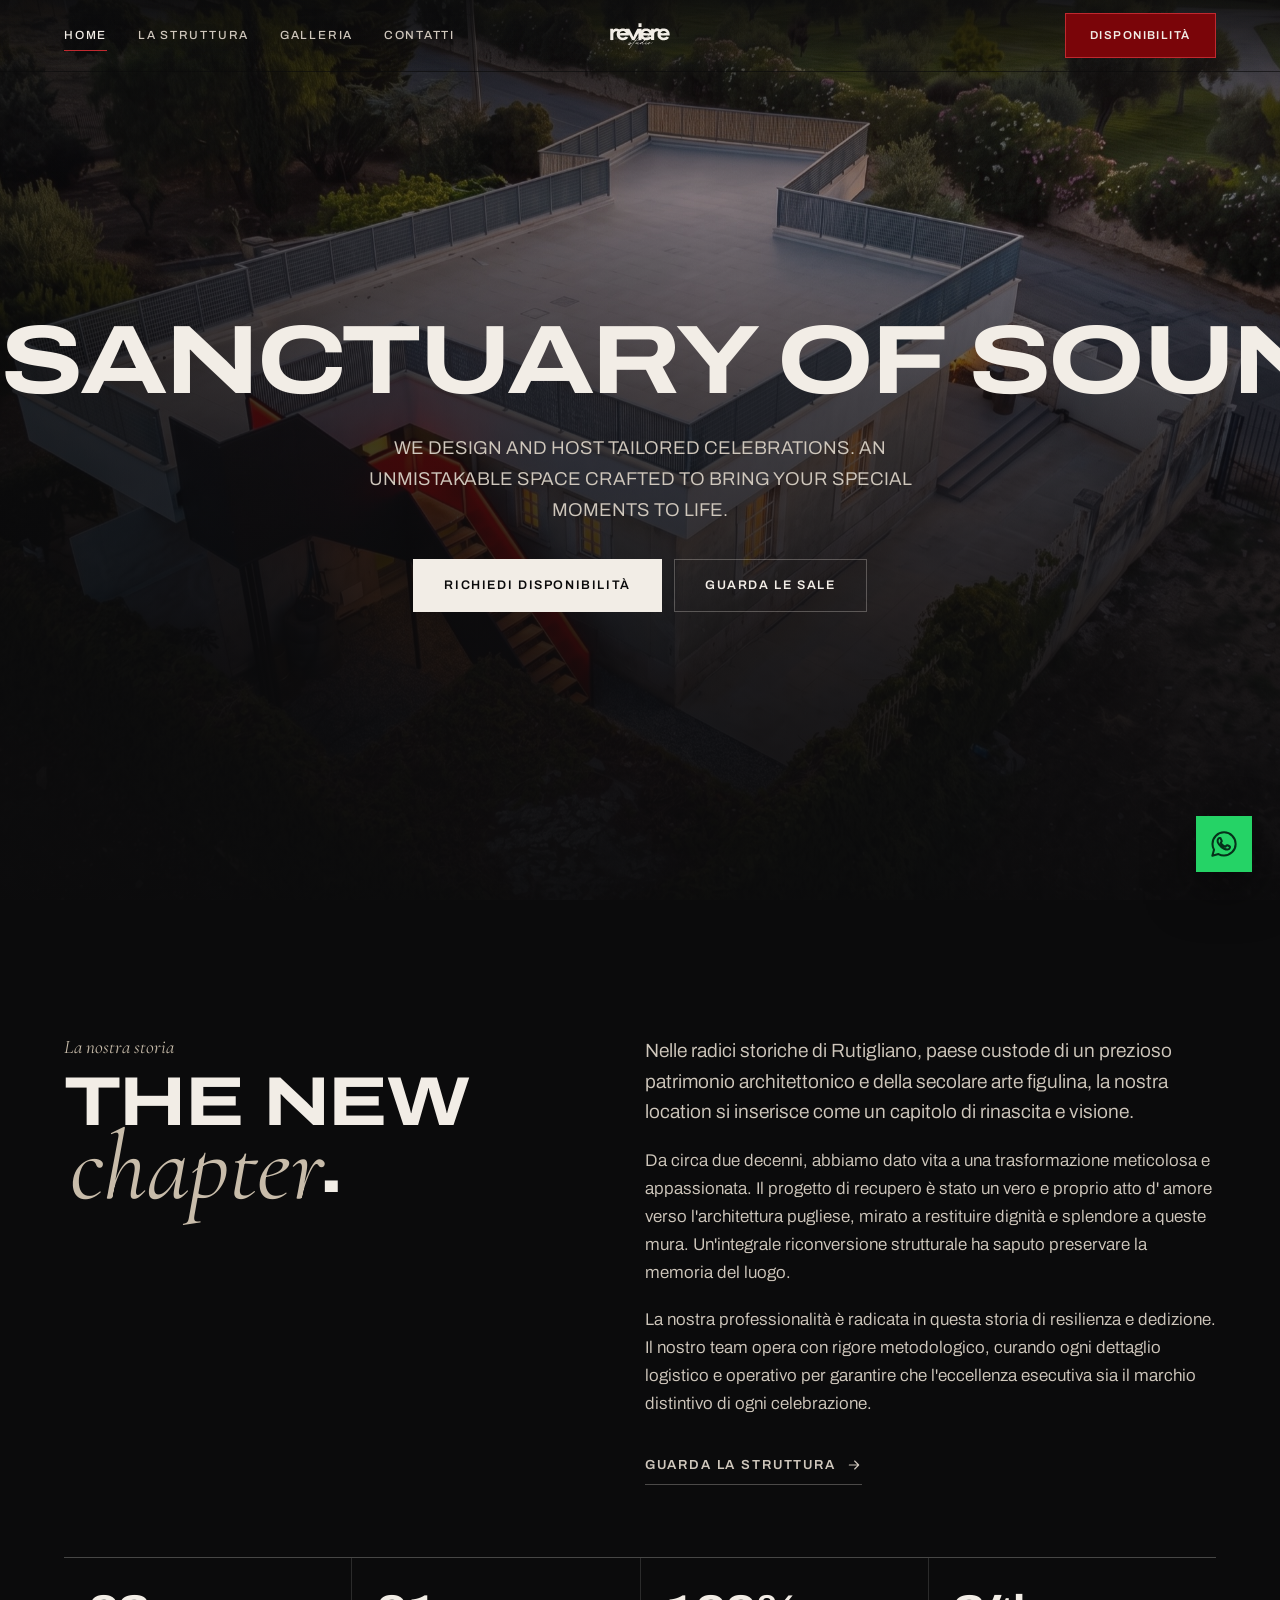
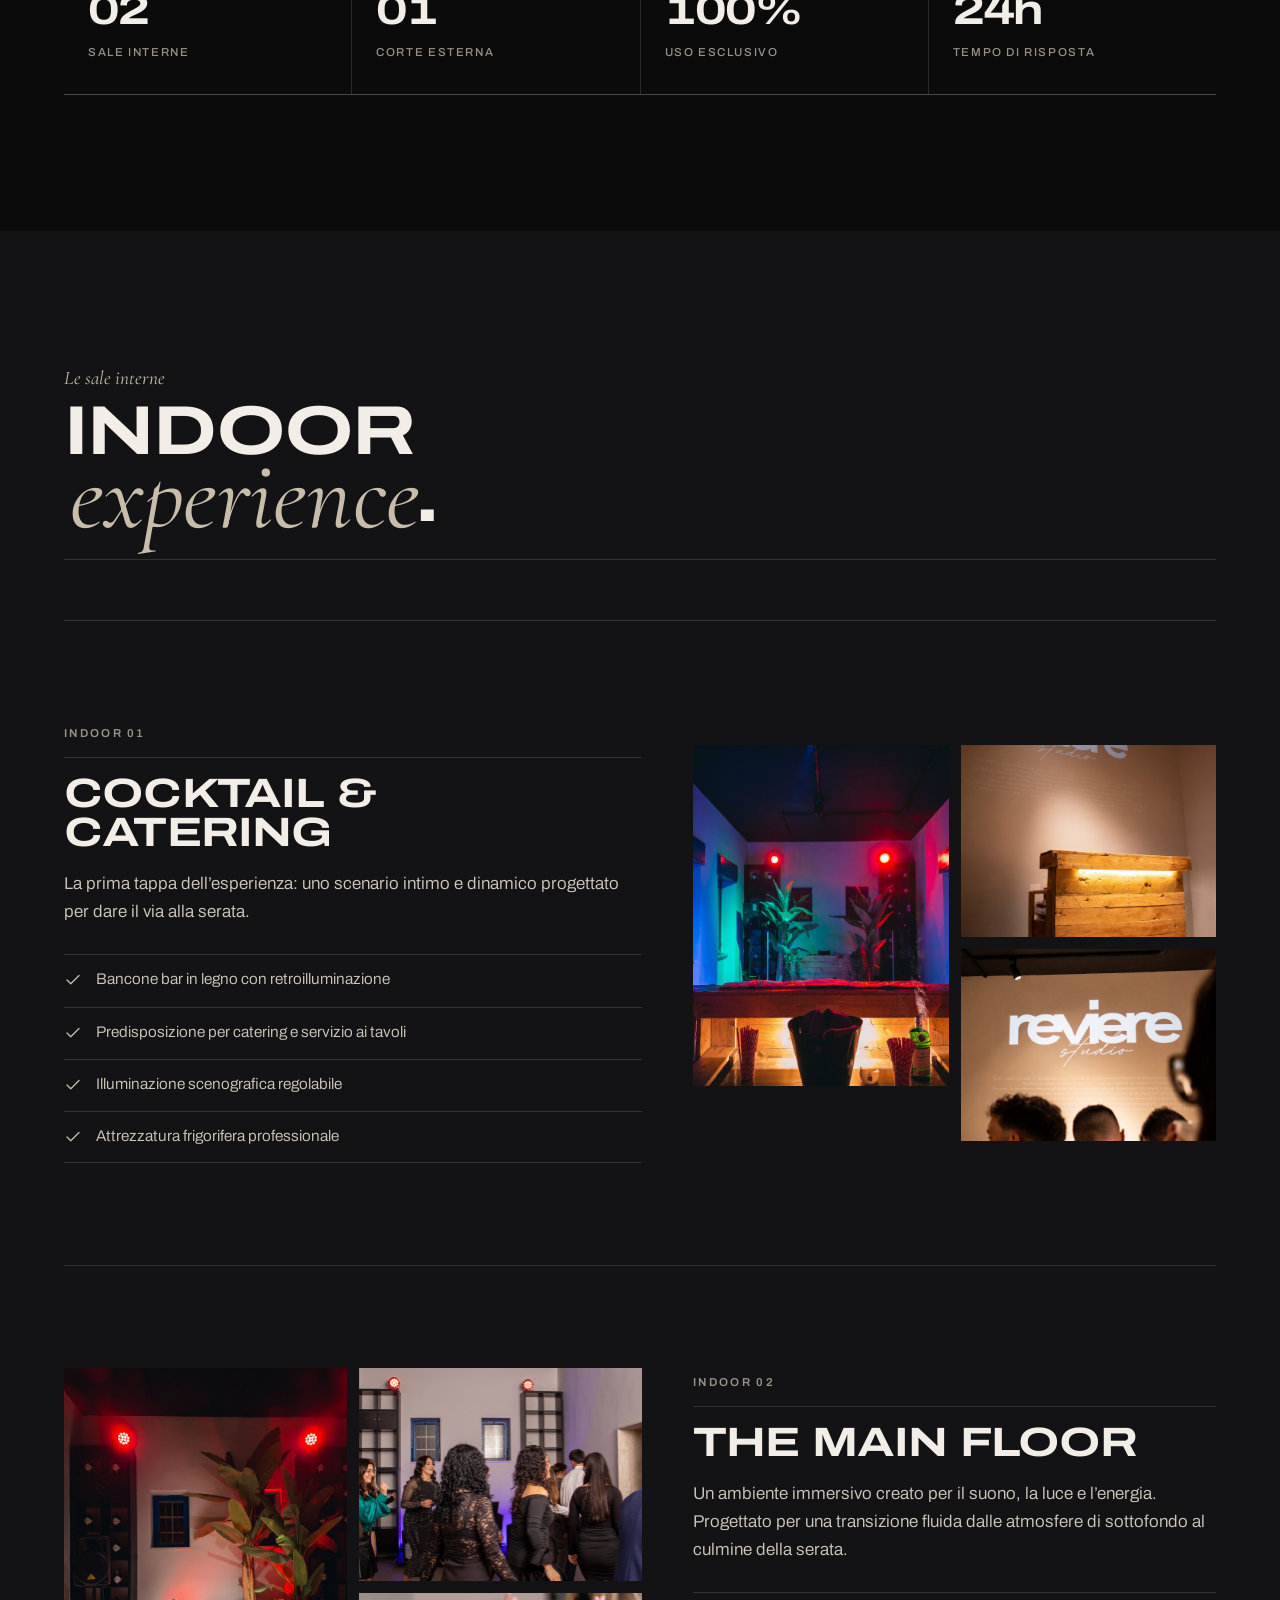
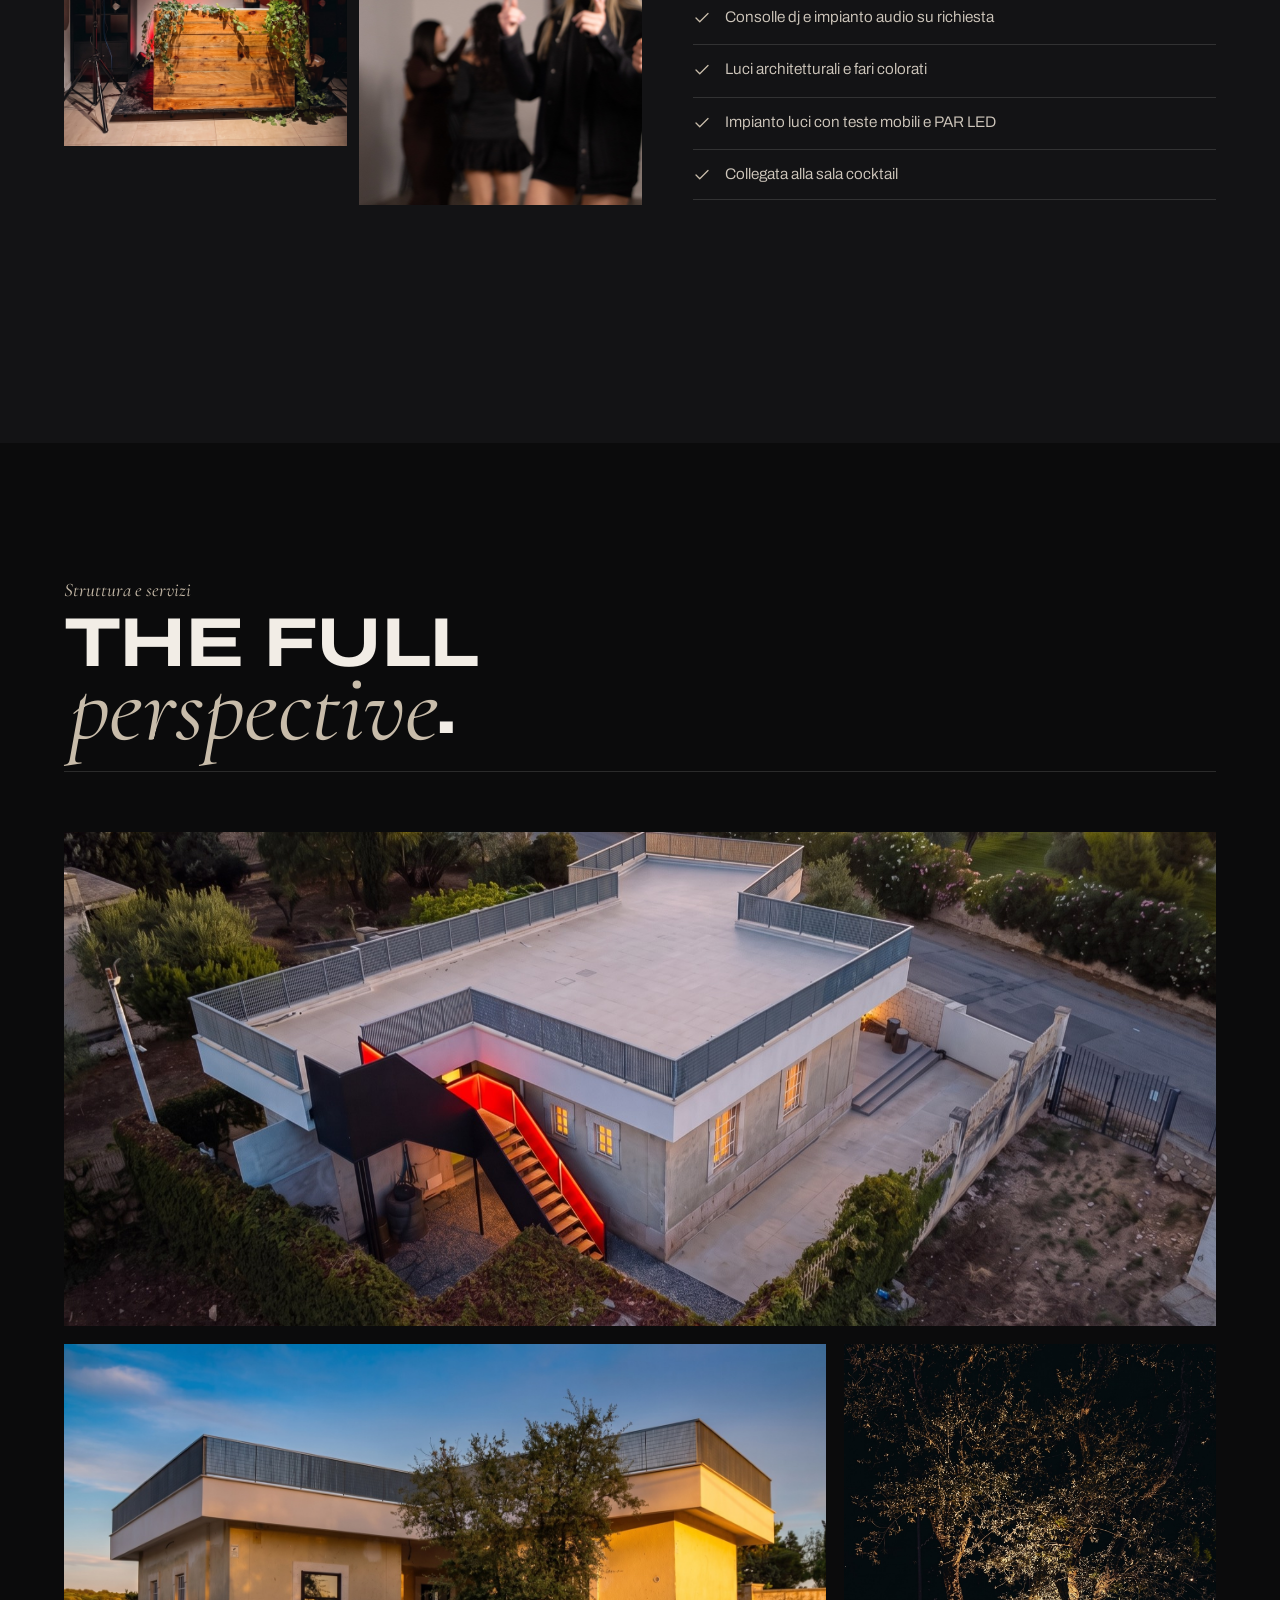
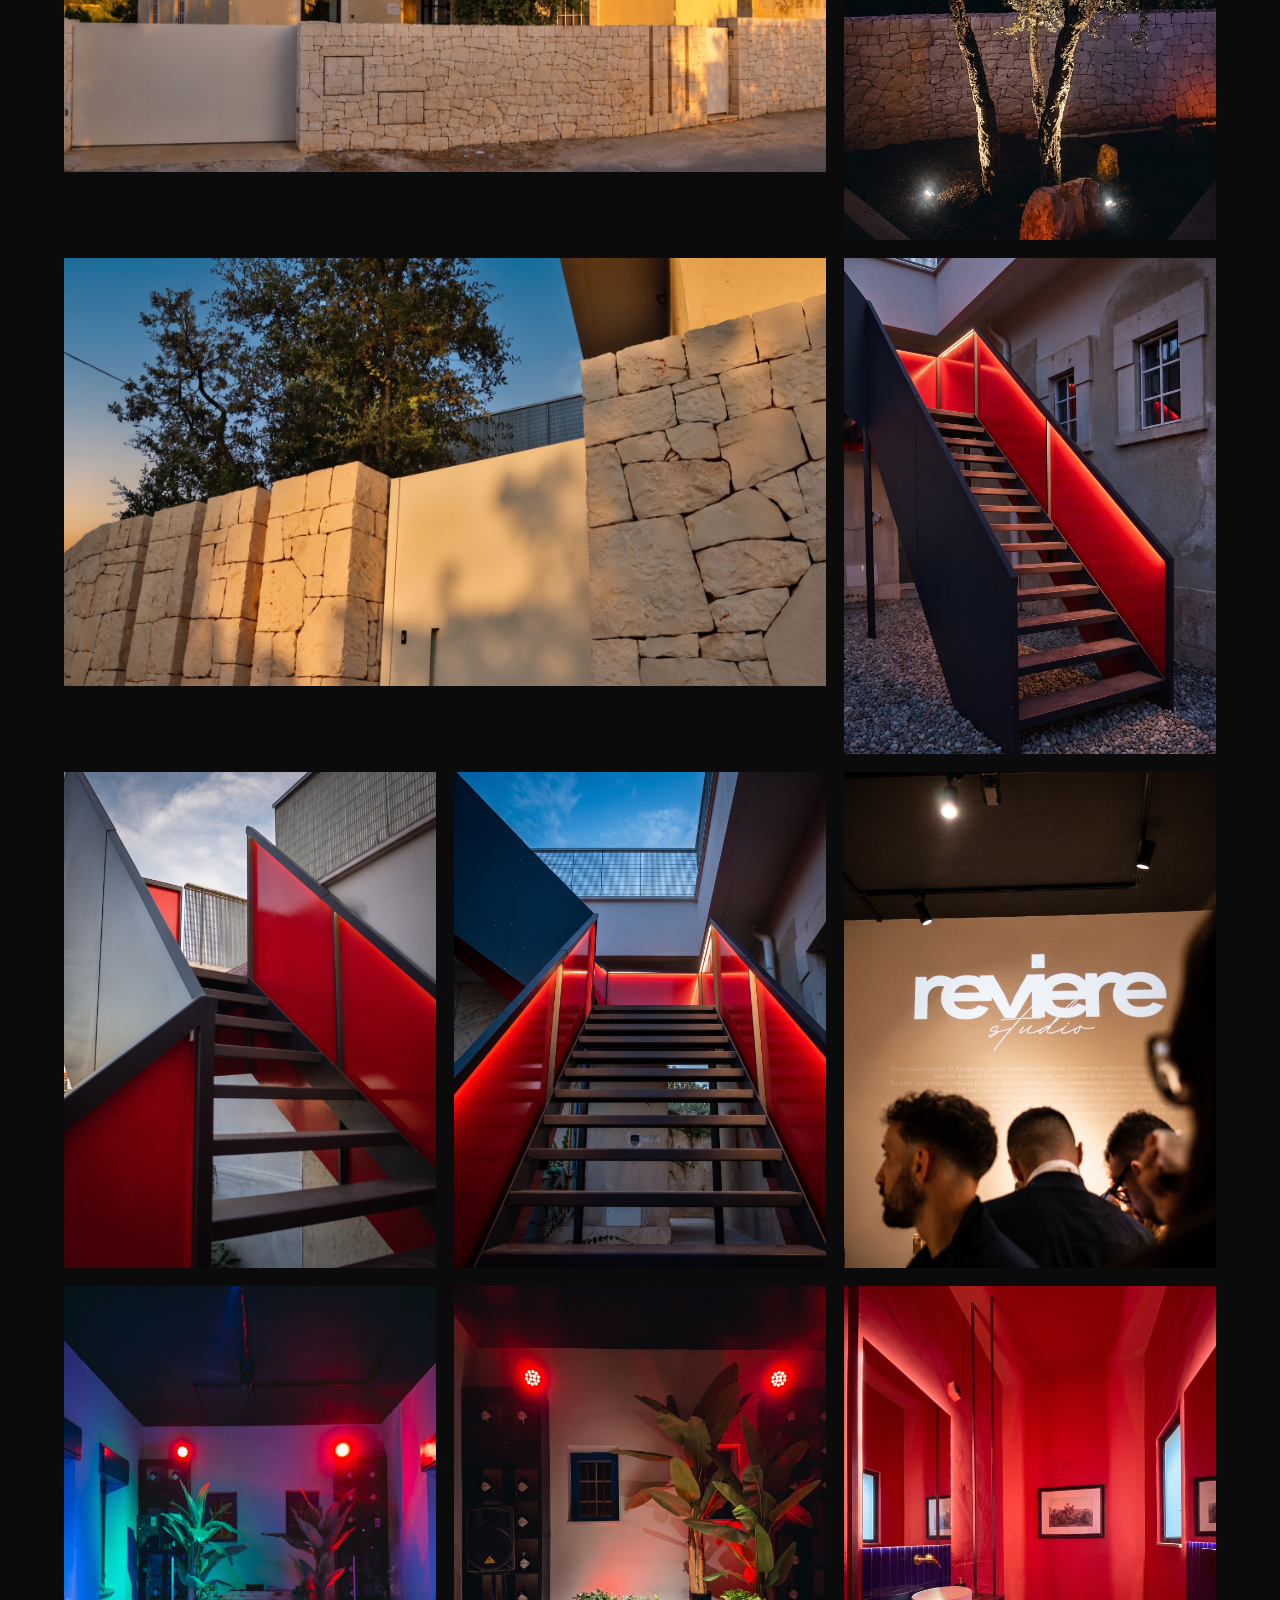
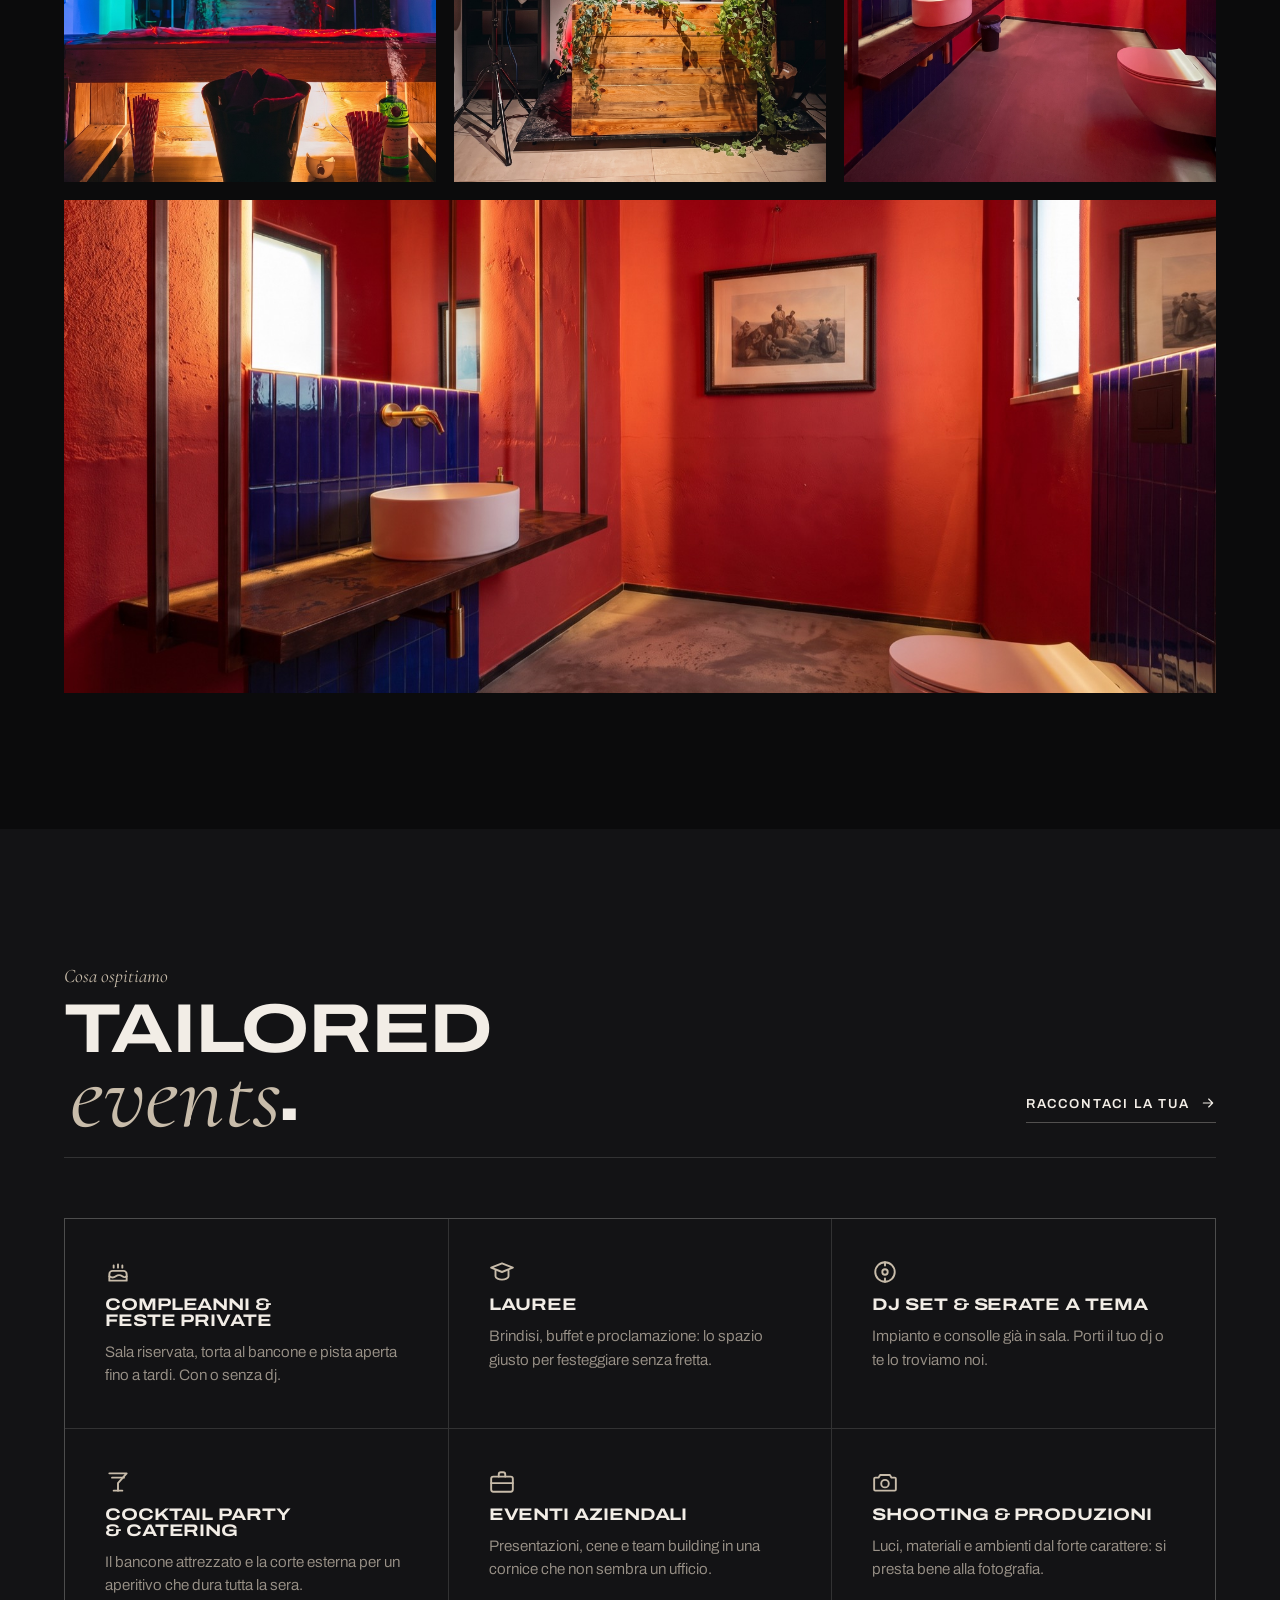
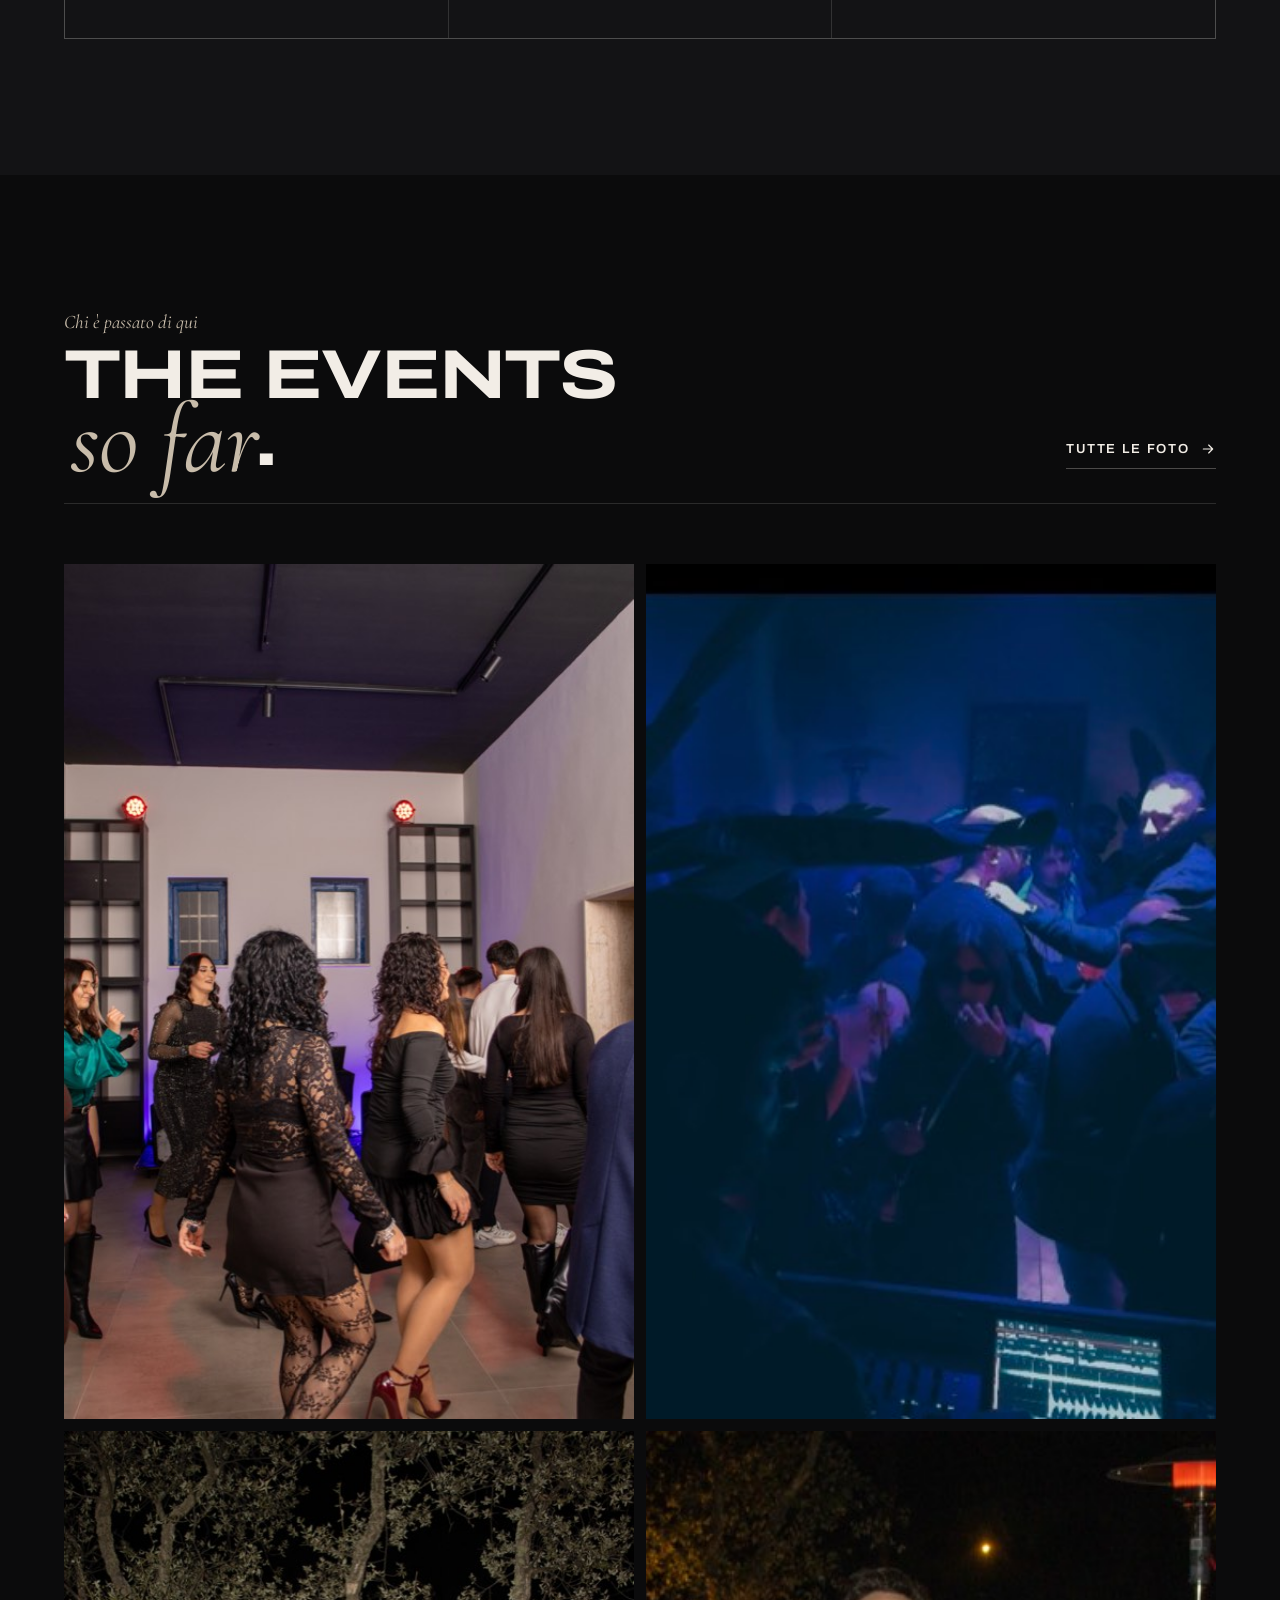
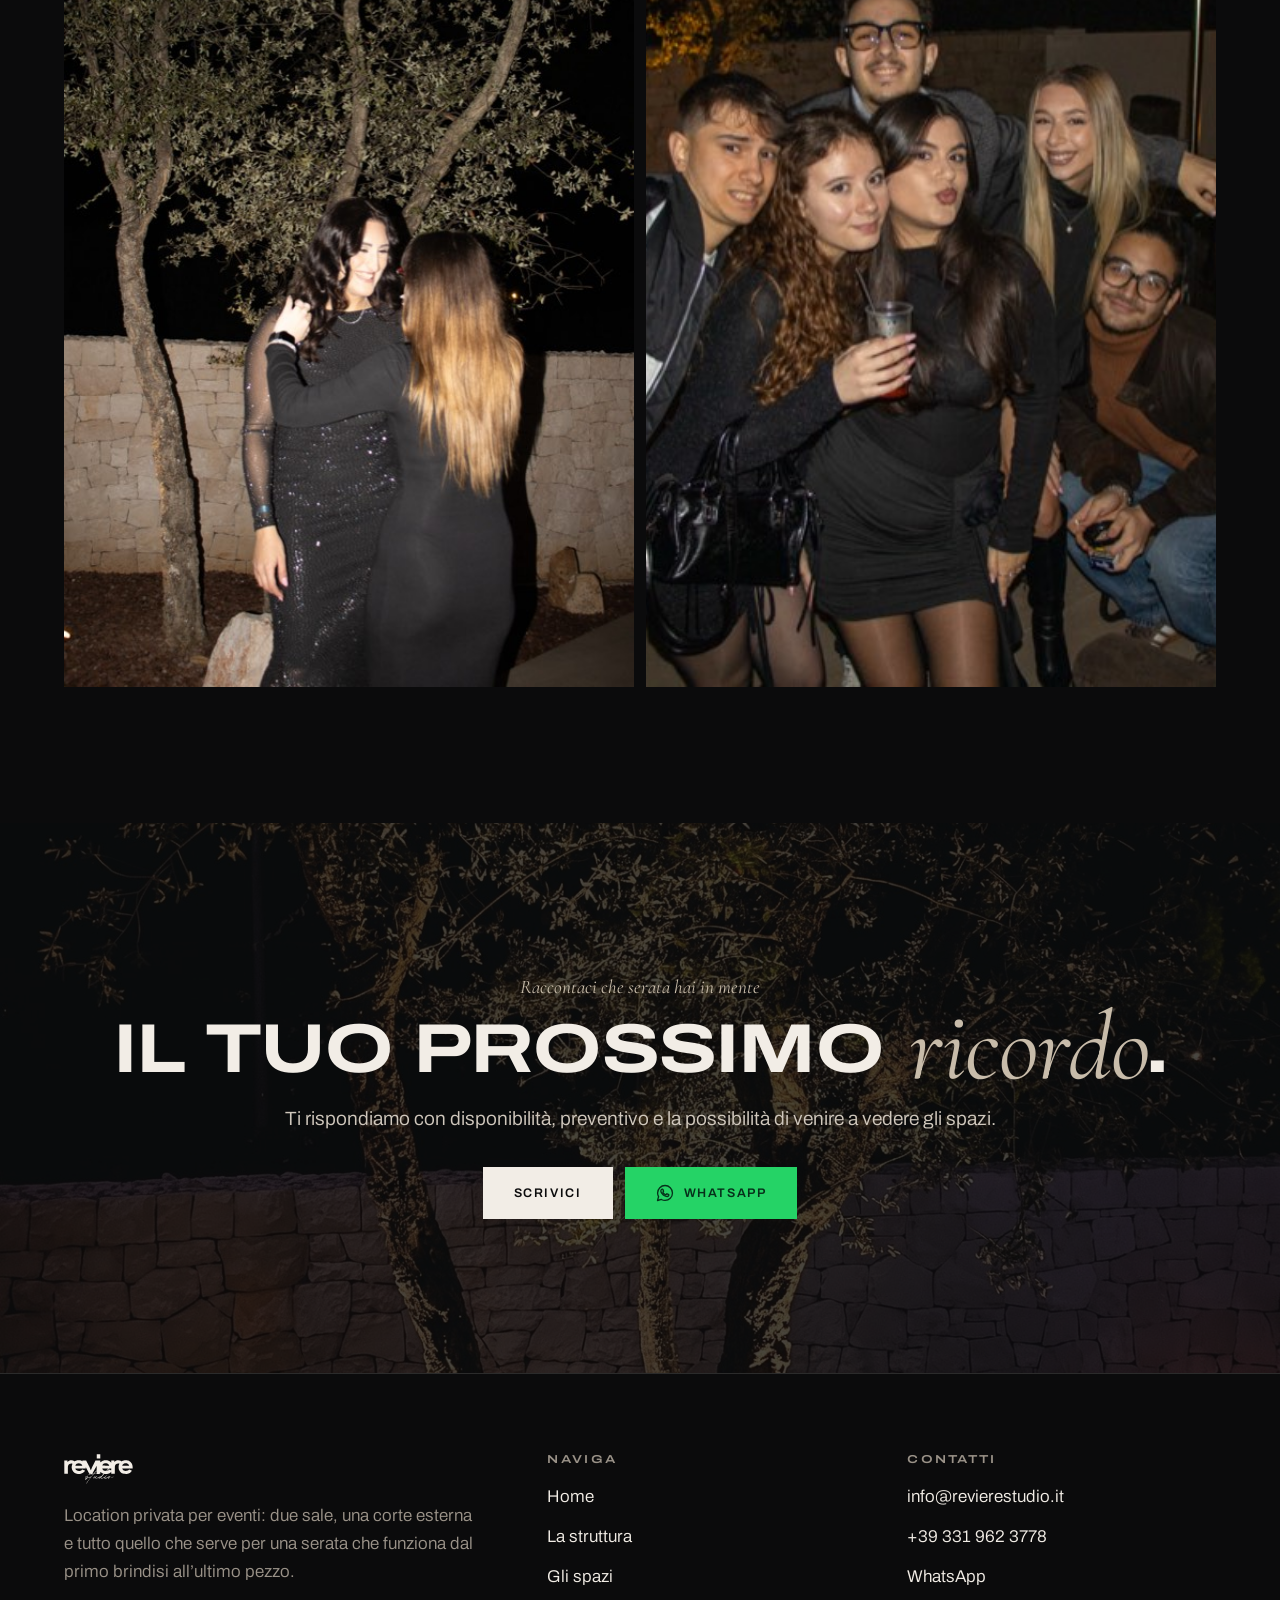
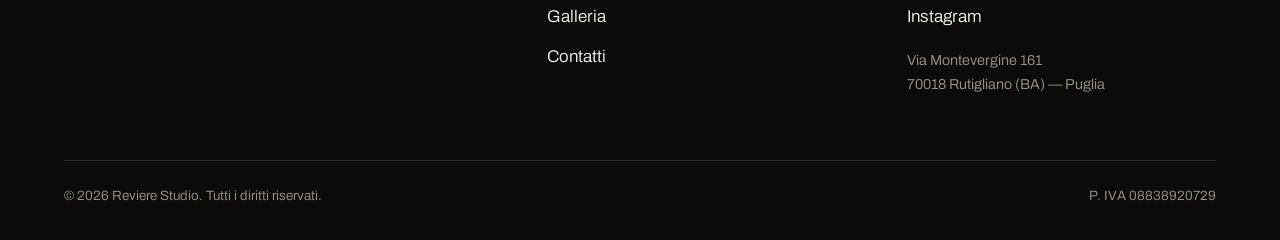
==== commit d4ef92e2: "new" ====
--- a/index.html
+++ b/index.html
@@ -23,7 +23,7 @@
   <link rel="preconnect" href="https://fonts.googleapis.com">
   <link rel="preconnect" href="https://fonts.gstatic.com" crossorigin>
   <link rel="stylesheet" href="https://fonts.googleapis.com/css2?family=Archivo:wdth,wght@62..125,300..800&family=Cormorant+Garamond:ital,wght@1,400;1,500;1,600&display=swap">
-  <link rel="stylesheet" href="assets/css/style.css?v=16">
+  <link rel="stylesheet" href="assets/css/style.css?v=18">
   <link rel="preload" as="image" href="assets/img/hero/foto-drone-1.jpg"
         media="(min-width: 768px)" fetchpriority="high">
   <link rel="preload" as="image" href="assets/img/hero/foto-drone-1-mobile.jpg"
@@ -218,7 +218,7 @@
         <div class="section-head reveal">
           <div class="section-head__text">
             <p class="eyebrow">Le sale interne</p>
-            <h2 class="display-lg">Due sale,<br>una <span class="script">serata</span>.</h2>
+            <h2 class="display-lg">Indoor<br> <span class="script">experience</span>.</h2>
           </div>
         </div>
 
@@ -230,18 +230,17 @@
           <figure class="is-wide"><img src="assets/img/studio/foto-scritta-reviere-studio.jpg" alt="Ospiti davanti alla parete con la scritta luminosa Reviere Studio" width="1344" height="1800" loading="lazy" decoding="async"></figure>
             </div>
             <div>
-              <p class="room__index">Sala 01</p>
+              <p class="room__index">Indoor 01</p>
               <h3 class="display-md room__title">Cocktail &amp; catering</h3>
               <div class="prose">
-                <p>Il bancone in legno massello, con la luce calda sotto il piano, &egrave; il cuore
-                di questa sala. Qui si fa l&rsquo;aperitivo, si serve il buffet, si taglia la torta.
-                Lo spazio resta libero al centro: si sta in piedi, si gira, ci si trova.</p>
+                <p>La prima tappa dell&rsquo;esperienza: uno scenario intimo e 
+                  dinamico progettato per dare il via alla serata.</p>
               </div>
               <ul class="feature-list">
             <li><svg class="" viewBox="0 0 24 24" fill="none" stroke="currentColor" stroke-width="1.75" stroke-linecap="round" stroke-linejoin="round" aria-hidden="true" ><path d="M20 6L9 17l-5-5"/></svg><span>Bancone bar in legno con retroilluminazione</span></li>
             <li><svg class="" viewBox="0 0 24 24" fill="none" stroke="currentColor" stroke-width="1.75" stroke-linecap="round" stroke-linejoin="round" aria-hidden="true" ><path d="M20 6L9 17l-5-5"/></svg><span>Predisposizione per catering e servizio ai tavoli</span></li>
             <li><svg class="" viewBox="0 0 24 24" fill="none" stroke="currentColor" stroke-width="1.75" stroke-linecap="round" stroke-linejoin="round" aria-hidden="true" ><path d="M20 6L9 17l-5-5"/></svg><span>Illuminazione scenografica regolabile</span></li>
-            <li><svg class="" viewBox="0 0 24 24" fill="none" stroke="currentColor" stroke-width="1.75" stroke-linecap="round" stroke-linejoin="round" aria-hidden="true" ><path d="M20 6L9 17l-5-5"/></svg><span>Accesso diretto alla corte esterna</span></li>
+            <li><svg class="" viewBox="0 0 24 24" fill="none" stroke="currentColor" stroke-width="1.75" stroke-linecap="round" stroke-linejoin="round" aria-hidden="true" ><path d="M20 6L9 17l-5-5"/></svg><span>Attrezzatura frigorifera professionale</span></li>
               </ul>
             </div>
           </div>
@@ -255,17 +254,15 @@
           <figure class="is-wide"><img src="assets/img/gallery/img-3338.jpg" alt="Primo piano del mixer del dj con la pista sullo sfondo" width="1133" height="1700" loading="lazy" decoding="async"></figure>
             </div>
             <div>
-              <p class="room__index">Sala 02</p>
-              <h3 class="display-md room__title">Sala ballo &amp; dj</h3>
+              <p class="room__index">Indoor 02</p>
+              <h3 class="display-md room__title">The main floor</h3>
               <div class="prose">
-                <p>Consolle, impianto audio e luci gi&agrave; montati: il dj arriva, attacca e si parte.
-                Le pareti cambiano colore a seconda del set, il pavimento &egrave; libero da un capo
-                all&rsquo;altro. &Egrave; la sala dove la serata alza il volume.</p>
+                <p>Un ambiente immersivo creato per il suono, la luce e l&rsquo;energia. Progettato per una transizione fluida dalle atmosfere di sottofondo al culmine della serata.</p>
               </div>
               <ul class="feature-list">
-            <li><svg class="" viewBox="0 0 24 24" fill="none" stroke="currentColor" stroke-width="1.75" stroke-linecap="round" stroke-linejoin="round" aria-hidden="true" ><path d="M20 6L9 17l-5-5"/></svg><span>Consolle dj e impianto audio in sala</span></li>
+            <li><svg class="" viewBox="0 0 24 24" fill="none" stroke="currentColor" stroke-width="1.75" stroke-linecap="round" stroke-linejoin="round" aria-hidden="true" ><path d="M20 6L9 17l-5-5"/></svg><span>Consolle dj e impianto audio su richiesta</span></li>
             <li><svg class="" viewBox="0 0 24 24" fill="none" stroke="currentColor" stroke-width="1.75" stroke-linecap="round" stroke-linejoin="round" aria-hidden="true" ><path d="M20 6L9 17l-5-5"/></svg><span>Luci architetturali e fari colorati</span></li>
-            <li><svg class="" viewBox="0 0 24 24" fill="none" stroke="currentColor" stroke-width="1.75" stroke-linecap="round" stroke-linejoin="round" aria-hidden="true" ><path d="M20 6L9 17l-5-5"/></svg><span>Pista libera senza colonne al centro</span></li>
+            <li><svg class="" viewBox="0 0 24 24" fill="none" stroke="currentColor" stroke-width="1.75" stroke-linecap="round" stroke-linejoin="round" aria-hidden="true" ><path d="M20 6L9 17l-5-5"/></svg><span>Impianto luci con teste mobili e PAR LED</span></li>
             <li><svg class="" viewBox="0 0 24 24" fill="none" stroke="currentColor" stroke-width="1.75" stroke-linecap="round" stroke-linejoin="round" aria-hidden="true" ><path d="M20 6L9 17l-5-5"/></svg><span>Collegata alla sala cocktail</span></li>
               </ul>
             </div>
@@ -278,73 +275,47 @@
       <div class="wrap">
         <div class="section-head reveal">
           <div class="section-head__text">
-            <p class="eyebrow">Dalla corte ai servizi</p>
-            <h2 class="display-lg">Ogni angolo,<br>per <span class="script">intero</span>.</h2>
-          </div>
-          <div class="section-head__aside">
-            <p class="lead">
-              Tutte le foto della struttura, senza ritocchi di scena.
-              Quello che vedi &egrave; quello che trovi.
-            </p>
+            <p class="eyebrow">Struttura e servizi</p>
+            <h2 class="display-lg">The full<br> <span class="script">perspective</span>.</h2>
           </div>
         </div>
 
         <div class="bento reveal">
           <figure class="span-hero">
             <img src="assets/img/studio/foto-drone-1.jpg" alt="La struttura vista dal drone: tetto piano, scala esterna rossa e corte recintata" width="1800" height="1004" loading="lazy" decoding="async">
-            <figcaption>Vista dall&rsquo;alto</figcaption>
           </figure>
           <figure class="span-wide">
             <img src="assets/img/studio/foto-panoramica-esterna.jpg" alt="Panoramica della villa al tramonto con il muro in pietra e l&rsquo;ulivo sul tetto" width="1800" height="1004" loading="lazy" decoding="async">
-            <figcaption>Panoramica esterna</figcaption>
-          </figure>
-          <figure class="">
-            <img src="assets/img/studio/foto-drone-fronte-verticale.jpg" alt="Il fronte della struttura ripreso dall&rsquo;alto in verticale" width="1344" height="1800" loading="lazy" decoding="async">
-            <figcaption>Il fronte</figcaption>
           </figure>
           <figure class="">
             <img src="assets/img/studio/foto-albero.jpg" alt="Due ulivi illuminati dal basso davanti al muro in pietra, di notte" width="1344" height="1800" loading="lazy" decoding="async">
-            <figcaption>Gli ulivi</figcaption>
           </figure>
           <figure class="span-wide">
             <img src="assets/img/studio/foto-ingresso-orizzontale.jpg" alt="Il muro in pietra dell&rsquo;ingresso con l&rsquo;albero alle spalle al tramonto" width="1800" height="1004" loading="lazy" decoding="async">
-            <figcaption>L&rsquo;ingresso</figcaption>
           </figure>
           <figure class="">
             <img src="assets/img/studio/foto-scala-1.jpg" alt="Scala esterna in legno e ferro con parete retroilluminata di rosso" width="1344" height="1800" loading="lazy" decoding="async">
-            <figcaption>La scala</figcaption>
           </figure>
           <figure class="">
             <img src="assets/img/studio/foto-scala-2.jpg" alt="La scala esterna vista dal basso con la luce rossa che ne segue il profilo" width="1344" height="1800" loading="lazy" decoding="async">
-            <figcaption>Salita al primo piano</figcaption>
           </figure>
           <figure class="">
             <img src="assets/img/studio/foto-scala-3.jpg" alt="Dettaglio dei gradini in legno della scala esterna" width="1344" height="1800" loading="lazy" decoding="async">
-            <figcaption>Dettaglio dei gradini</figcaption>
-          </figure>
-          <figure class="span-wide">
-            <img src="assets/img/studio/foto-drone-fronte.jpg" alt="La villa e il muro di cinta in pietra visti frontalmente all&rsquo;ora dorata" width="1800" height="1004" loading="lazy" decoding="async">
-            <figcaption>Il perimetro</figcaption>
           </figure>
           <figure class="">
             <img src="assets/img/studio/foto-scritta-reviere-studio.jpg" alt="La parete interna con la scritta luminosa Reviere Studio e ospiti in primo piano" width="1344" height="1800" loading="lazy" decoding="async">
-            <figcaption>La parete del logo</figcaption>
           </figure>
           <figure class="">
             <img src="assets/img/studio/foto-bancone-2.jpg" alt="Il bancone della sala cocktail con luci rosse e blu" width="1344" height="1800" loading="lazy" decoding="async">
-            <figcaption>Il bancone</figcaption>
           </figure>
           <figure class="">
             <img src="assets/img/studio/foto-parete-console.jpg" alt="La consolle del dj con i fari rossi e le piante ai lati" width="1344" height="1800" loading="lazy" decoding="async">
-            <figcaption>La consolle</figcaption>
           </figure>
           <figure class="">
             <img src="assets/img/studio/foto-bagno.jpg" alt="Bagno interno con pareti rosse, piastrelle blu e lavabo tondo" width="1344" height="1800" loading="lazy" decoding="async">
-            <figcaption>I servizi</figcaption>
           </figure>
           <figure class="span-hero">
             <img src="assets/img/studio/foto-bagno-orizzontale.jpg" alt="Vista orizzontale del bagno rosso con specchio e stampe alle pareti" width="1800" height="1004" loading="lazy" decoding="async">
-            <figcaption>Dettaglio dei servizi</figcaption>
           </figure>
         </div>
       </div>
@@ -355,7 +326,7 @@
         <div class="section-head reveal">
           <div class="section-head__text">
             <p class="eyebrow">Cosa ospitiamo</p>
-            <h2 class="display-lg">Serate su <span class="script">misura</span>.</h2>
+            <h2 class="display-lg">Tailored <br><span class="script">events</span>.</br></h2>
           </div>
           <div class="section-head__aside">
             <a class="link-underline" href="contatti.html">Raccontaci la tua <svg class="" viewBox="0 0 24 24" fill="none" stroke="currentColor" stroke-width="1.75" stroke-linecap="round" stroke-linejoin="round" aria-hidden="true" ><path d="M5 12h14M13 6l6 6-6 6"/></svg></a>
@@ -401,7 +372,7 @@
         <div class="section-head reveal">
           <div class="section-head__text">
             <p class="eyebrow">Chi &egrave; passato di qui</p>
-            <h2 class="display-lg">Com&rsquo;&egrave; andata<br><span class="script">finora</span>.</h2>
+            <h2 class="display-lg">The events <br><span class="script">so far</span>.</h2>
           </div>
           <div class="section-head__aside">
             <a class="link-underline" href="galleria.html">Tutte le foto <svg class="" viewBox="0 0 24 24" fill="none" stroke="currentColor" stroke-width="1.75" stroke-linecap="round" stroke-linejoin="round" aria-hidden="true" ><path d="M5 12h14M13 6l6 6-6 6"/></svg></a>
@@ -473,7 +444,7 @@
 
       <div class="footer__bottom">
         <span>&copy; <span data-year>2026</span> Reviere Studio. Tutti i diritti riservati.</span>
-        <span>P. IVA 00000000000</span>
+        <span>P. IVA 08838920729</span>
       </div>
     </div>
   </footer>
@@ -482,6 +453,6 @@
     <svg class="" viewBox="0 0 24 24" fill="none" stroke="currentColor" stroke-width="1.75" stroke-linecap="round" stroke-linejoin="round" aria-hidden="true" ><path d="M12.04 2C6.58 2 2.13 6.45 2.13 11.91c0 1.75.46 3.45 1.32 4.95L2 22l5.25-1.38a9.9 9.9 0 0 0 4.79 1.22h.01c5.46 0 9.91-4.45 9.91-9.91S17.5 2 12.04 2z" fill="none"/><path d="M9.2 7.3c-.2-.45-.4-.46-.6-.47h-.5c-.17 0-.46.07-.7.32-.24.25-.92.9-.92 2.18s.94 2.53 1.07 2.71c.13.17 1.82 2.92 4.49 3.98 2.22.87 2.67.7 3.15.66.48-.05 1.55-.63 1.77-1.24.22-.61.22-1.13.15-1.24-.06-.11-.24-.17-.5-.3-.26-.13-1.55-.76-1.79-.85-.24-.09-.41-.13-.59.13-.17.25-.67.85-.82 1.02-.15.18-.3.2-.56.07-.26-.13-1.11-.41-2.11-1.3-.78-.7-1.31-1.55-1.46-1.81-.15-.26-.02-.4.11-.53.12-.12.26-.3.39-.46.13-.15.17-.26.26-.44.09-.17.04-.33-.02-.46-.07-.13-.58-1.42-.8-1.94z"/></svg>
   </a>
 
-  <script src="assets/js/main.js?v=16" defer></script>
+  <script src="assets/js/main.js?v=18" defer></script>
 </body>
 </html>
--- a/assets/css/style.css
+++ b/assets/css/style.css
@@ -705,6 +705,12 @@
   grid-template-columns: 1fr;
   align-items: center;
 }
+/* In colonna singola le foto vanno dopo il testo: prima si legge di che
+   sala si tratta, poi la si vede. Nel markup le figure restano prima
+   perche' sul desktop a due colonne devono poter stare a sinistra. */
+@media (max-width: 959px) {
+  .room__media { order: 2; }
+}
 @media (min-width: 960px) {
   .room__grid { grid-template-columns: 1.05fr 0.95fr; }
   .room--reverse .room__media { order: 2; }
@@ -1093,15 +1099,33 @@
   color: var(--muted);
   line-height: 1.5;
 }
-.consent input {
+.consent input[type='checkbox'] {
+  appearance: none;
+  -webkit-appearance: none;
   width: 22px;
   height: 22px;
   min-height: 0;
   flex: none;
   margin-top: 2px;
-  accent-color: var(--red-line);
   padding: 0;
-}
+  background: var(--ink-2);
+  border: 1px solid var(--line-strong);
+  transition: background var(--dur-fast) var(--ease),
+              border-color var(--dur-fast) var(--ease);
+}
+
+.consent input[type='checkbox']:hover { border-color: var(--bone-dim); }
+
+/* Da spuntata si riempie del rosso di marchio con il segno avorio:
+   9,7:1 di contrasto, e il bordo piu' chiaro stacca la forma dal fondo. */
+.consent input[type='checkbox']:checked {
+  background: var(--red)
+    url("data:image/svg+xml,%3Csvg xmlns='http://www.w3.org/2000/svg' viewBox='0 0 24 24' fill='none' stroke='%23F2EDE6' stroke-width='3.5' stroke-linecap='round' stroke-linejoin='round'%3E%3Cpath d='M20 6L9 17l-5-5'/%3E%3C/svg%3E")
+    center / 14px 14px no-repeat;
+  border-color: var(--red-line);
+}
+
+.field.has-error .consent input[type='checkbox'] { border-color: var(--danger); }
 
 /* Contact info panel */
 .contact-card {
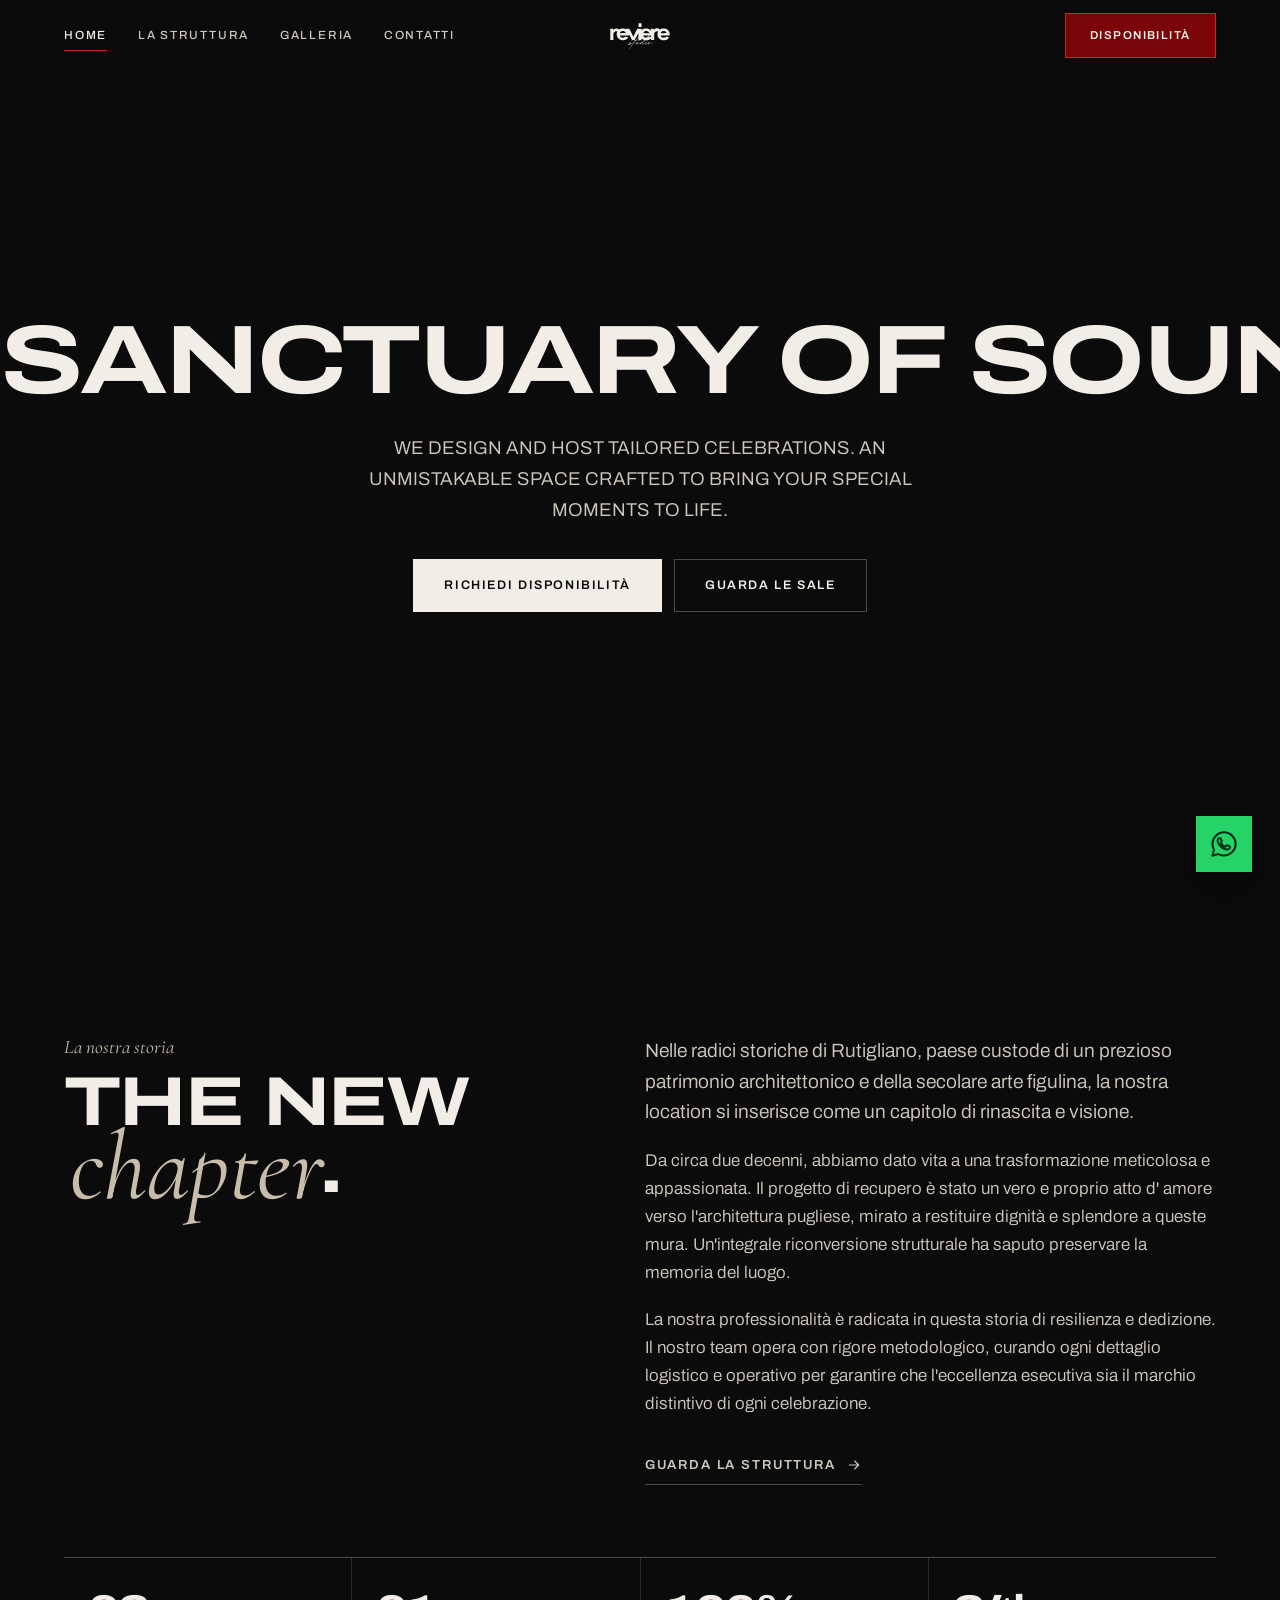
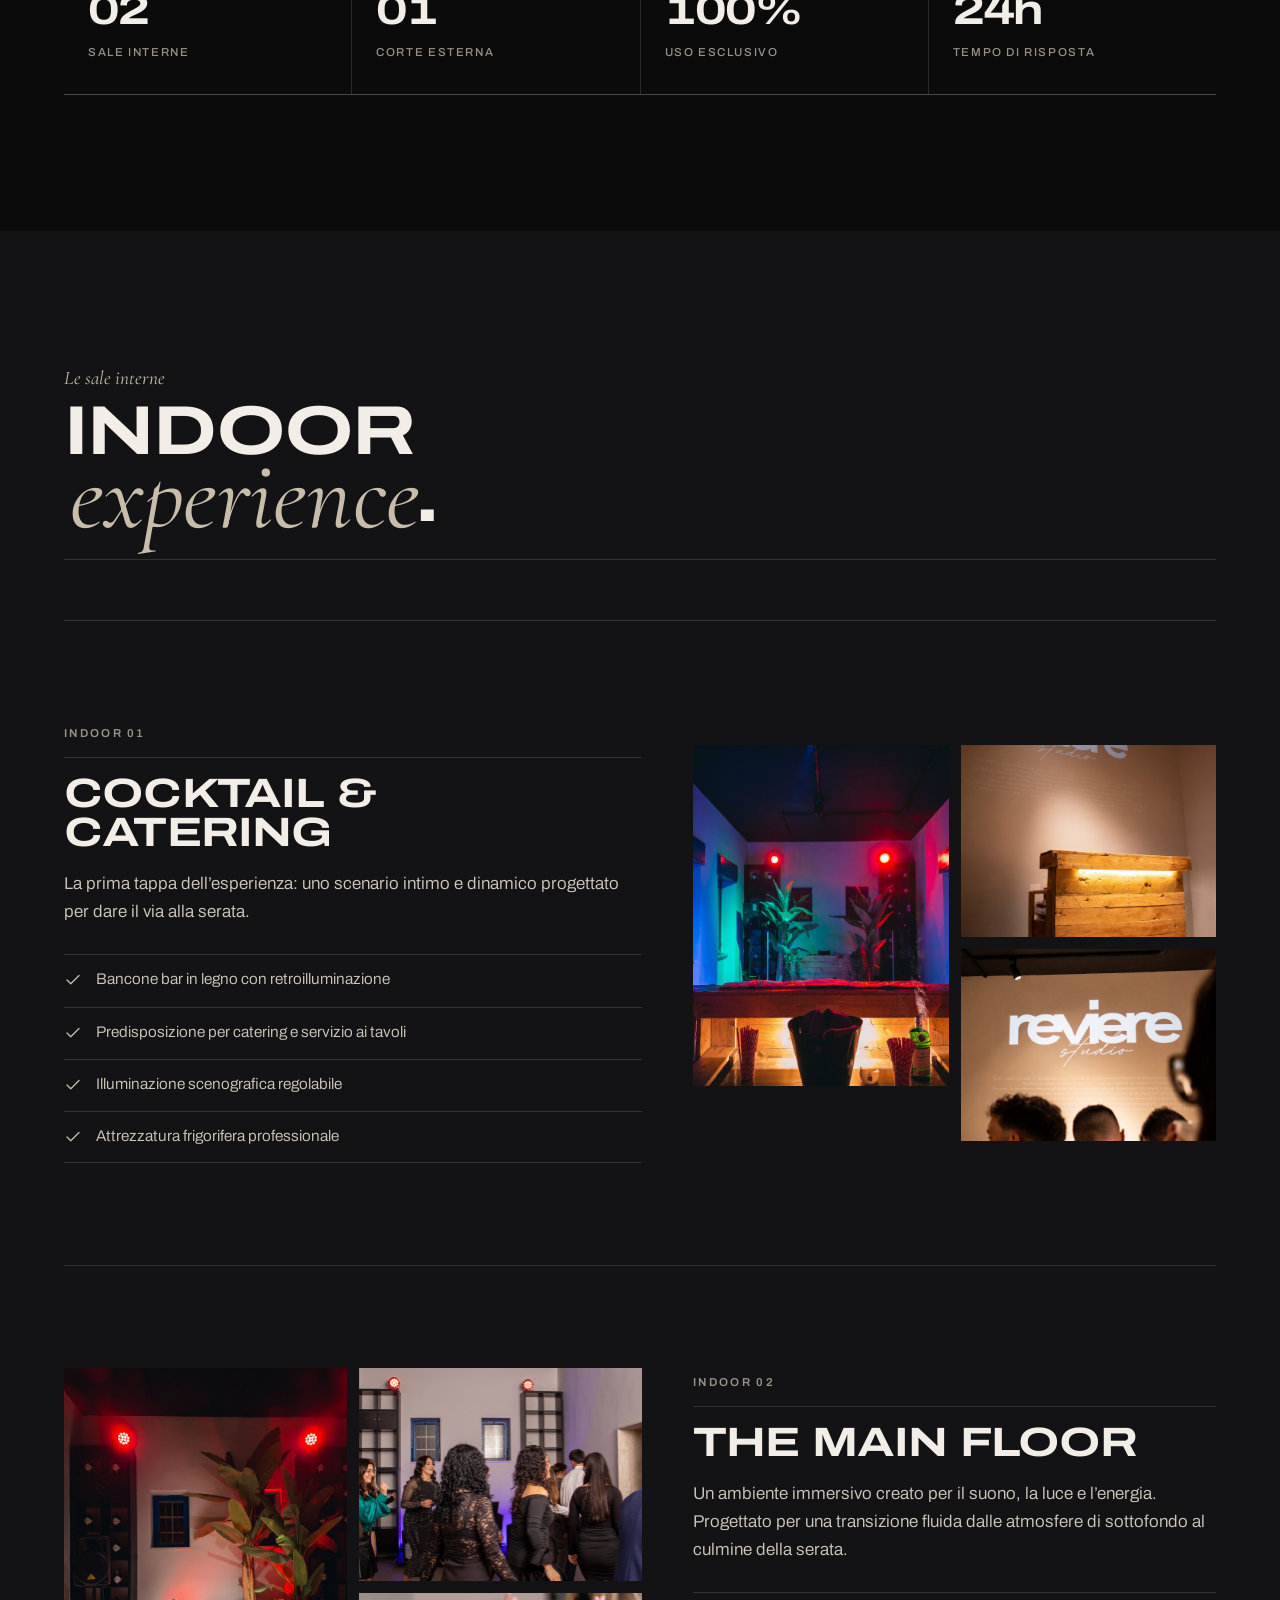
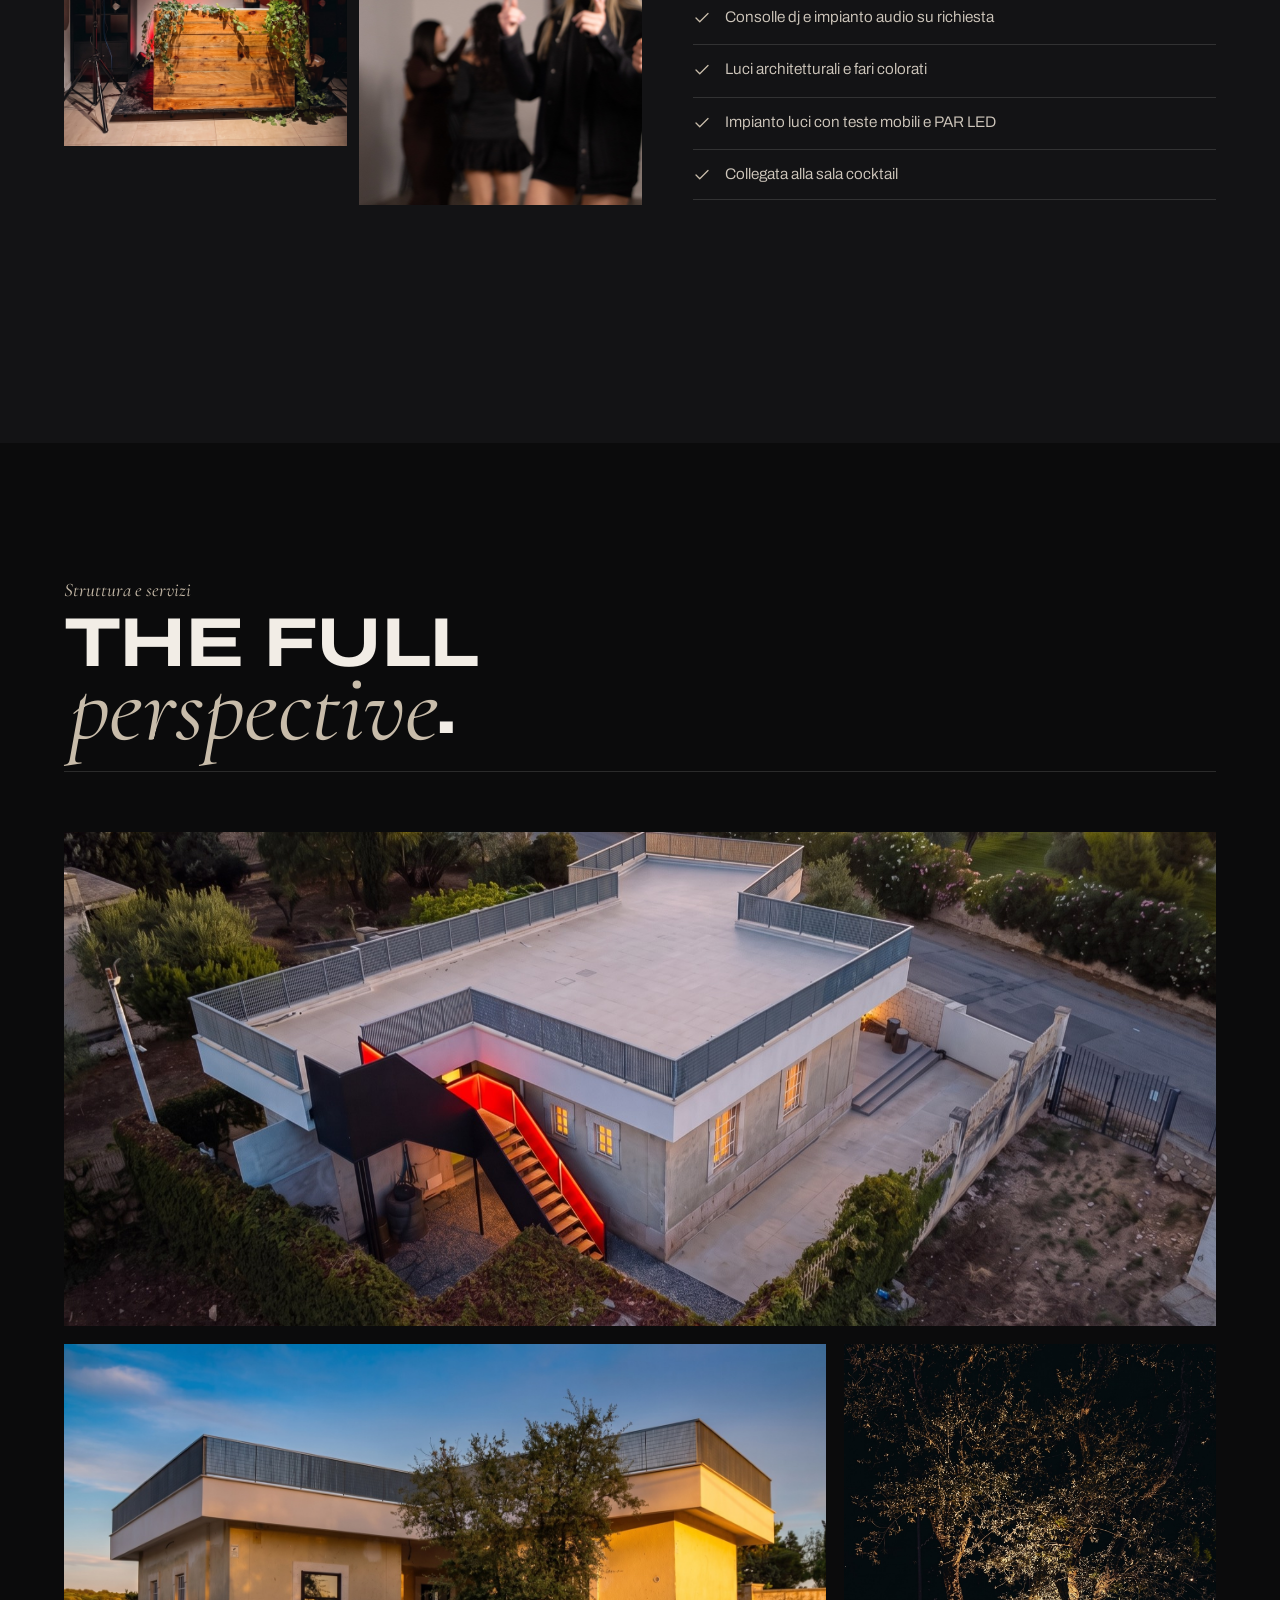
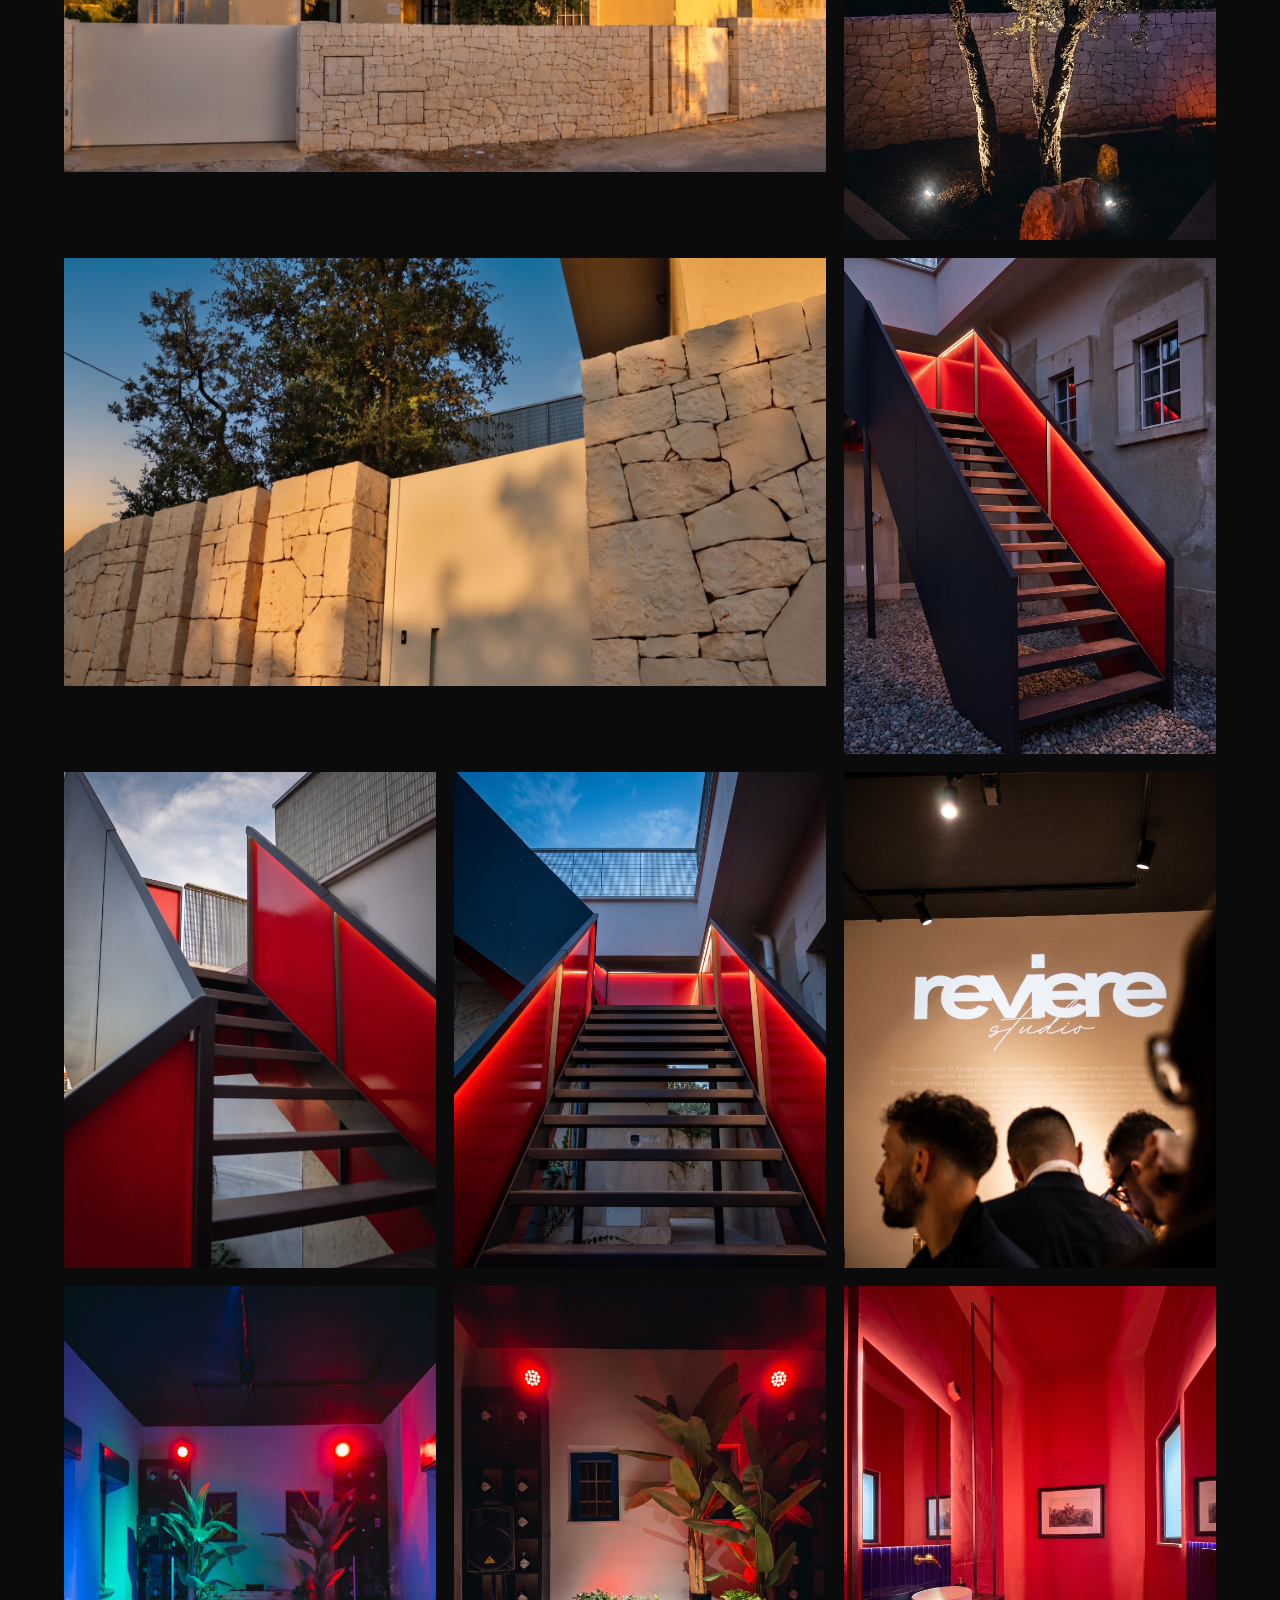
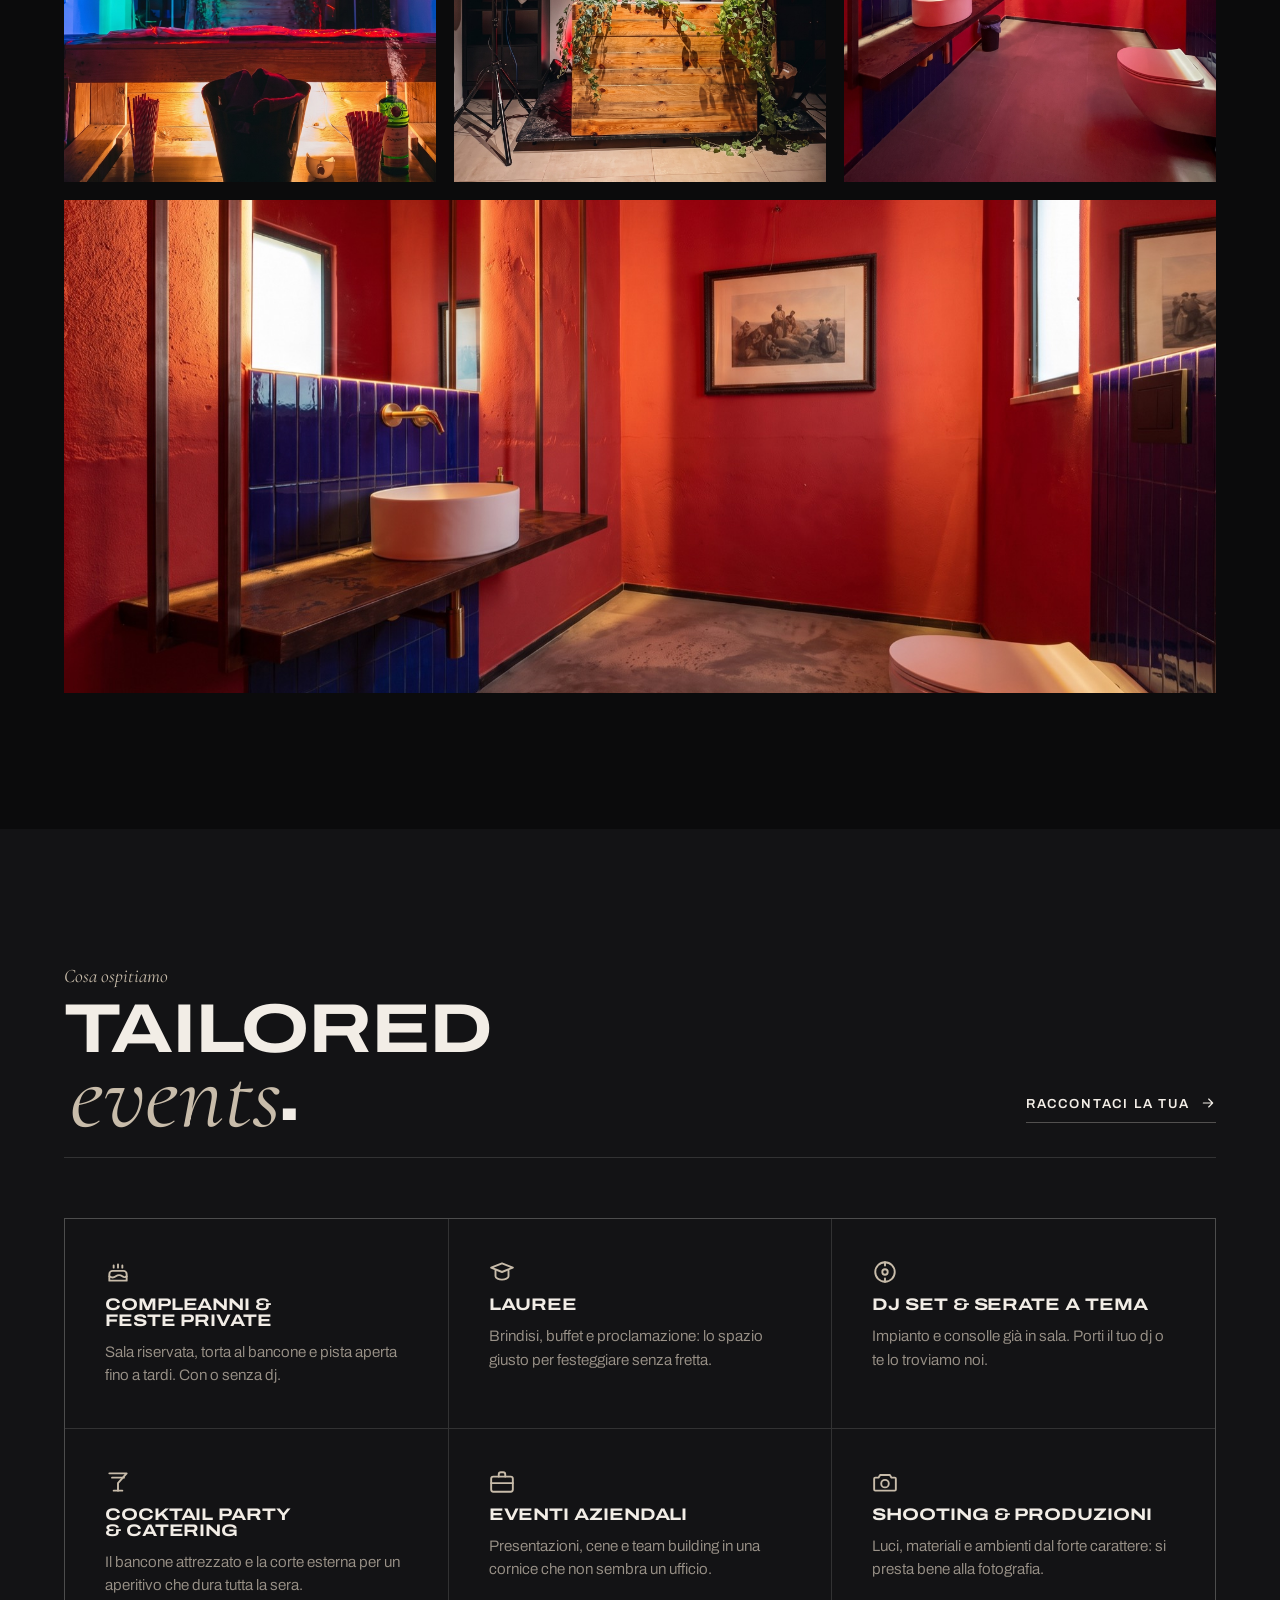
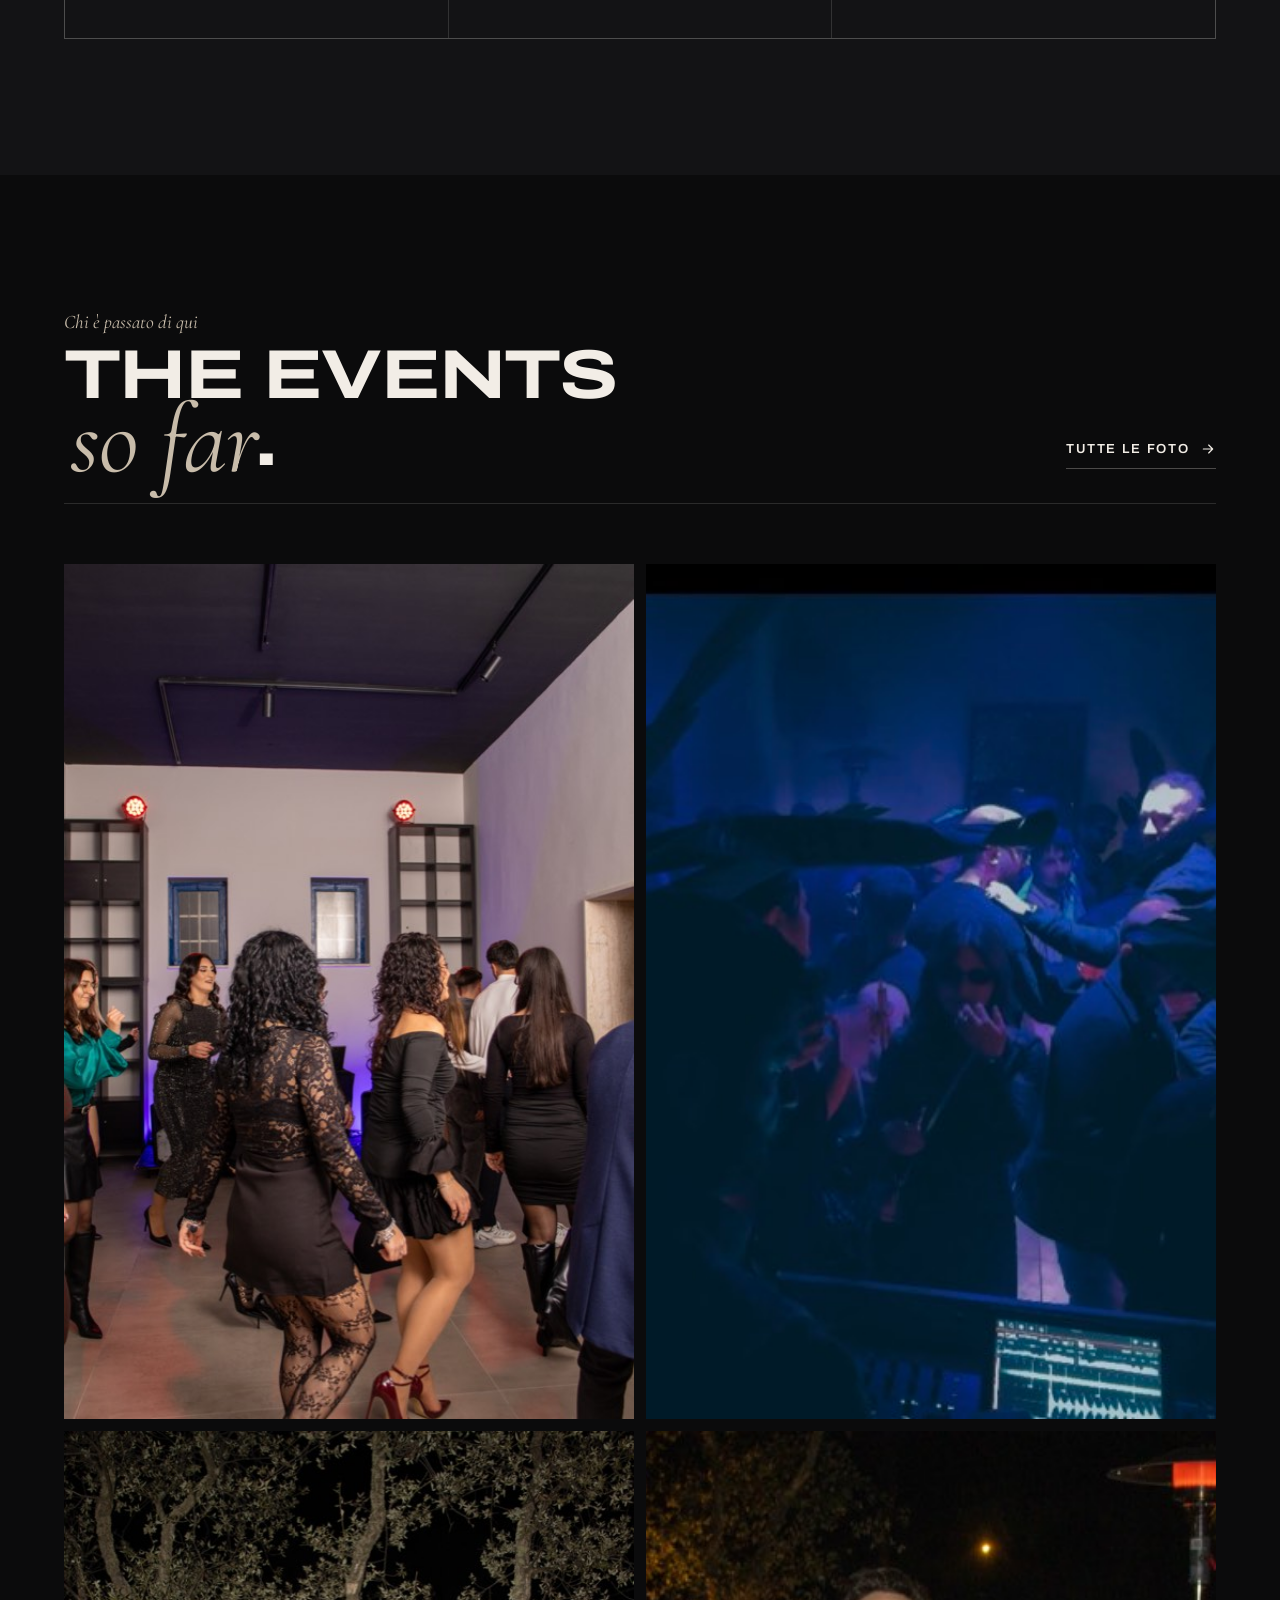
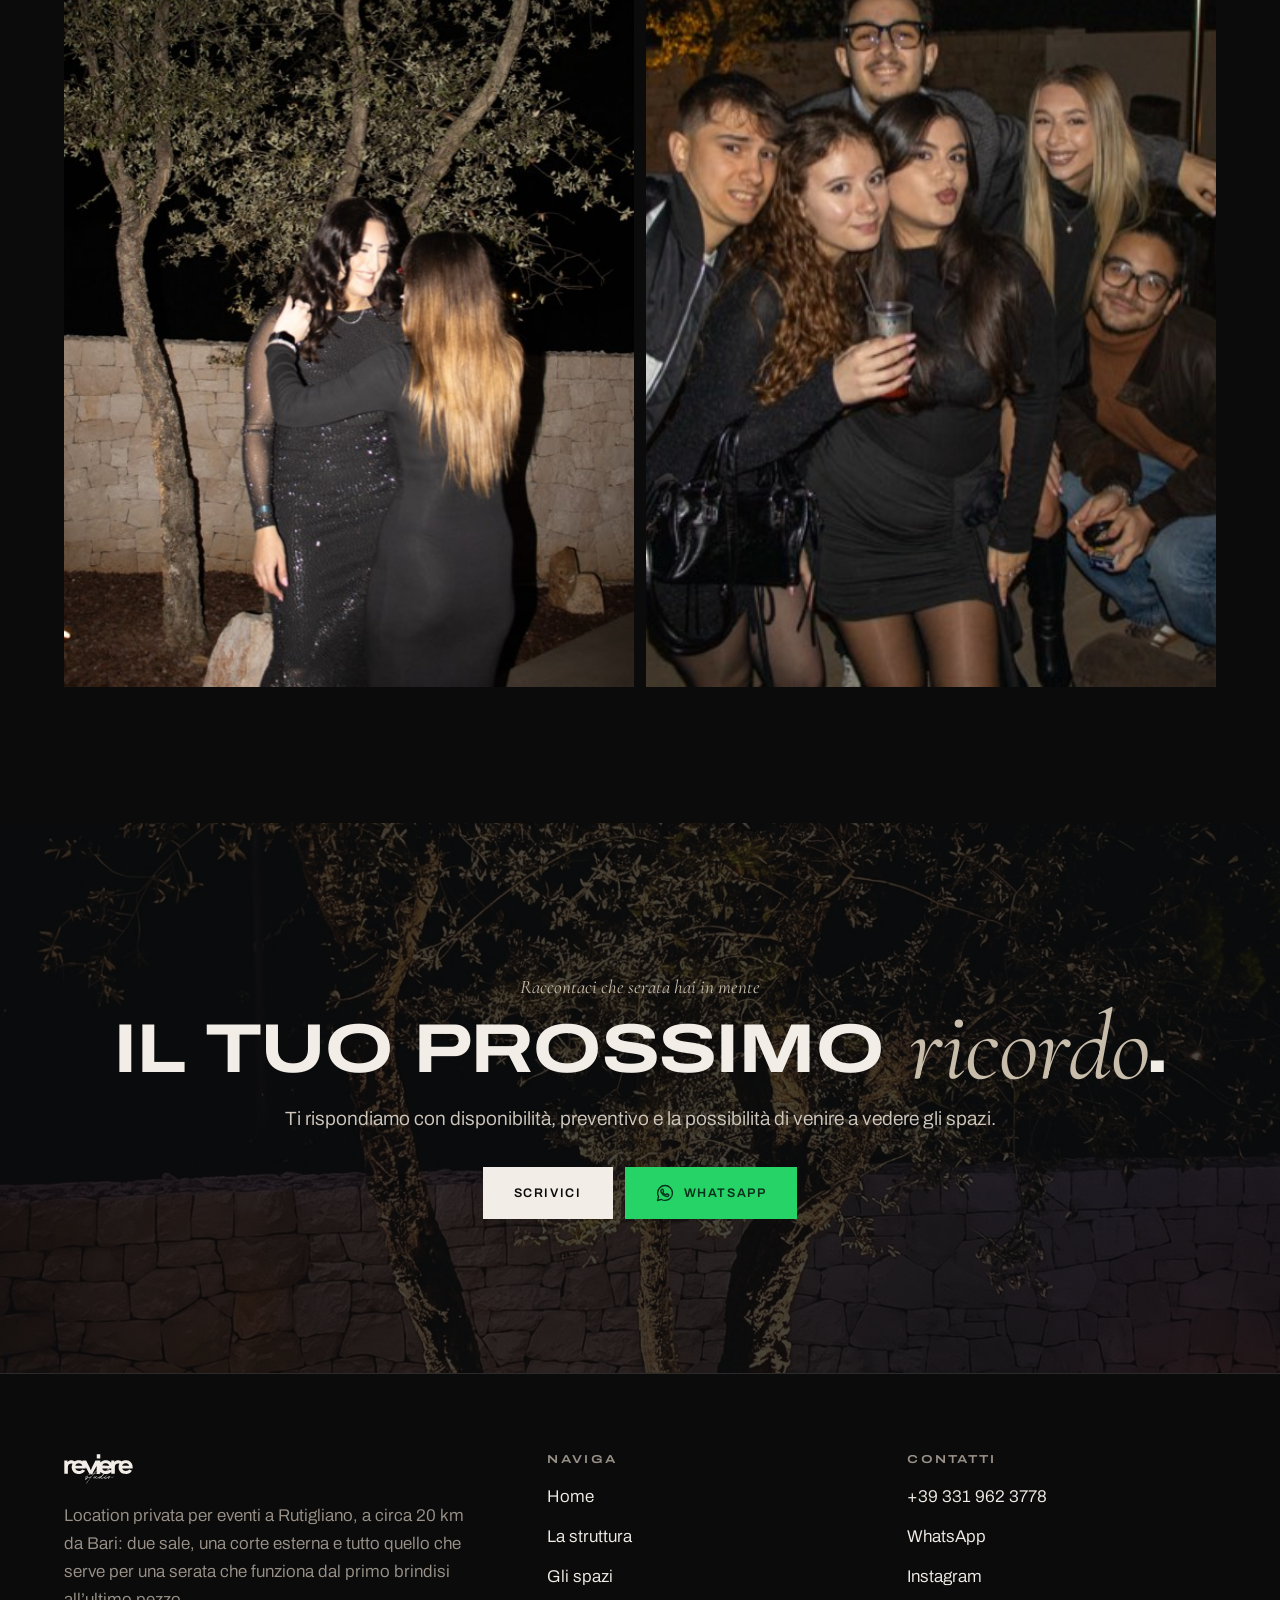
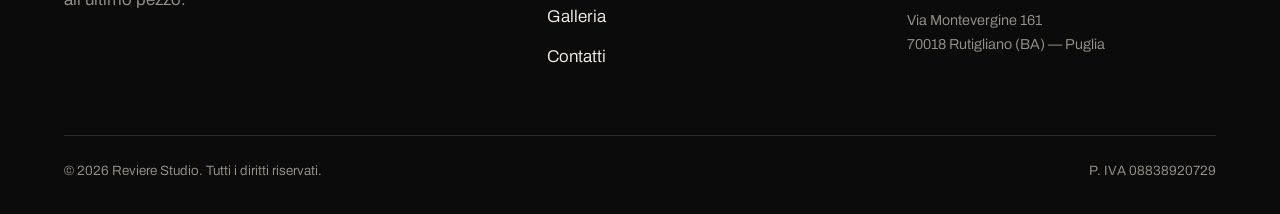
==== commit d05e670f: "SEO" ====
--- a/index.html
+++ b/index.html
@@ -3,18 +3,32 @@
 <head>
   <meta charset="utf-8">
   <meta name="viewport" content="width=device-width, initial-scale=1">
-  <title>Reviere Studio &mdash; Location per eventi privati in Puglia</title>
-  <meta name="description" content="Location privata per eventi con due sale: una per cocktail e catering, una per ballo e dj set. Compleanni, lauree, feste private ed eventi aziendali. Richiedi disponibilità.">
+  <title>Location per eventi a Rutigliano (Bari) | Reviere Studio</title>
+  <meta name="description" content="Location privata a Rutigliano, a circa 20 km da Bari, per compleanni, lauree, feste ed eventi aziendali. Sala cocktail, sala da ballo con dj e corte esterna.">
+  <meta name="robots" content="index, follow, max-image-preview:large">
   <meta name="theme-color" content="#0B0B0C">
-  <link rel="canonical" href="https://www.revierestudio.it/">
-
+  <link rel="canonical" href="https://revierestudio.com/">
   <meta property="og:type" content="website">
   <meta property="og:site_name" content="Reviere Studio">
-  <meta property="og:title" content="Reviere Studio &mdash; Location per eventi privati in Puglia">
-  <meta property="og:description" content="Location privata per eventi con due sale: una per cocktail e catering, una per ballo e dj set. Compleanni, lauree, feste private ed eventi aziendali. Richiedi disponibilità.">
-  <meta property="og:image" content="https://www.revierestudio.it/assets/img/hero/foto-drone-1.jpg">
   <meta property="og:locale" content="it_IT">
+  <meta property="og:url" content="https://revierestudio.com/">
+  <meta property="og:title" content="Location per eventi a Rutigliano (Bari) | Reviere Studio">
+  <meta property="og:description" content="Location privata a Rutigliano, a circa 20 km da Bari, per compleanni, lauree, feste ed eventi aziendali. Sala cocktail, sala da ballo con dj e corte esterna.">
+  <meta property="og:image" content="https://revierestudio.com/assets/img/og-reviere-studio.jpg">
+  <meta property="og:image:width" content="1200">
+  <meta property="og:image:height" content="630">
+  <meta property="og:image:alt" content="Reviere Studio visto dall'alto: la location per eventi a Rutigliano (Bari)">
   <meta name="twitter:card" content="summary_large_image">
+  <meta name="twitter:title" content="Location per eventi a Rutigliano (Bari) | Reviere Studio">
+  <meta name="twitter:description" content="Location privata a Rutigliano, a circa 20 km da Bari, per compleanni, lauree, feste ed eventi aziendali. Sala cocktail, sala da ballo con dj e corte esterna.">
+  <meta name="twitter:image" content="https://revierestudio.com/assets/img/og-reviere-studio.jpg">
+  <link rel="preload" as="image" href="assets/img/hero/foto-drone-1.jpg"
+        imagesrcset="assets/img/hero/foto-drone-1-1600.jpg 1600w, assets/img/hero/foto-drone-1.jpg 2400w" imagesizes="100vw"
+        media="(min-width: 768px)" fetchpriority="high">
+  <link rel="preload" as="image" href="assets/img/hero/foto-drone-1-mobile.jpg"
+        imagesrcset="assets/img/hero/foto-drone-1-mobile-820.jpg 820w, assets/img/hero/foto-drone-1-mobile.jpg 1220w" imagesizes="100vw"
+        media="(max-width: 767px)" fetchpriority="high">
+
 
   <link rel="icon" href="assets/brand/favicon.svg" type="image/svg+xml">
   <link rel="alternate icon" href="assets/brand/favicon-48.png">
@@ -23,42 +37,108 @@
   <link rel="preconnect" href="https://fonts.googleapis.com">
   <link rel="preconnect" href="https://fonts.gstatic.com" crossorigin>
   <link rel="stylesheet" href="https://fonts.googleapis.com/css2?family=Archivo:wdth,wght@62..125,300..800&family=Cormorant+Garamond:ital,wght@1,400;1,500;1,600&display=swap">
-  <link rel="stylesheet" href="assets/css/style.css?v=18">
-  <link rel="preload" as="image" href="assets/img/hero/foto-drone-1.jpg"
-        media="(min-width: 768px)" fetchpriority="high">
-  <link rel="preload" as="image" href="assets/img/hero/foto-drone-1-mobile.jpg"
-        media="(max-width: 767px)" fetchpriority="high">
+  <link rel="stylesheet" href="assets/css/style.css?v=20">
 
   <script type="application/ld+json">
   {
     "@context": "https://schema.org",
-    "@type": "EventVenue",
-    "name": "Reviere Studio",
-    "description": "Location privata per eventi con due sale: una per cocktail e catering, una per ballo e dj set.",
-    "url": "https://www.revierestudio.it",
-    "image": "https://www.revierestudio.it/assets/img/hero/foto-drone-1.jpg",
-    "logo": "https://www.revierestudio.it/assets/brand/icon-512.png",
-    "email": "info@revierestudio.it",
-    "telephone": "+393319623778",
-    "address": {
-      "@type": "PostalAddress",
-      "streetAddress": "Via Montevergine 161",
-      "addressLocality": "Rutigliano",
-      "addressRegion": "BA",
-      "postalCode": "70018",
-      "addressCountry": "IT"
-    },
-    "geo": {
-      "@type": "GeoCoordinates",
-      "latitude": 41.0021787,
-      "longitude": 16.9991612
-    },
-    "hasMap": "https://maps.google.com/?cid=9562823861597996504",
-    "sameAs": ["https://www.instagram.com/reviere.studio/"],
-    "amenityFeature": [
-      { "@type": "LocationFeatureSpecification", "name": "Sala cocktail e catering con bancone bar", "value": true },
-      { "@type": "LocationFeatureSpecification", "name": "Sala ballo con consolle dj e impianto audio", "value": true },
-      { "@type": "LocationFeatureSpecification", "name": "Corte esterna", "value": true }
+    "@graph": [
+      {
+        "@type": [
+          "LocalBusiness",
+          "EventVenue"
+        ],
+        "@id": "https://revierestudio.com/#business",
+        "name": "Reviere Studio",
+        "alternateName": "Revière Studio",
+        "description": "Location privata per eventi a Rutigliano, in provincia di Bari: sala cocktail e catering, sala da ballo con consolle dj e corte esterna tra gli ulivi. Compleanni, lauree, feste private ed eventi aziendali.",
+        "url": "https://revierestudio.com/",
+        "logo": "https://revierestudio.com/assets/brand/icon-512.png",
+        "image": [
+          "https://revierestudio.com/assets/img/og-reviere-studio.jpg",
+          "https://revierestudio.com/assets/img/hero/foto-drone-1.jpg"
+        ],
+        "telephone": "+393319623778",
+        "address": {
+          "@type": "PostalAddress",
+          "streetAddress": "Via Montevergine 161",
+          "addressLocality": "Rutigliano",
+          "addressRegion": "BA",
+          "postalCode": "70018",
+          "addressCountry": "IT"
+        },
+        "geo": {
+          "@type": "GeoCoordinates",
+          "latitude": 41.0021787,
+          "longitude": 16.9991612
+        },
+        "hasMap": "https://maps.google.com/?cid=9562823861597996504",
+        "sameAs": [
+          "https://maps.google.com/?cid=9562823861597996504"
+        ],
+        "areaServed": [
+          {
+            "@type": "City",
+            "name": "Rutigliano"
+          },
+          {
+            "@type": "City",
+            "name": "Bari"
+          },
+          {
+            "@type": "AdministrativeArea",
+            "name": "Città metropolitana di Bari"
+          }
+        ],
+        "amenityFeature": [
+          {
+            "@type": "LocationFeatureSpecification",
+            "name": "Sala cocktail e catering con bancone bar",
+            "value": true
+          },
+          {
+            "@type": "LocationFeatureSpecification",
+            "name": "Sala da ballo con consolle dj e impianto audio",
+            "value": true
+          },
+          {
+            "@type": "LocationFeatureSpecification",
+            "name": "Corte esterna",
+            "value": true
+          }
+        ]
+      },
+      {
+        "@type": "WebSite",
+        "@id": "https://revierestudio.com/#website",
+        "url": "https://revierestudio.com/",
+        "name": "Reviere Studio",
+        "alternateName": "Revière Studio",
+        "inLanguage": "it-IT",
+        "publisher": {
+          "@id": "https://revierestudio.com/#business"
+        }
+      },
+      {
+        "@type": "WebPage",
+        "@id": "https://revierestudio.com/#webpage",
+        "url": "https://revierestudio.com/",
+        "name": "Location per eventi a Rutigliano (Bari) | Reviere Studio",
+        "description": "Location privata a Rutigliano, a circa 20 km da Bari, per compleanni, lauree, feste ed eventi aziendali. Sala cocktail, sala da ballo con dj e corte esterna.",
+        "inLanguage": "it-IT",
+        "isPartOf": {
+          "@id": "https://revierestudio.com/#website"
+        },
+        "about": {
+          "@id": "https://revierestudio.com/#business"
+        },
+        "primaryImageOfPage": {
+          "@type": "ImageObject",
+          "url": "https://revierestudio.com/assets/img/hero/foto-drone-1.jpg",
+          "width": 2400,
+          "height": 1339
+        }
+      }
     ]
   }
   </script>
@@ -69,14 +149,14 @@
     <div class="nav__inner">
       <nav aria-label="Navigazione principale">
         <ul class="nav__links">
-          <li><a class="nav__link" href="index.html" aria-current="page">Home</a></li>
-          <li><a class="nav__link" href="index.html#struttura">La struttura</a></li>
+          <li><a class="nav__link" href="/" aria-current="page">Home</a></li>
+          <li><a class="nav__link" href="/#struttura">La struttura</a></li>
           <li><a class="nav__link" href="galleria.html">Galleria</a></li>
           <li><a class="nav__link" href="contatti.html">Contatti</a></li>
         </ul>
       </nav>
 
-      <a class="nav__logo" href="index.html" aria-label="Reviere Studio — torna alla home">
+      <a class="nav__logo" href="/" aria-label="Reviere Studio — torna alla home">
         <img src="assets/brand/logo-wordmark.svg" alt="Reviere Studio" width="104" height="45">
       </a>
 
@@ -92,8 +172,8 @@
   <div class="nav__drawer" id="nav-drawer" data-nav-drawer aria-hidden="true">
     <nav aria-label="Navigazione mobile">
       <ul>
-        <li><a class="" href="index.html" aria-current="page">Home</a></li>
-          <li><a class="" href="index.html#struttura">La struttura</a></li>
+        <li><a class="" href="/" aria-current="page">Home</a></li>
+          <li><a class="" href="/#struttura">La struttura</a></li>
           <li><a class="" href="galleria.html">Galleria</a></li>
           <li><a class="" href="contatti.html">Contatti</a></li>
       </ul>
@@ -112,9 +192,12 @@
           <!-- Sui telefoni la foto orizzontale mostrerebbe solo una fetta
                centrale: si usa un ritaglio verticale sulla struttura. -->
           <source media="(max-width: 767px)"
-                  srcset="assets/img/hero/foto-drone-1-mobile.jpg"
+                  srcset="assets/img/hero/foto-drone-1-mobile-820.jpg 820w, assets/img/hero/foto-drone-1-mobile.jpg 1220w"
+                  sizes="100vw"
                   width="1220" height="1500">
           <img src="assets/img/hero/foto-drone-1.jpg"
+               srcset="assets/img/hero/foto-drone-1-1600.jpg 1600w, assets/img/hero/foto-drone-1.jpg 2400w"
+               sizes="100vw"
                alt="Reviere Studio visto dall'alto: il tetto piano, la scala esterna rossa e la corte recintata tra gli ulivi"
                width="2400" height="1339" fetchpriority="high" decoding="async">
         </picture>
@@ -123,10 +206,11 @@
 
       <div class="hero__body">
 
-      <h1 class="hero__title marquee" aria-label="Sanctuary of sound, light, private vibes">
+      <h1 class="visually-hidden">Reviere Studio, location per eventi privati a Rutigliano (Bari)</h1>
+      <div class="hero__title marquee" aria-hidden="true" data-nosnippet>
       <!-- La sequenza e' ripetuta due volte identiche: la pista scorre di -50%
            e riparte esattamente dov'era, senza salto. Tutto e' aria-hidden,
-           il testo per gli screen reader e' nell'aria-label qui sopra. -->
+           il titolo vero della pagina e' l'H1 nascosto qui sopra. -->
       <span class="marquee__track" aria-hidden="true">
         <span class="marquee__seq">
           <span class="marquee__item">Sanctuary of sound, light, private vibes</span>
@@ -145,7 +229,7 @@
           <span class="marquee__sep"></span>
         </span>
       </span>
-    </h1>
+    </div>
 
         <p class="hero__sub">
          WE DESIGN AND HOST TAILORED CELEBRATIONS. AN UNMISTAKABLE SPACE CRAFTED TO BRING YOUR SPECIAL MOMENTS TO LIFE.
@@ -412,7 +496,7 @@
             <img src="assets/brand/logo-wordmark.svg" alt="Reviere Studio" width="184" height="80">
           </div>
           <p style="color:var(--muted);max-width:42ch">
-            Location privata per eventi: due sale, una corte esterna e tutto quello che serve
+            Location privata per eventi a Rutigliano, a circa 20 km da Bari: due sale, una corte esterna e tutto quello che serve
             per una serata che funziona dal primo brindisi all&rsquo;ultimo pezzo.
           </p>
         </div>
@@ -420,9 +504,9 @@
         <div>
           <h3>Naviga</h3>
           <ul>
-            <li><a href="index.html">Home</a></li>
-            <li><a href="index.html#struttura">La struttura</a></li>
-            <li><a href="index.html#spazi">Gli spazi</a></li>
+            <li><a href="/">Home</a></li>
+            <li><a href="/#struttura">La struttura</a></li>
+            <li><a href="/#spazi">Gli spazi</a></li>
             <li><a href="galleria.html">Galleria</a></li>
             <li><a href="contatti.html">Contatti</a></li>
           </ul>
@@ -431,7 +515,6 @@
         <div>
           <h3>Contatti</h3>
           <ul>
-            <li><a href="mailto:info@revierestudio.it">info@revierestudio.it</a></li>
             <li><a href="tel:+393319623778">+39 331 962 3778</a></li>
             <li><a href="https://wa.me/393319623778?text=Ciao%20Reviere%20Studio%2C%20vorrei%20informazioni%20per%20un%20evento." target="_blank" rel="noopener">WhatsApp</a></li>
             <li><a href="https://www.instagram.com/reviere.studio/" target="_blank" rel="noopener">Instagram</a></li>
@@ -453,6 +536,6 @@
     <svg class="" viewBox="0 0 24 24" fill="none" stroke="currentColor" stroke-width="1.75" stroke-linecap="round" stroke-linejoin="round" aria-hidden="true" ><path d="M12.04 2C6.58 2 2.13 6.45 2.13 11.91c0 1.75.46 3.45 1.32 4.95L2 22l5.25-1.38a9.9 9.9 0 0 0 4.79 1.22h.01c5.46 0 9.91-4.45 9.91-9.91S17.5 2 12.04 2z" fill="none"/><path d="M9.2 7.3c-.2-.45-.4-.46-.6-.47h-.5c-.17 0-.46.07-.7.32-.24.25-.92.9-.92 2.18s.94 2.53 1.07 2.71c.13.17 1.82 2.92 4.49 3.98 2.22.87 2.67.7 3.15.66.48-.05 1.55-.63 1.77-1.24.22-.61.22-1.13.15-1.24-.06-.11-.24-.17-.5-.3-.26-.13-1.55-.76-1.79-.85-.24-.09-.41-.13-.59.13-.17.25-.67.85-.82 1.02-.15.18-.3.2-.56.07-.26-.13-1.11-.41-2.11-1.3-.78-.7-1.31-1.55-1.46-1.81-.15-.26-.02-.4.11-.53.12-.12.26-.3.39-.46.13-.15.17-.26.26-.44.09-.17.04-.33-.02-.46-.07-.13-.58-1.42-.8-1.94z"/></svg>
   </a>
 
-  <script src="assets/js/main.js?v=18" defer></script>
+  <script src="assets/js/main.js?v=20" defer></script>
 </body>
 </html>
--- a/assets/css/style.css
+++ b/assets/css/style.css
@@ -184,6 +184,20 @@
 
 .accent { color: var(--sand); }
 
+/* Testo presente per motori di ricerca e screen reader, invisibile a schermo. */
+.visually-hidden {
+  position: absolute !important;
+  width: 1px;
+  height: 1px;
+  padding: 0;
+  margin: -1px;
+  overflow: hidden;
+  clip: rect(0 0 0 0);
+  clip-path: inset(50%);
+  white-space: nowrap;
+  border: 0;
+}
+
 /* Layout ------------------------------------------------------------------- */
 .wrap {
   width: 100%;
@@ -505,6 +519,8 @@
    esattamente dove si trovava, quindi il ciclo non ha stacchi.
    -------------------------------------------------------------------------- */
 .marquee {
+  font-family: var(--font-display);
+  font-stretch: var(--wide);
   width: 100vw;
   max-width: 100vw;
   margin-left: calc(50% - 50vw);
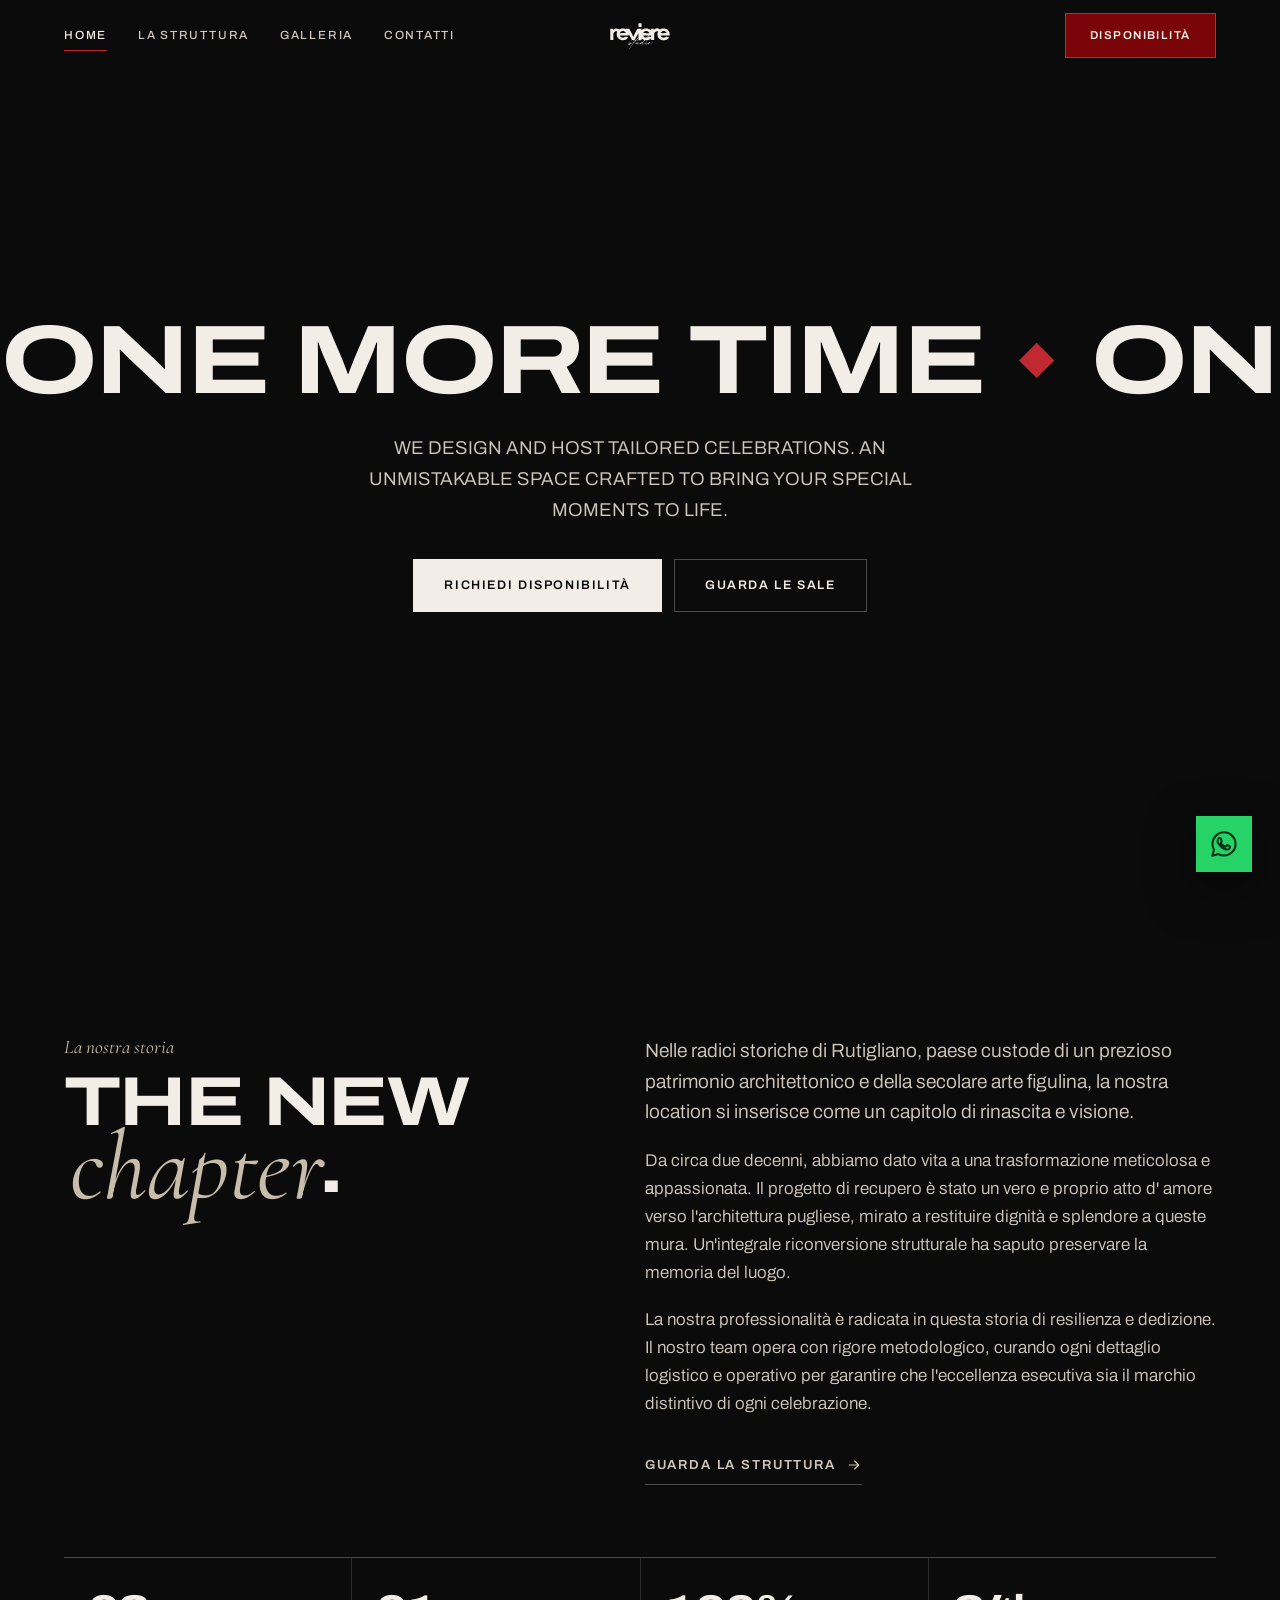
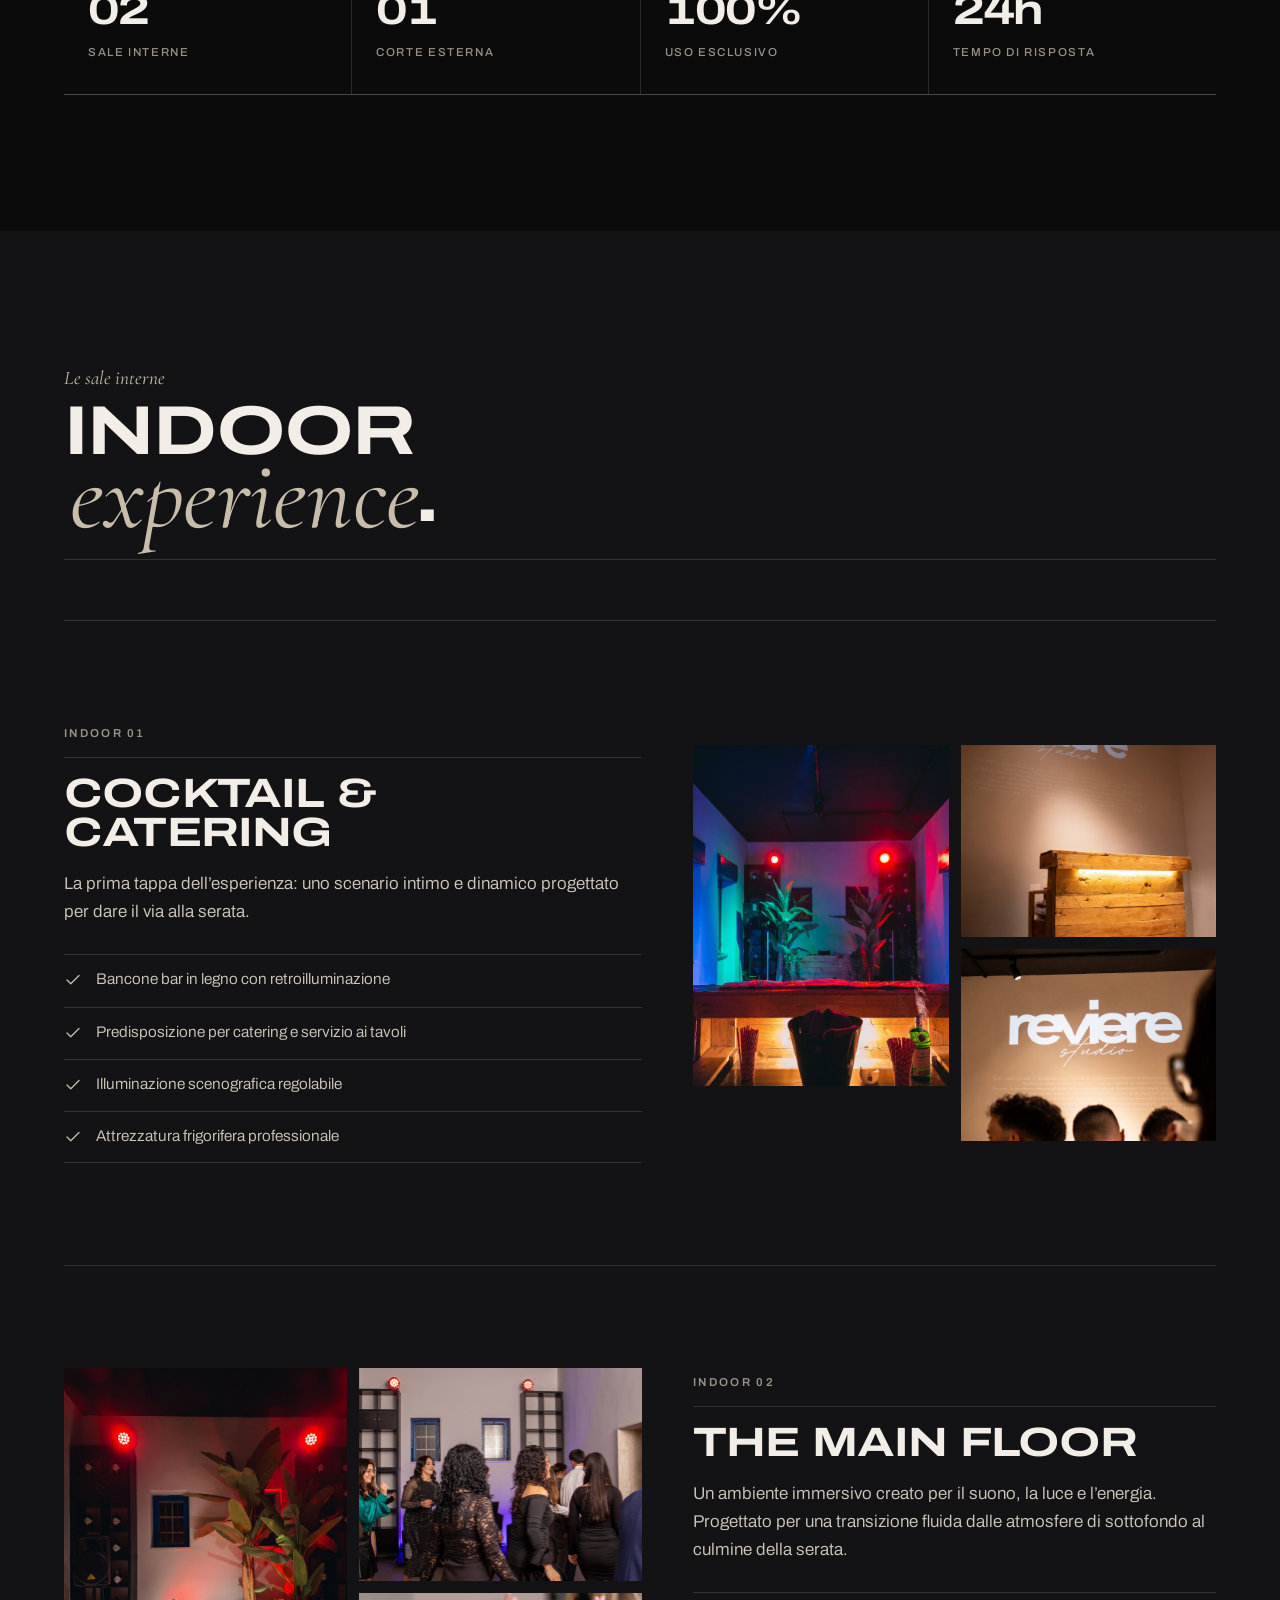
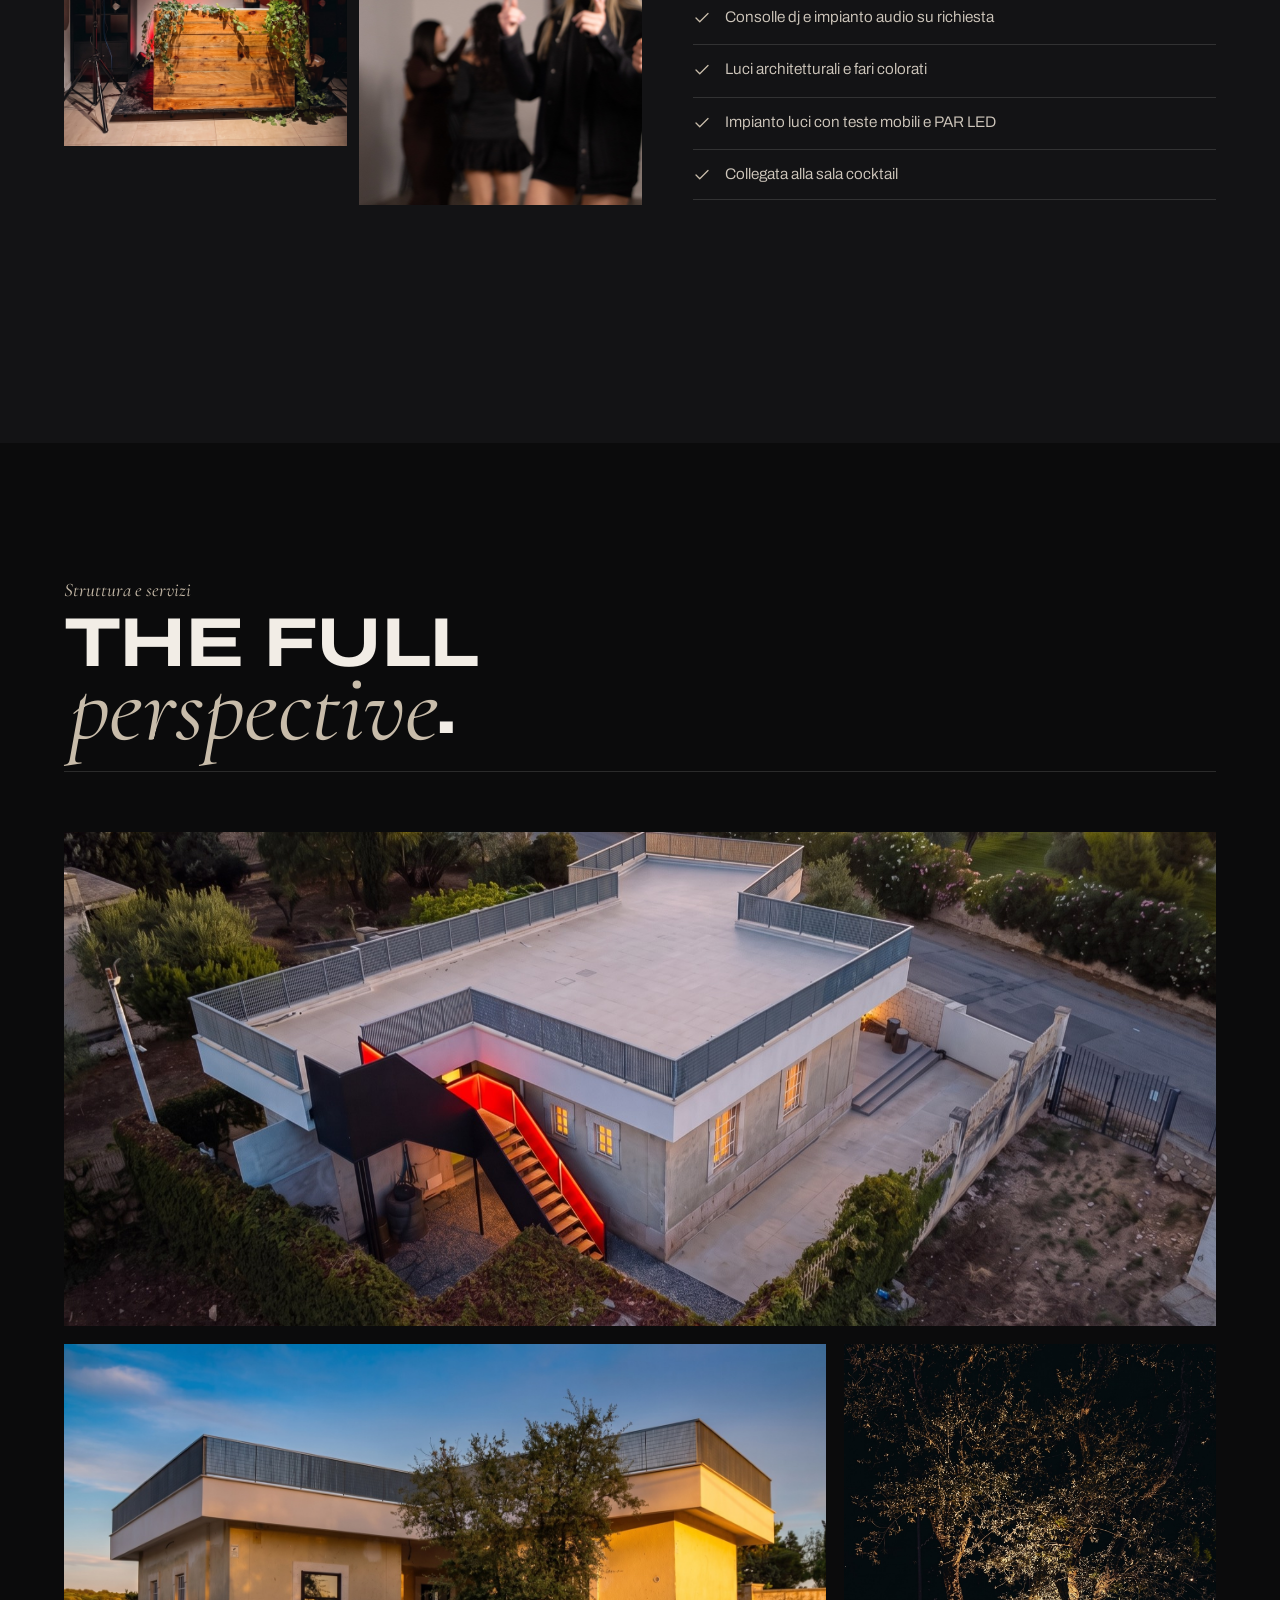
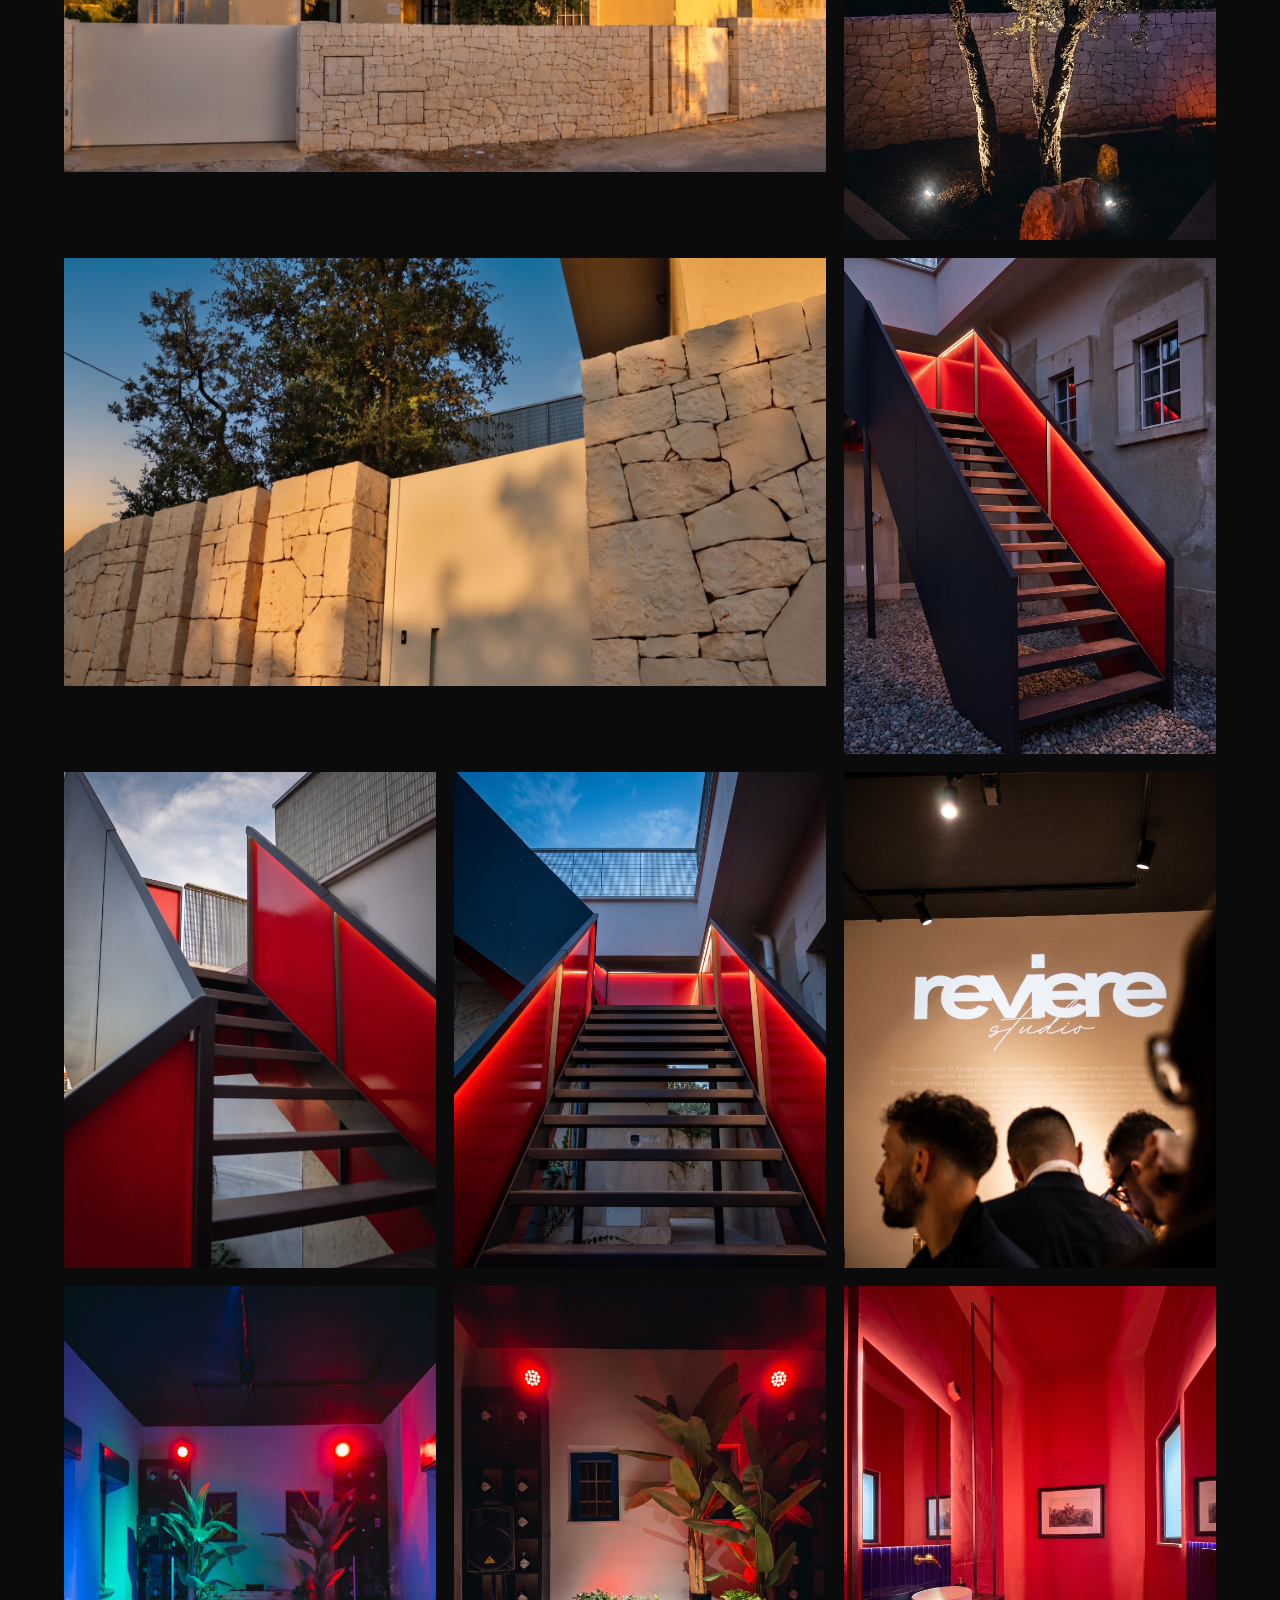
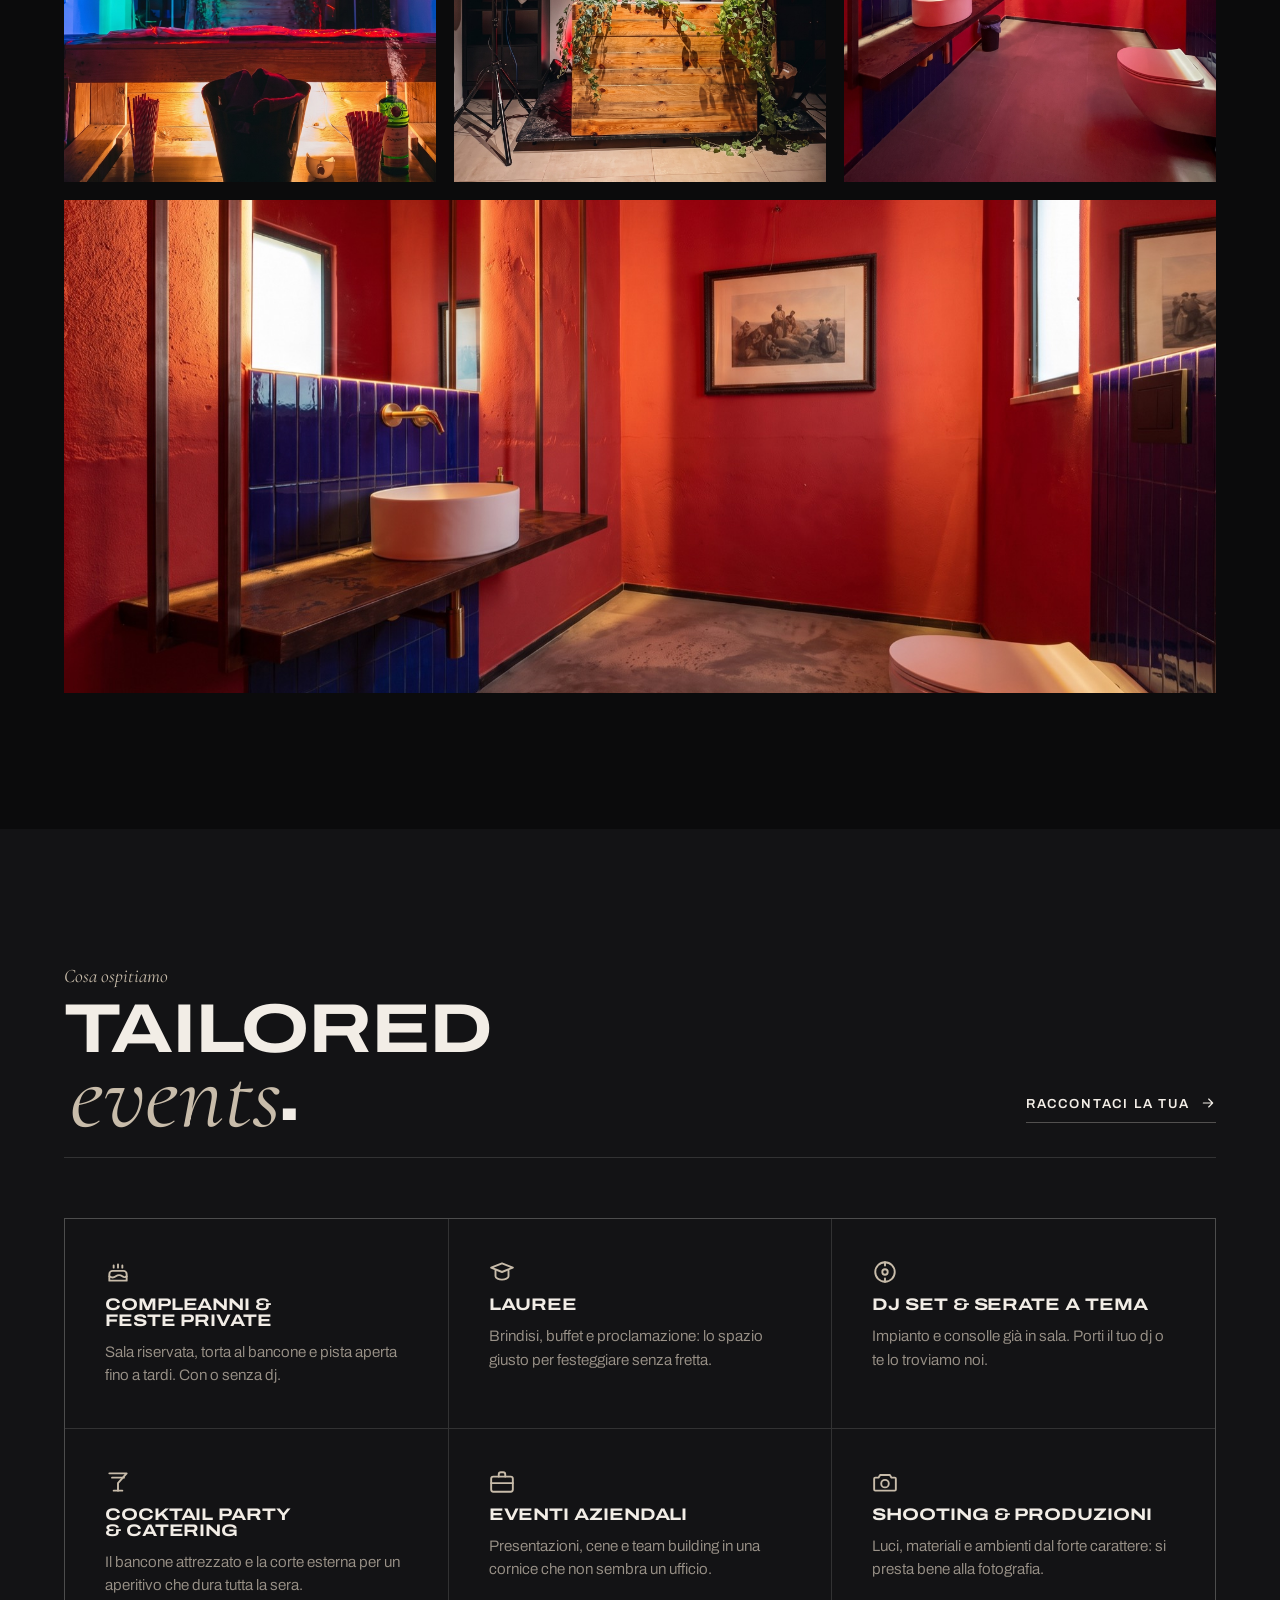
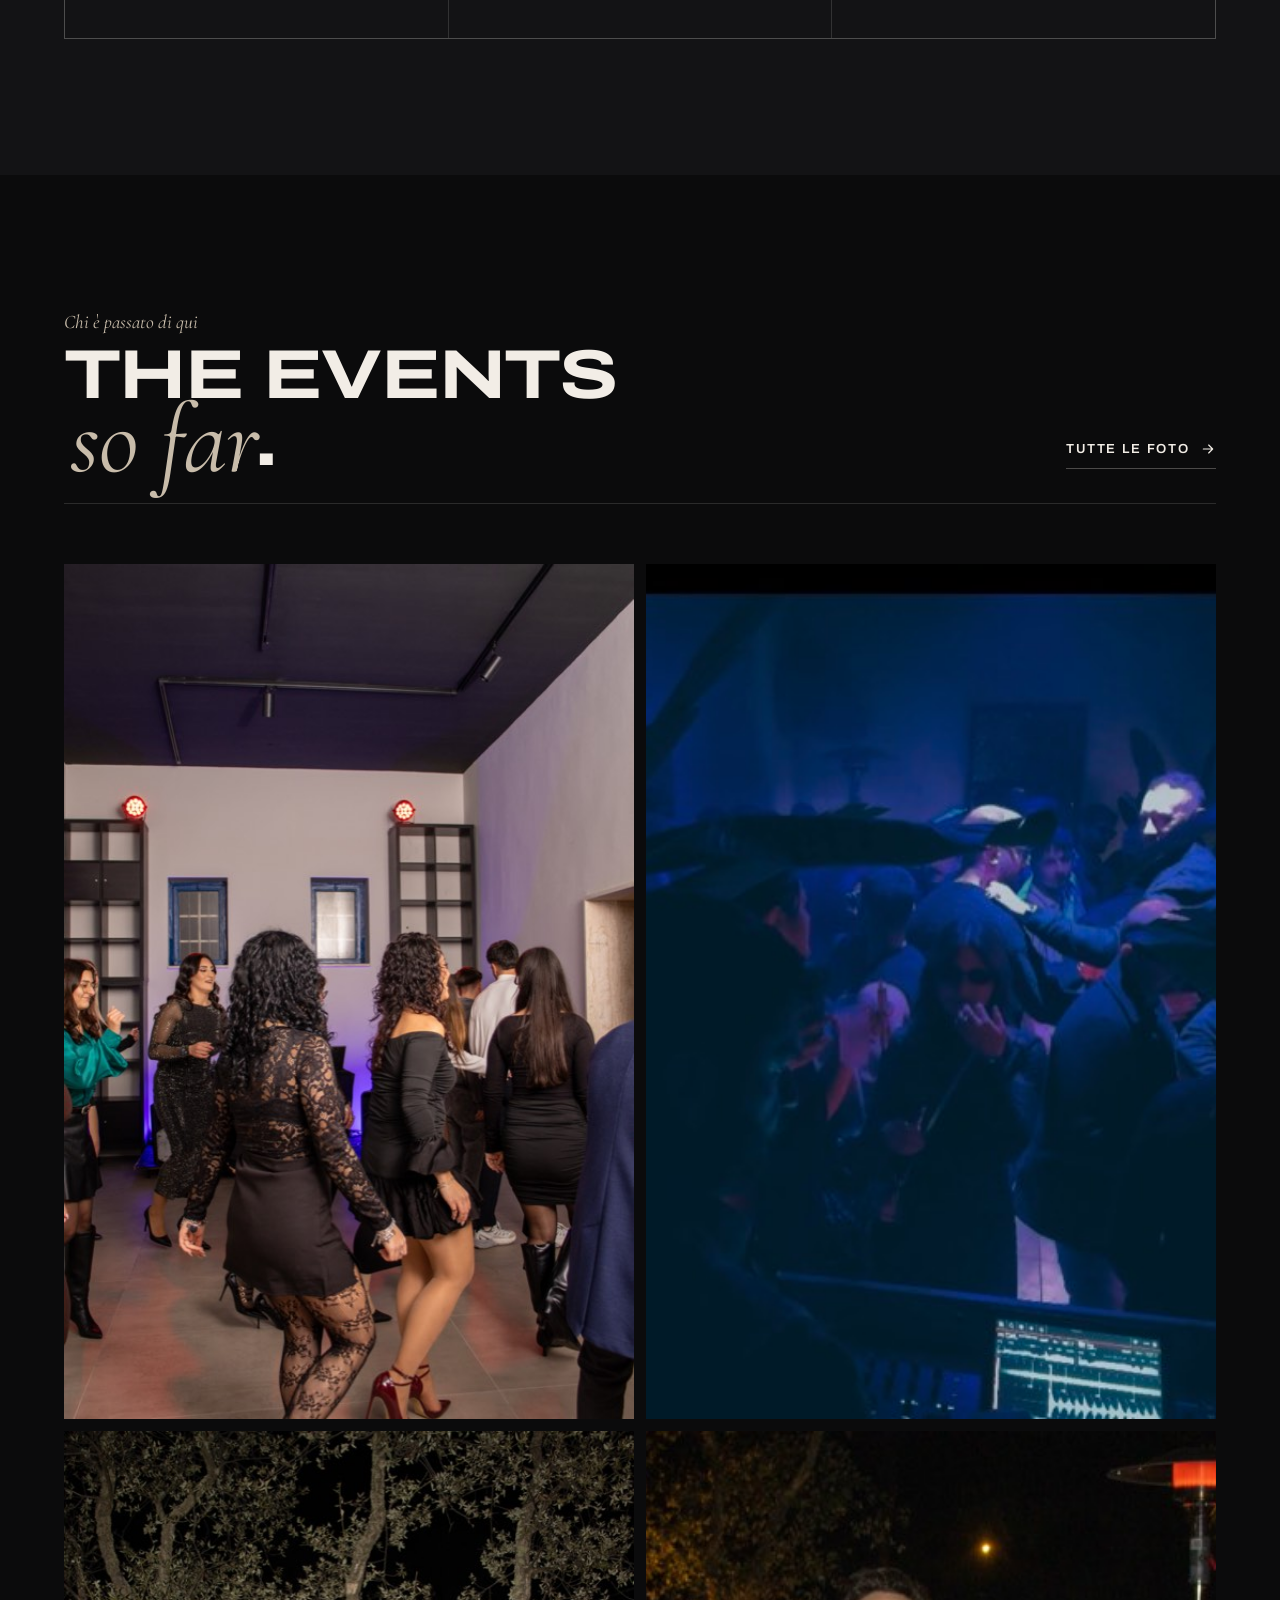
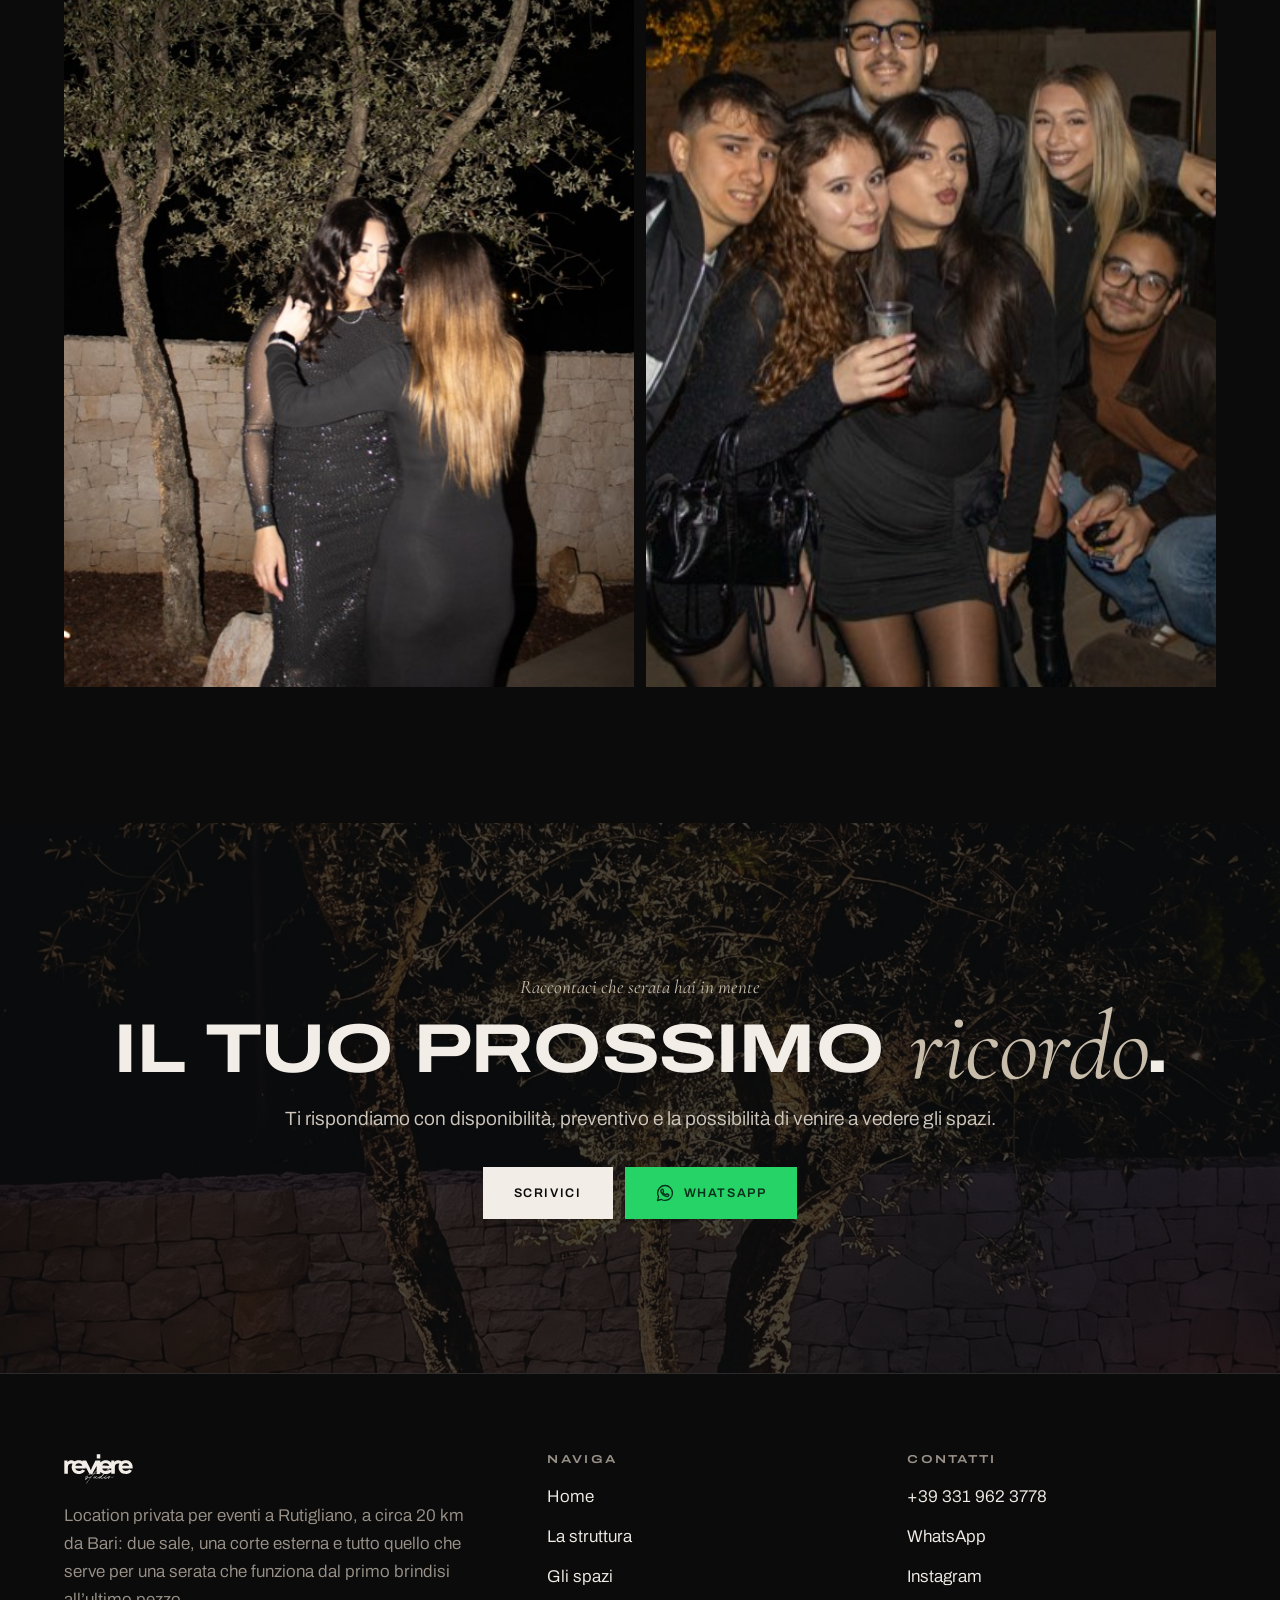
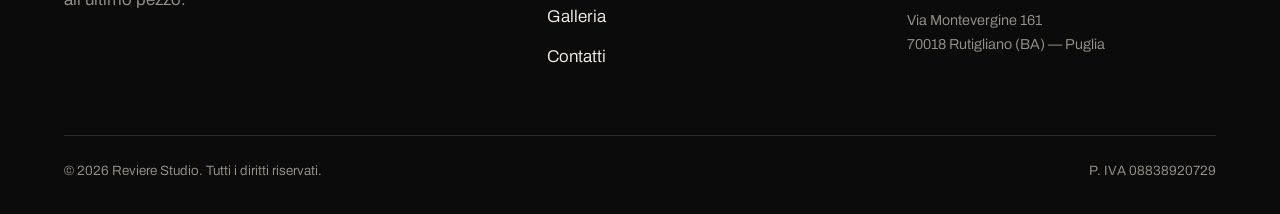
==== commit 5a8f6ecc: "One More Time Hero" ====
--- a/index.html
+++ b/index.html
@@ -30,9 +30,11 @@
         media="(max-width: 767px)" fetchpriority="high">
 
 
-  <link rel="icon" href="assets/brand/favicon.svg" type="image/svg+xml">
-  <link rel="alternate icon" href="assets/brand/favicon-48.png">
-  <link rel="apple-touch-icon" href="assets/brand/icon-180.png">
+  <link rel="icon" href="/favicon.ico" sizes="48x48">
+  <link rel="icon" href="/assets/brand/favicon.svg" type="image/svg+xml">
+  <link rel="icon" href="/assets/brand/favicon-96.png" type="image/png" sizes="96x96">
+  <link rel="icon" href="/assets/brand/icon-192.png" type="image/png" sizes="192x192">
+  <link rel="apple-touch-icon" href="/assets/brand/icon-180.png">
 
   <link rel="preconnect" href="https://fonts.googleapis.com">
   <link rel="preconnect" href="https://fonts.gstatic.com" crossorigin>
@@ -213,19 +215,19 @@
            il titolo vero della pagina e' l'H1 nascosto qui sopra. -->
       <span class="marquee__track" aria-hidden="true">
         <span class="marquee__seq">
-          <span class="marquee__item">Sanctuary of sound, light, private vibes</span>
+          <span class="marquee__item">One more time</span>
           <span class="marquee__sep"></span>
-          <span class="marquee__item">Sanctuary of sound, light, private vibes</span>
+          <span class="marquee__item">One more time</span>
           <span class="marquee__sep"></span>
-          <span class="marquee__item">Sanctuary of sound, light, private vibes</span>
+          <span class="marquee__item">One more time</span>
           <span class="marquee__sep"></span>
         </span>
         <span class="marquee__seq">
-          <span class="marquee__item">Sanctuary of sound, light, private vibes</span>
+          <span class="marquee__item">One more time</span>
           <span class="marquee__sep"></span>
-          <span class="marquee__item">Sanctuary of sound, light, private vibes</span>
+          <span class="marquee__item">One more time</span>
           <span class="marquee__sep"></span>
-          <span class="marquee__item">Sanctuary of sound, light, private vibes</span>
+          <span class="marquee__item">One more time</span>
           <span class="marquee__sep"></span>
         </span>
       </span>
